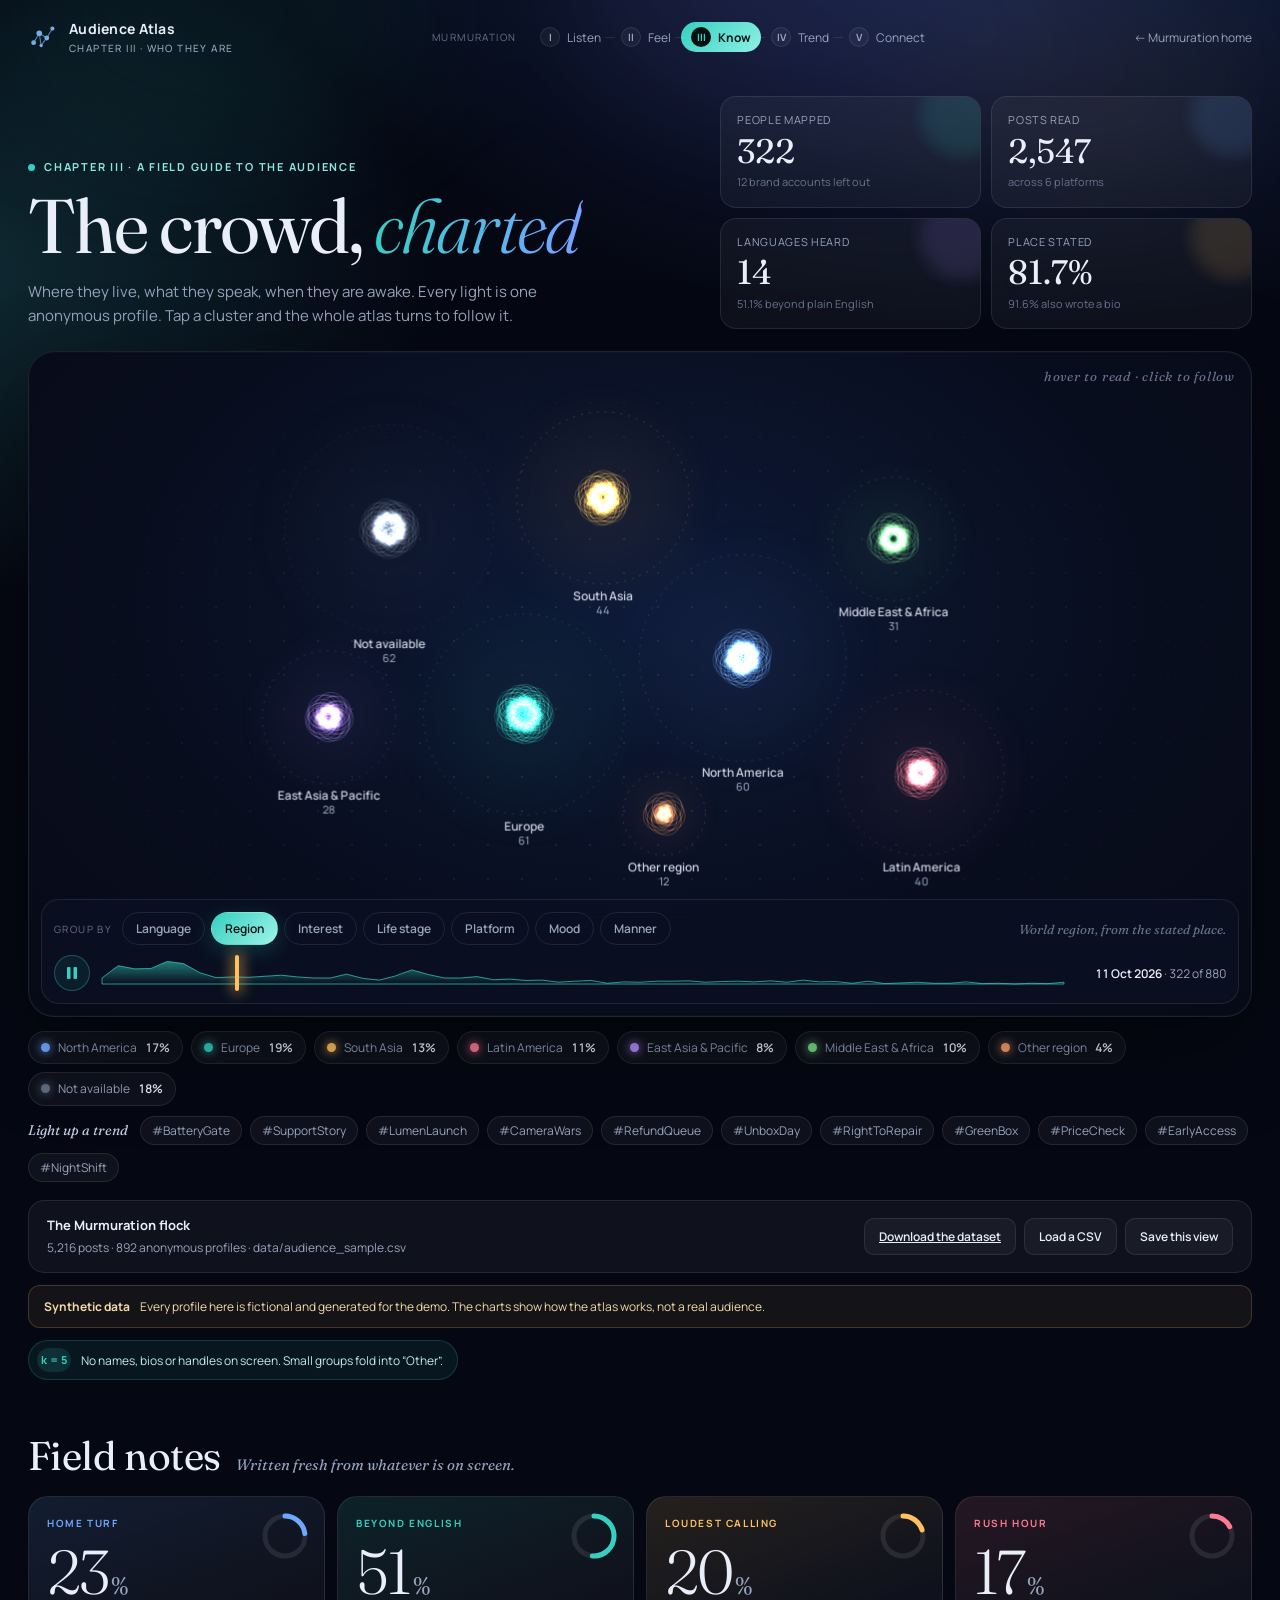
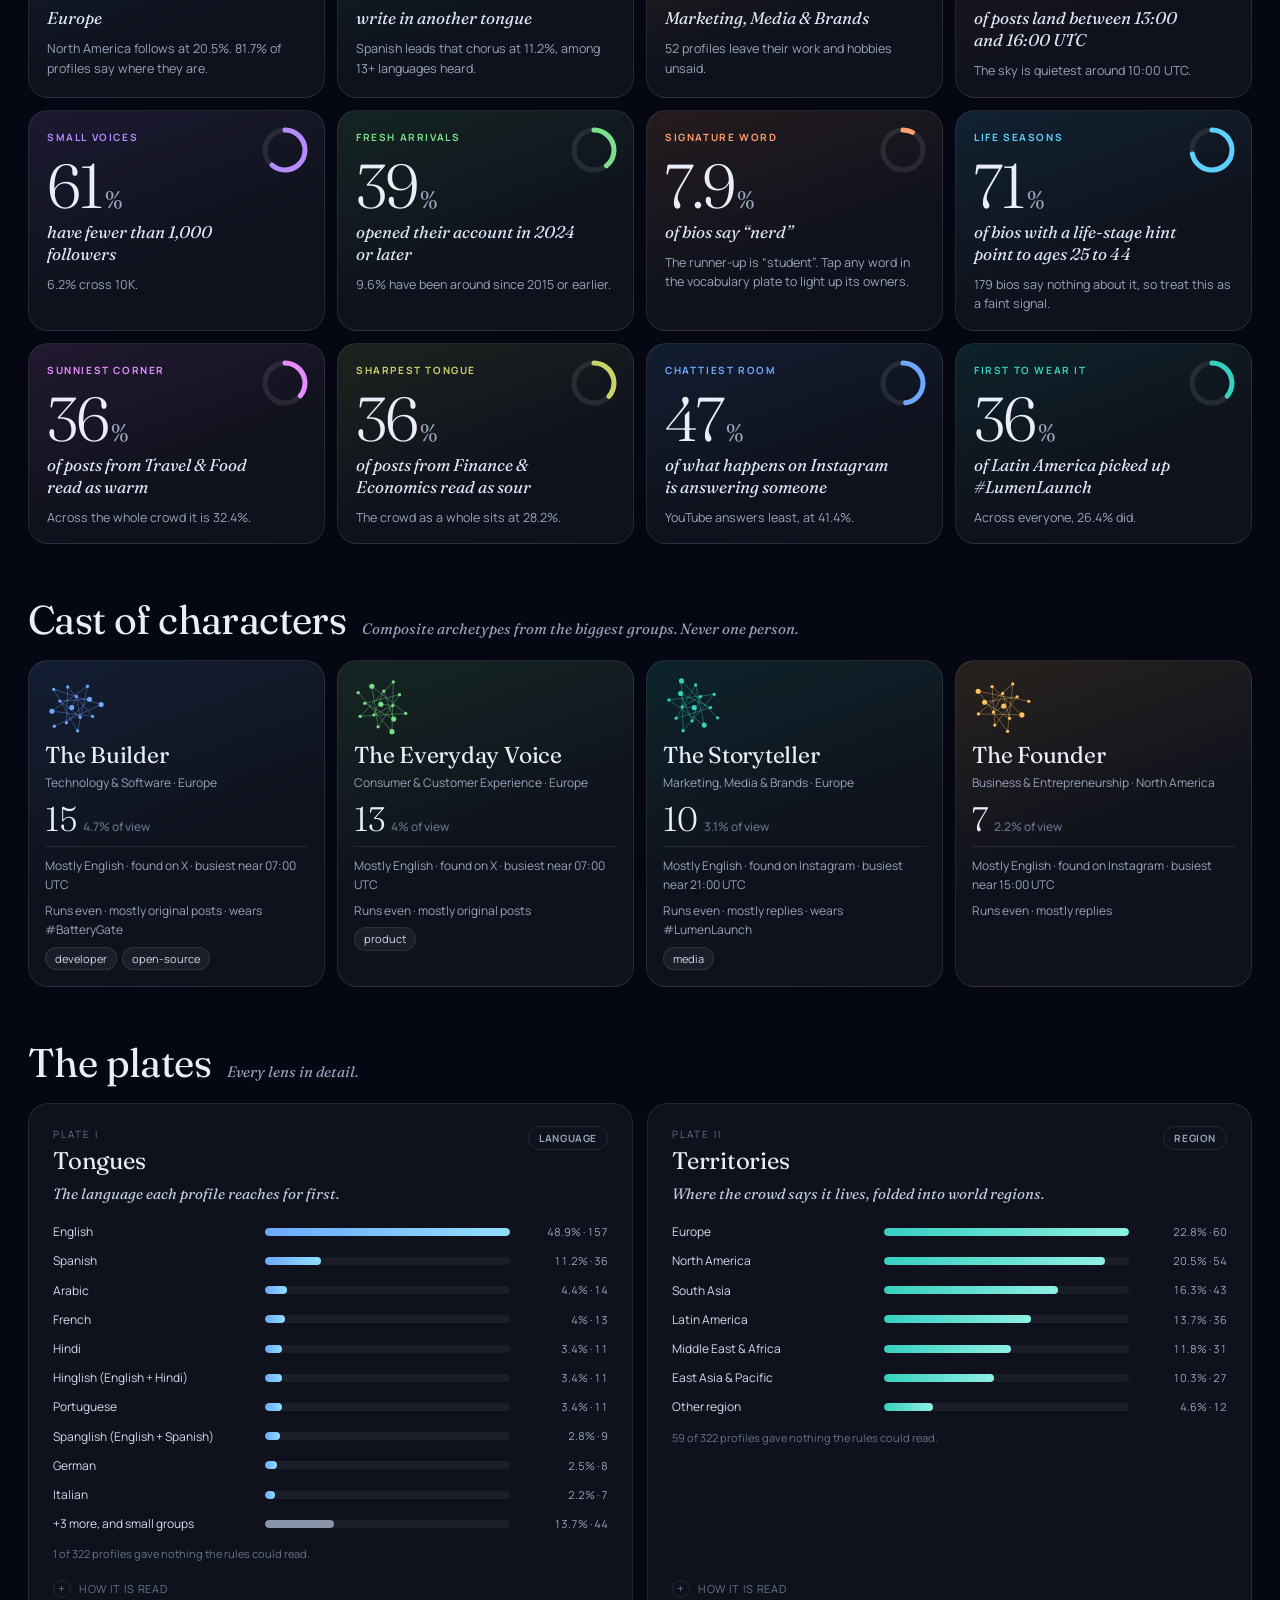
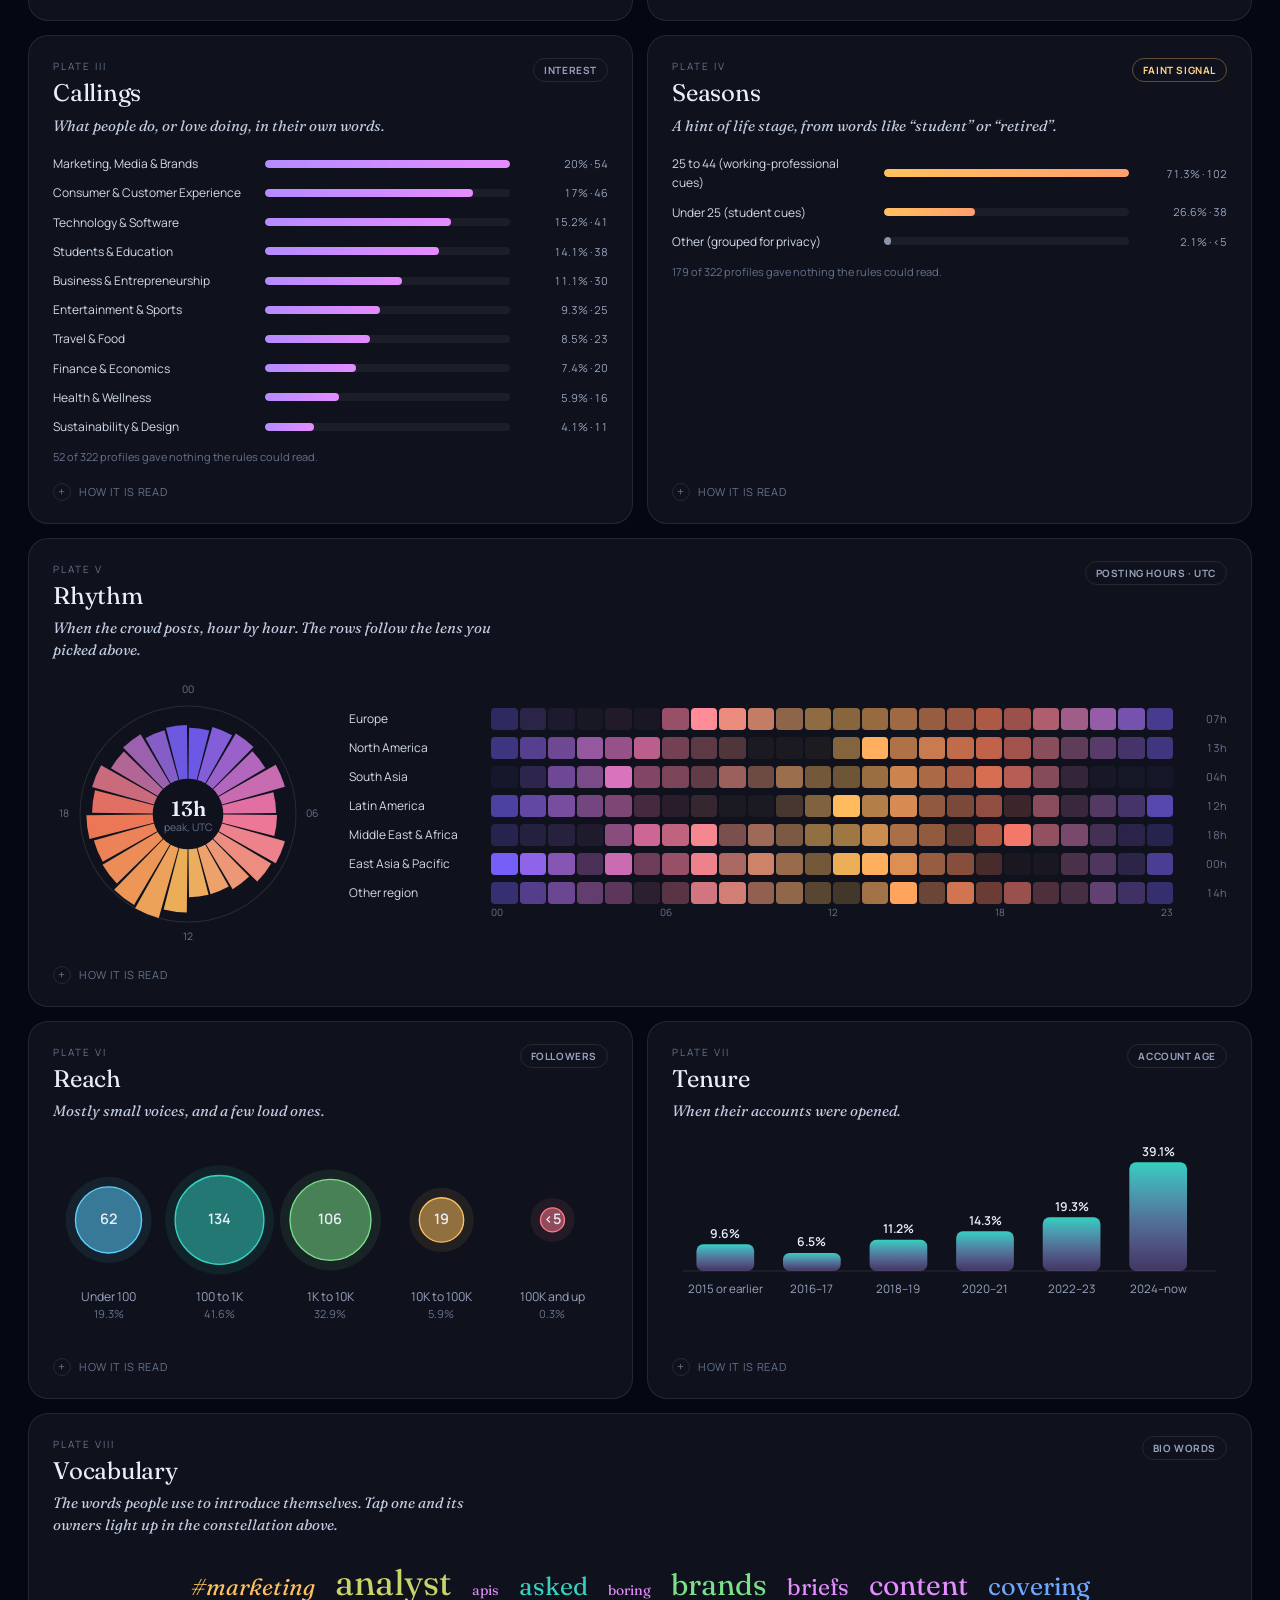
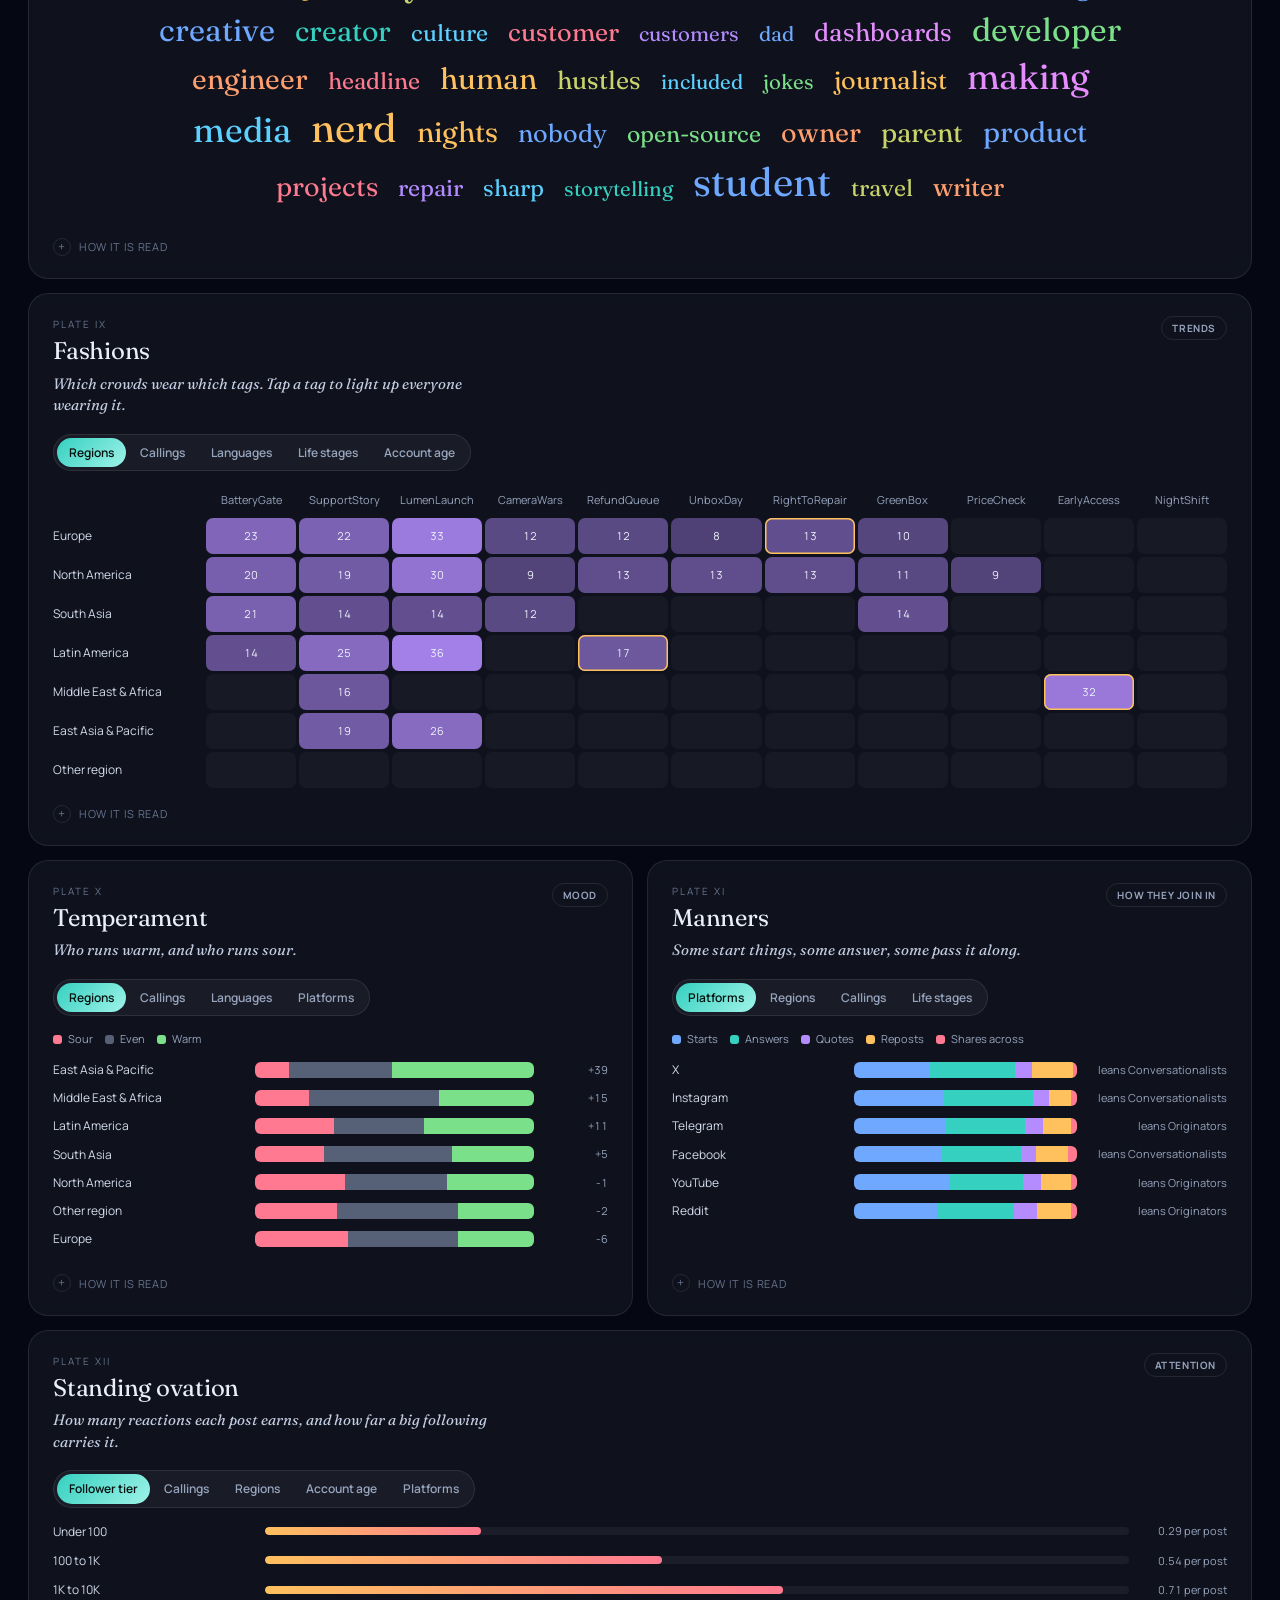
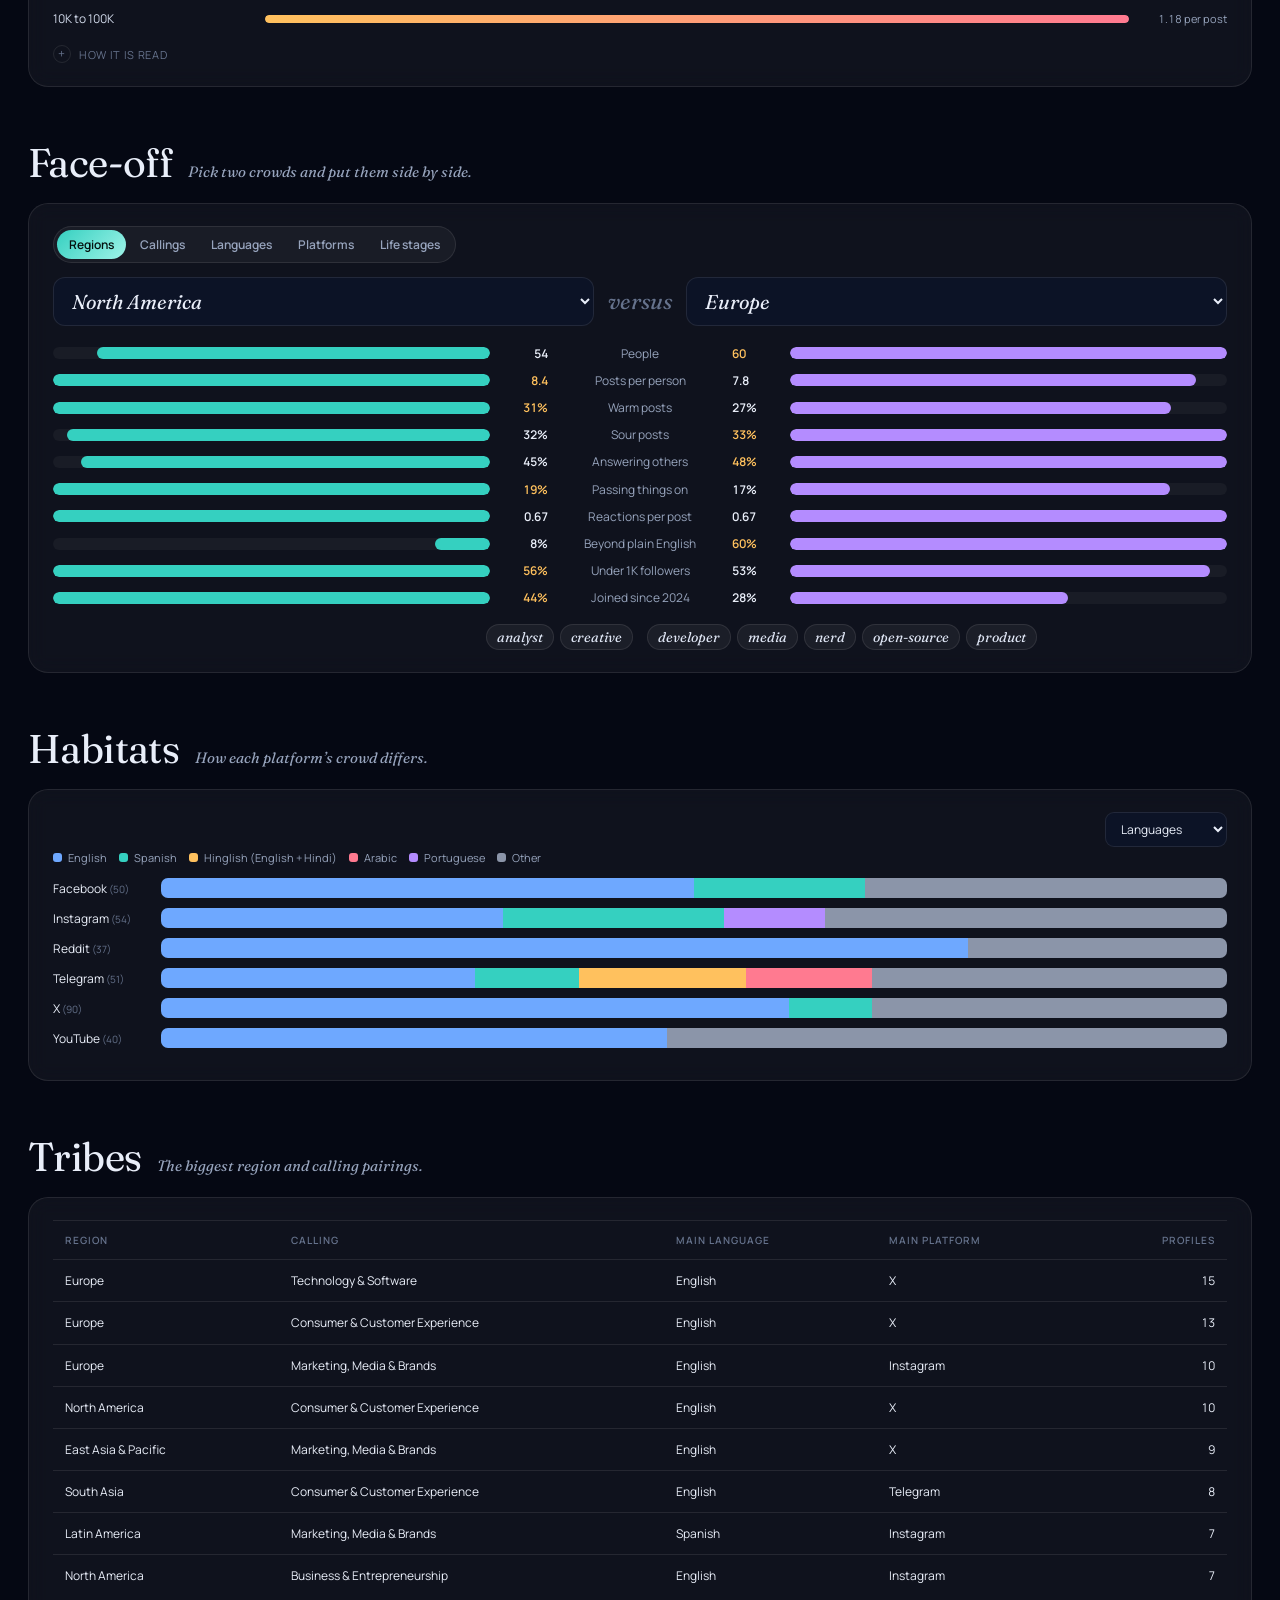
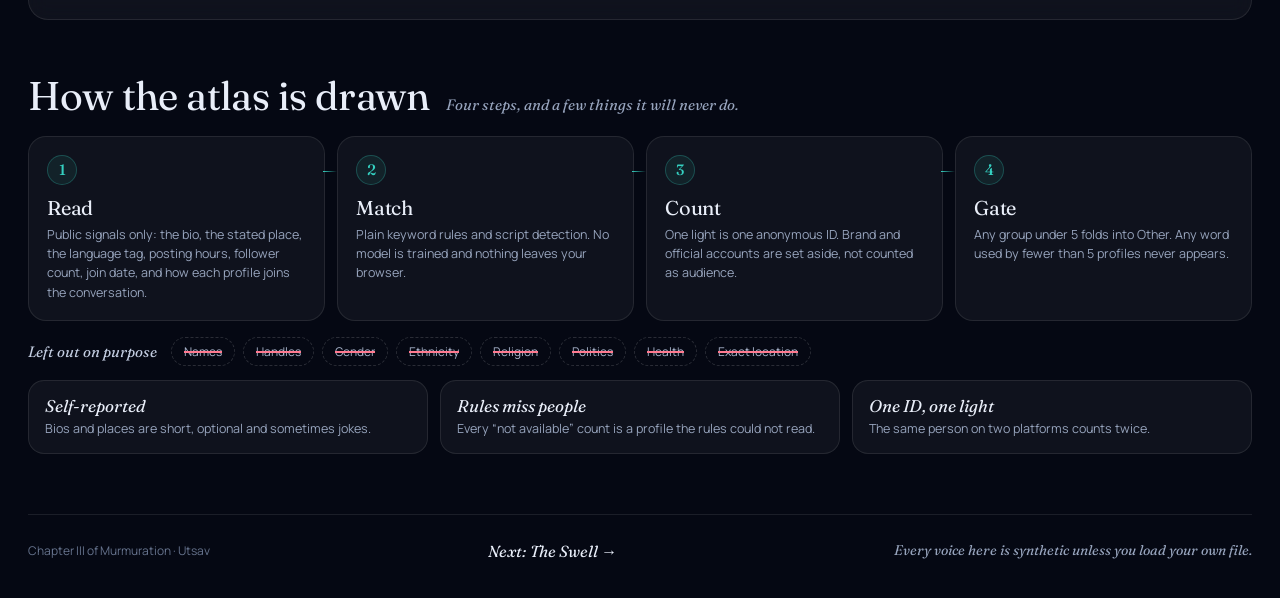
==== atlas/index.html @ 06d68813 "Murmuration: how a crowd makes up its mind Five interactive rooms on one synthetic dataset: The List" ====
<!doctype html>
<html lang="en">
<head>
  <meta charset="utf-8">
  <meta name="viewport" content="width=device-width, initial-scale=1">
  <meta name="description" content="Audience Atlas: a field guide to the people behind the posts. An interactive constellation of anonymous profiles, with language, region, calling, rhythm, reach and vocabulary plates.">
  <meta name="color-scheme" content="dark">
  <title>The Audience Atlas | Murmuration</title>
  <link rel="icon" href="../favicon.svg">
  <link rel="preconnect" href="https://fonts.googleapis.com">
  <link rel="preconnect" href="https://fonts.gstatic.com" crossorigin>
  <link href="https://fonts.googleapis.com/css2?family=Fraunces:ital,opsz,wght@0,9..144,300..700;1,9..144,300..700&family=Manrope:wght@400;500;600;700&display=swap" rel="stylesheet">
  <style>
    :root{color-scheme:dark;--bg:#050813;--ink:#e9eef9;--muted:#97a4bd;--faint:#66738d;--line:rgba(255,255,255,.09);--glass:rgba(255,255,255,.045);--glass2:rgba(255,255,255,.075);--teal:#35d0c0;--violet:#b48cff;--gold:#ffc15e;--rose:#ff7a90;--blue:#6ea8ff;--display:"Fraunces","Iowan Old Style","Palatino Linotype",Palatino,Georgia,serif;--sans:"Manrope",Inter,ui-sans-serif,system-ui,-apple-system,"Segoe UI",Roboto,sans-serif}
    *{box-sizing:border-box}[hidden]{display:none!important}
    html{scroll-behavior:smooth}
    body{margin:0;background:var(--bg);color:var(--ink);font:14px/1.6 var(--sans);-webkit-font-smoothing:antialiased;overflow-x:hidden}
    body:before{content:"";position:fixed;inset:0;z-index:-2;background:radial-gradient(1200px 700px at 78% -10%,#14234a 0,transparent 60%),radial-gradient(900px 600px at -5% 30%,#0f2b33 0,transparent 55%),radial-gradient(900px 700px at 50% 120%,#1d1540 0,transparent 60%),var(--bg)}
    .aurora{position:fixed;inset:-20% -10% auto -10%;height:70vh;z-index:-1;pointer-events:none;filter:blur(70px);opacity:.55}
    .aurora i{position:absolute;border-radius:50%;animation:drift 26s ease-in-out infinite alternate}
    .aurora i:nth-child(1){left:8%;top:10%;width:34vw;height:30vh;background:#35d0c022;animation-duration:30s}
    .aurora i:nth-child(2){left:45%;top:0;width:38vw;height:34vh;background:#b48cff22;animation-duration:24s;animation-delay:-8s}
    .aurora i:nth-child(3){left:68%;top:22%;width:28vw;height:26vh;background:#ffc15e18;animation-duration:34s;animation-delay:-14s}
    @keyframes drift{to{transform:translate3d(6vw,5vh,0) scale(1.15)}}
    a{color:inherit}
    .shell{max-width:1280px;margin:auto;padding:0 28px}
    button,select,input{font:inherit;color:inherit}button{cursor:pointer}
    :focus-visible{outline:2px solid var(--teal);outline-offset:2px;border-radius:8px}

    /* top bar + framework rail */
    .nav{display:flex;align-items:center;justify-content:space-between;gap:16px;padding:18px 0 6px;flex-wrap:wrap}
    .brand{display:flex;align-items:center;gap:11px;font-weight:700;letter-spacing:.02em}
    .brand svg{width:30px;height:30px}
    .brand small{display:block;font-weight:500;color:var(--muted);letter-spacing:.14em;font-size:10px;text-transform:uppercase}
    .rail{display:flex;align-items:center;gap:0;font-size:12px}
    .rail-label{color:var(--faint);letter-spacing:.14em;text-transform:uppercase;font-size:10px;margin-right:14px}
    .step{display:flex;align-items:center;gap:7px;color:var(--muted);text-decoration:none;padding:5px 10px;border-radius:99px;position:relative}
    .step b{display:grid;place-items:center;width:20px;height:20px;border-radius:50%;border:1px solid var(--line);font-size:10px;background:var(--glass)}
    .step+.step:before{content:"";position:absolute;left:-6px;top:50%;width:10px;height:1px;background:var(--line)}
    a.step:hover{color:var(--ink);background:var(--glass)}
    .step.on{color:#04110f;background:linear-gradient(135deg,var(--teal),#8ff0e4);font-weight:700}
    .step.on b{background:#04110f;color:var(--teal);border-color:transparent}
    .back{color:var(--muted);text-decoration:none;font-size:12px}.back:hover{color:var(--ink)}

    /* hero */
    .hero{display:grid;grid-template-columns:1.25fr 1fr;gap:28px;align-items:end;padding:34px 0 22px}
    .eyebrow{display:inline-flex;align-items:center;gap:9px;text-transform:uppercase;letter-spacing:.16em;font-size:11px;color:#8fe6dc;font-weight:700}
    .live{width:7px;height:7px;border-radius:50%;background:var(--teal);box-shadow:0 0 0 0 #35d0c077;animation:pulse 2.2s infinite}
    @keyframes pulse{70%{box-shadow:0 0 0 9px #35d0c000}100%{box-shadow:0 0 0 0 #35d0c000}}
    h1{font:400 clamp(40px,6vw,76px)/.98 var(--display);letter-spacing:-.025em;margin:12px 0 16px}
    h1 em{font-style:italic;font-weight:300;background:linear-gradient(100deg,var(--teal),var(--blue) 45%,var(--violet) 75%,var(--gold));-webkit-background-clip:text;background-clip:text;color:transparent;background-size:200% 100%;animation:shine 9s linear infinite;padding-right:.06em}
    @keyframes shine{to{background-position:-200% 0}}
    .lede{color:var(--muted);max-width:560px;margin:0;font-size:15px;line-height:1.65}
    .kpis{display:grid;grid-template-columns:repeat(2,1fr);gap:10px}
    .kpi{padding:14px 16px;border-radius:16px;background:var(--glass);border:1px solid var(--line);backdrop-filter:blur(10px);position:relative;overflow:hidden}
    .kpi:before{content:"";position:absolute;right:-24px;top:-24px;width:84px;height:84px;border-radius:50%;background:var(--c,#35d0c0);opacity:.13;filter:blur(8px)}
    .kpi span{display:block;color:var(--muted);font-size:11px;letter-spacing:.06em;text-transform:uppercase}
    .kpi strong{display:block;font:400 34px/1.1 var(--display);margin:4px 0 0;font-variant-numeric:tabular-nums}
    .kpi small{color:var(--faint);font-size:11px}

    /* stage */
    .stage{position:relative;height:clamp(500px,74vh,720px);border-radius:26px;border:1px solid var(--line);background:radial-gradient(ellipse at 50% 38%,#0e1a38 0,#080d1d 62%,#060a16 100%);box-shadow:0 30px 90px #00000066,inset 0 0 0 1px #ffffff05;overflow:hidden;touch-action:pan-y}
    .stage:before{content:"";position:absolute;inset:0;background-image:radial-gradient(#ffffff14 1px,transparent 1.2px);background-size:34px 34px;mask-image:radial-gradient(ellipse at center,#000 30%,transparent 78%);-webkit-mask-image:radial-gradient(ellipse at center,#000 30%,transparent 78%);pointer-events:none}
    #sky{position:absolute;inset:0;width:100%;height:100%;display:block}
    .tip{position:absolute;pointer-events:none;z-index:4;padding:10px 13px;border-radius:12px;background:#0b1226ee;border:1px solid var(--line);backdrop-filter:blur(10px);box-shadow:0 12px 34px #0008;font-size:12px;max-width:240px;transform:translate(-50%,-125%)}
    .tip b{display:block;font-size:13px}.tip span{color:var(--muted)}.tip i{display:block;color:var(--faint);font-style:normal;font-size:11px;margin-top:3px}
    .fchips{position:absolute;left:16px;top:14px;right:16px;z-index:5;display:flex;gap:8px;flex-wrap:wrap}
    .fchip{display:flex;align-items:center;gap:8px;padding:6px 7px 6px 13px;border-radius:99px;background:#0b1226dd;border:1px solid #35d0c066;font-size:12px;backdrop-filter:blur(8px)}
    .fchip.w{border-color:#ffc15e77}
    .fchip button{border:0;width:22px;height:22px;border-radius:50%;background:var(--glass2);line-height:1}
    .fchip button:hover{background:#ffffff26}
    .hint{position:absolute;right:16px;top:14px;z-index:3;color:var(--faint);font-size:11px;letter-spacing:.06em;pointer-events:none;font-family:var(--display);font-style:italic;font-size:13px}
    .controls{position:absolute;left:12px;right:12px;bottom:12px;z-index:5;display:grid;gap:10px;padding:12px;border-radius:18px;background:#0a1122cc;border:1px solid var(--line);backdrop-filter:blur(14px)}
    .lens{display:flex;gap:6px;flex-wrap:wrap;align-items:center}
    .lens-label{color:var(--faint);font-size:10px;letter-spacing:.14em;text-transform:uppercase;margin-right:4px}
    .lens button{border:1px solid var(--line);background:transparent;color:var(--muted);padding:6px 13px;border-radius:99px;font-size:12px;font-weight:600;transition:.18s}
    .lens button:hover{color:var(--ink);background:var(--glass)}
    .lens button[aria-pressed=true]{color:#05110f;background:linear-gradient(135deg,var(--teal),#9ff3e8);border-color:transparent;box-shadow:0 6px 20px #35d0c033}
    .lens-note{margin-left:auto;color:var(--faint);font:italic 13px var(--display)}
    .timebar{display:grid;grid-template-columns:auto 1fr auto;gap:12px;align-items:center}
    .play{width:36px;height:36px;border-radius:50%;border:1px solid #35d0c055;background:#35d0c014;display:grid;place-items:center;transition:.18s}
    .play:hover{background:#35d0c033}.play svg{width:14px;height:14px;fill:var(--teal)}
    .scrub{position:relative;height:36px}
    .scrub svg{position:absolute;inset:3px 0 7px;width:100%;height:calc(100% - 10px);overflow:visible}
    input[type=range]{-webkit-appearance:none;appearance:none;position:absolute;inset:0;width:100%;height:100%;margin:0;background:transparent}
    input[type=range]::-webkit-slider-runnable-track{height:36px;background:transparent}
    input[type=range]::-moz-range-track{height:36px;background:transparent}
    input[type=range]::-webkit-slider-thumb{-webkit-appearance:none;width:4px;height:36px;border-radius:2px;background:var(--gold);box-shadow:0 0 14px 3px #ffc15e88}
    input[type=range]::-moz-range-thumb{width:4px;height:36px;border:0;border-radius:2px;background:var(--gold);box-shadow:0 0 14px 3px #ffc15e88}
    .date{font-variant-numeric:tabular-nums;font-size:12px;color:var(--muted);text-align:right;min-width:150px}
    .date b{color:var(--ink);font-weight:600}
    .legend{display:flex;flex-wrap:wrap;gap:8px;margin:14px 0 4px}
    .chip{display:inline-flex;align-items:center;gap:8px;padding:6px 12px;border-radius:99px;border:1px solid var(--line);background:var(--glass);font-size:12px;color:var(--muted);transition:.18s}
    .chip:hover{color:var(--ink);background:var(--glass2)}
    .chip i{width:9px;height:9px;border-radius:50%;background:var(--c);box-shadow:0 0 10px var(--c)}
    .chip b{color:var(--ink);font-weight:600;font-variant-numeric:tabular-nums}
    .chip[aria-pressed=true]{border-color:var(--c);color:var(--ink);background:#ffffff10}

    /* content */
    main{padding:14px 0 60px}
    .strip{display:flex;align-items:center;justify-content:space-between;gap:14px;flex-wrap:wrap;margin:18px 0 12px;padding:14px 18px;border-radius:16px;background:var(--glass);border:1px solid var(--line)}
    .strip strong{display:block;font-size:13px}.strip small{color:var(--muted);font-size:12px}
    .actions{display:flex;gap:8px;flex-wrap:wrap}
    .btn{border:1px solid var(--line);background:var(--glass);color:var(--ink);border-radius:10px;padding:8px 14px;font-weight:600;font-size:12px;transition:.18s}
    .btn:hover{background:var(--glass2)}.btn:disabled{opacity:.4;cursor:not-allowed}
    .file-input{position:absolute;width:1px;height:1px;overflow:hidden;clip:rect(0,0,0,0)}
    .file-input:focus-visible+.btn{outline:2px solid var(--teal);outline-offset:2px}
    .banner{margin:10px 0;padding:11px 15px;border-radius:12px;font-size:12px;display:flex;gap:10px;align-items:flex-start;border:1px solid var(--line)}
    .banner b{white-space:nowrap}
    .banner.demo{background:#ffc15e10;border-color:#ffc15e33;color:#f3dba9}
    .banner.error{background:#ff7a9012;border-color:#ff7a9040;color:#ffc4cd}
    .gate{display:inline-flex;align-items:center;gap:10px;margin:2px 0 0;padding:7px 14px 7px 8px;border-radius:99px;background:#35d0c012;border:1px solid #35d0c033;color:#bfeee9;font-size:12px}
    .gate b{display:grid;place-items:center;min-width:34px;height:24px;border-radius:99px;background:#35d0c022;color:var(--teal);font-size:11px;letter-spacing:.04em}
    h2{font:400 clamp(28px,3.4vw,40px)/1.1 var(--display);margin:0;letter-spacing:-.015em}
    h2 em{font-weight:300}
    h3{font:400 24px/1.1 var(--display);margin:0;letter-spacing:-.01em}
    .section-head{margin:54px 0 18px;display:flex;align-items:baseline;gap:16px;flex-wrap:wrap}
    .section-head p{margin:0;color:var(--muted);font:italic 15px var(--display)}
    .glass{background:var(--glass);border:1px solid var(--line);border-radius:20px;backdrop-filter:blur(10px)}

    /* field notes */
    .notes{display:grid;grid-template-columns:repeat(auto-fit,minmax(255px,1fr));gap:12px}
    .note{position:relative;padding:18px 18px 16px;border-radius:20px;border:1px solid var(--line);background:linear-gradient(160deg,color-mix(in srgb,var(--c) 13%,transparent),var(--glass) 62%);overflow:hidden}
    .note svg.ring{position:absolute;right:14px;top:14px;width:50px;height:50px;transform:rotate(-90deg)}
    .note .kick{font-size:10px;letter-spacing:.16em;text-transform:uppercase;color:var(--c);font-weight:700}
    .note .fig{font:300 62px/1 var(--display);margin:10px 0 4px;letter-spacing:-.03em;font-variant-numeric:tabular-nums}
    .note .fig small{font:400 24px var(--display);color:var(--muted);margin-left:3px}
    .note .head{font:italic 400 17px/1.3 var(--display);color:#dfe6f5;max-width:21ch}
    .note p{margin:10px 0 0;color:var(--muted);font-size:12.5px;line-height:1.55}

    /* personas */
    .personas{display:grid;grid-template-columns:repeat(4,minmax(0,1fr));gap:12px}
    .persona{padding:16px;border-radius:20px;border:1px solid var(--line);background:linear-gradient(160deg,color-mix(in srgb,var(--c) 14%,transparent),var(--glass) 55%);position:relative;overflow:hidden;transition:transform .25s,border-color .25s}
    .persona:hover{transform:translateY(-4px);border-color:var(--c)}
    .persona svg.av{display:block;margin-bottom:8px;overflow:visible}
    .persona h3{font-size:23px}
    .persona .meta{color:var(--muted);font-size:12px;margin:4px 0 10px}
    .persona .big{font:300 34px/1 var(--display);font-variant-numeric:tabular-nums}
    .persona .big small{font:500 12px var(--sans);color:var(--faint);margin-left:6px}
    .persona .row2{margin-top:10px;color:var(--muted);font-size:12px;border-top:1px solid var(--line);padding-top:9px;display:grid;gap:7px}
    .sig{display:flex;flex-wrap:wrap;gap:5px}
    .sig span{padding:2px 9px;border-radius:99px;background:#ffffff0d;border:1px solid var(--line);font-size:11px;color:#cfd8ea}

    /* plates */
    .plates{display:grid;grid-template-columns:1fr 1fr;gap:14px}
    .plate{padding:22px 24px;min-width:0;display:flex;flex-direction:column}
    .plate.wide{grid-column:1/-1}
    .plate-head{display:flex;justify-content:space-between;align-items:flex-start;gap:10px}
    .plate-no{display:block;font-size:10px;letter-spacing:.2em;text-transform:uppercase;color:var(--faint);margin-bottom:6px}
    .tag{border:1px solid var(--line);color:var(--muted);padding:3px 10px;border-radius:99px;font-size:10px;font-weight:700;white-space:nowrap;letter-spacing:.06em;text-transform:uppercase}
    .tag.warn{border-color:#ffc15e55;color:#ffd488}
    .cap{font:italic 400 15px/1.45 var(--display);color:#c3cde1;margin:8px 0 18px;max-width:46ch}
    .how{margin-top:auto;padding-top:16px;font-size:12px;color:var(--muted)}
    .how summary{cursor:pointer;color:var(--faint);letter-spacing:.06em;font-size:11px;text-transform:uppercase;list-style:none;display:inline-flex;gap:8px;align-items:center}
    .how summary::-webkit-details-marker{display:none}
    .how summary:before{content:"+";display:grid;place-items:center;width:16px;height:16px;border-radius:50%;border:1px solid var(--line);font-size:12px;line-height:1}
    .how[open] summary:before{content:"\2212"}
    .how p{margin:8px 0 0;max-width:60ch}
    .bars{display:grid;gap:10px}
    .row{display:grid;grid-template-columns:minmax(110px,200px) 1fr 86px;align-items:center;gap:12px;font-size:12px}
    .row .name{color:#d3dbec}
    .track{height:8px;background:#ffffff0d;border-radius:99px;overflow:hidden}
    .fill{display:block;height:100%;border-radius:99px;width:0;transition:width .7s cubic-bezier(.2,.8,.2,1)}
    .val{text-align:right;color:var(--muted);font-variant-numeric:tabular-nums;font-size:11px}
    .na{margin-top:12px;font-size:11px;color:var(--faint)}
    .empty{padding:30px 8px;text-align:center;color:var(--faint);font-size:12px}
    svg text{font-family:var(--sans)}
    .svgt{fill:var(--muted);font-size:11px}.svgt.b{fill:var(--ink);font-weight:600}.svgt.f{fill:var(--faint);font-size:10px}

    /* rhythm */
    .rhythm{display:grid;grid-template-columns:270px 1fr;gap:26px;align-items:center}
    .clock{width:100%;max-width:270px;height:auto;display:block;margin:auto}
    .clock .wedge{transition:d .5s,fill .5s}
    .heat{display:grid;gap:7px;min-width:0}
    .hrow{display:grid;grid-template-columns:132px 1fr 44px;gap:10px;align-items:center;font-size:12px}
    .hl{color:#d3dbec;white-space:nowrap;overflow:hidden;text-overflow:ellipsis}
    .hcells{display:grid;grid-template-columns:repeat(24,1fr);gap:2px}
    .hcells i{display:block;height:22px;border-radius:4px;background:#ffffff08}
    .hp{color:var(--faint);font-size:11px;text-align:right;font-variant-numeric:tabular-nums}
    .haxis{display:grid;grid-template-columns:132px 1fr 44px;gap:10px;color:var(--faint);font-size:10px}
    .haxis div{display:flex;justify-content:space-between}

    /* reach + tenure */
    .viz{width:100%;height:auto;display:block;overflow:visible}

    /* vocabulary */
    .vocab{display:flex;flex-wrap:wrap;gap:4px 14px;align-items:baseline;justify-content:center;padding:6px 0 2px;max-width:1000px;margin:0 auto}
    .word{border:0;background:none;padding:2px 3px;color:var(--c);font-family:var(--display);line-height:1.15;border-radius:8px;transition:transform .2s,background .2s,text-shadow .2s;text-shadow:0 0 0 transparent}
    .word:hover{transform:translateY(-2px) scale(1.06);text-shadow:0 0 18px var(--c)}
    .word[aria-pressed=true]{background:#ffffff14;box-shadow:inset 0 -2px 0 var(--c);text-shadow:0 0 18px var(--c)}
    .word.tagw{font-style:italic}
    .word sup{font:500 9px var(--sans);color:var(--faint);margin-left:2px}

    /* compare + table */
    .legend2{display:flex;gap:12px;flex-wrap:wrap;font-size:11px;color:var(--muted);margin:2px 0 12px}
    .legend2 span{display:inline-flex;align-items:center;gap:6px}.key{height:9px;width:9px;border-radius:3px;display:inline-block}
    .stack-row{display:grid;grid-template-columns:96px 1fr;gap:12px;align-items:center;margin-bottom:10px;font-size:12px}
    .stack{display:flex;height:20px;border-radius:7px;overflow:hidden;background:#ffffff0d}.stack i{display:block;height:100%;transition:width .5s}
    select{border:1px solid var(--line);background:#0c1326;border-radius:9px;padding:7px 28px 7px 11px;font-size:12px}
    .table-scroll{overflow:auto}
    table{border-collapse:collapse;width:100%;font-size:12px;min-width:620px}
    th,td{padding:11px 12px;border-top:1px solid var(--line);text-align:left}
    th{font-size:10px;text-transform:uppercase;letter-spacing:.1em;color:var(--faint);font-weight:600}
    td.num,th.num{text-align:right;font-variant-numeric:tabular-nums}

    /* method */
    .pipeline{display:grid;grid-template-columns:repeat(4,minmax(0,1fr));gap:12px;counter-reset:s;position:relative}
    .stepc{padding:18px;border-radius:18px;border:1px solid var(--line);background:var(--glass);position:relative}
    .stepc:not(:last-child):after{content:"";position:absolute;top:34px;right:-13px;width:14px;height:1px;background:linear-gradient(90deg,var(--teal),transparent)}
    .stepc .n{display:grid;place-items:center;width:30px;height:30px;border-radius:50%;background:#35d0c014;border:1px solid #35d0c044;color:var(--teal);font:500 15px var(--display);margin-bottom:12px}
    .stepc h3{font-size:20px;margin-bottom:6px}
    .stepc p{margin:0;color:var(--muted);font-size:12.5px;line-height:1.55}
    .never{display:flex;flex-wrap:wrap;gap:8px;align-items:center;margin-top:16px;font-size:12px;color:var(--muted)}
    .never .lab{font:italic 15px var(--display);color:#c3cde1;margin-right:6px}
    .never span.x{padding:4px 12px;border-radius:99px;border:1px dashed #ffffff26;text-decoration:line-through;text-decoration-color:var(--rose);text-decoration-thickness:1.5px;color:#aab6cd}
    .caveats{display:grid;grid-template-columns:repeat(3,minmax(0,1fr));gap:12px;margin-top:14px}
    .caveat{padding:14px 16px;border-radius:16px;border:1px solid var(--line);background:var(--glass);font-size:12.5px;color:var(--muted)}
    .caveat b{display:block;font:italic 400 17px var(--display);color:var(--ink);margin-bottom:3px}
    footer{margin-top:60px;padding:26px 0 40px;color:var(--faint);font-size:12px;border-top:1px solid var(--line);display:flex;justify-content:space-between;gap:12px;flex-wrap:wrap}
    footer em{font:italic 14px var(--display);color:var(--muted)}
    .sr{position:absolute;width:1px;height:1px;overflow:hidden;clip:rect(0,0,0,0)}

    .tabs{display:inline-flex;gap:2px;padding:3px;border-radius:99px;background:var(--glass);border:1px solid var(--line);flex-wrap:wrap}
    .tabs button{border:0;background:transparent;color:var(--muted);padding:5px 12px;border-radius:99px;font-size:12px;font-weight:600}
    .tabs button:hover{color:var(--ink)}
    .tabs button[aria-pressed=true]{background:linear-gradient(135deg,var(--teal),#9ff3e8);color:#05110f}
    .opts{display:flex;gap:10px;flex-wrap:wrap;align-items:center;margin-bottom:14px}
    .trendbar{display:flex;gap:8px;flex-wrap:wrap;align-items:center;margin:10px 0 4px}
    .trendbar .lab{font:italic 14px var(--display);color:#c3cde1;margin-right:4px}
    .tagc{border:1px solid var(--line);background:var(--glass);border-radius:99px;padding:4px 11px;font-size:12px;color:var(--muted)}
    .tagc:hover{color:var(--ink);background:var(--glass2)}
    .tagc[aria-pressed=true]{color:#2a1d04;background:var(--gold);border-color:transparent;font-weight:700}
    .fchip.t{border-color:#ffc15e77}
    .trow{display:grid;grid-template-columns:minmax(110px,190px) 1fr 62px;gap:12px;align-items:center;font-size:12px;margin-bottom:9px}
    .trow .name{color:#d3dbec}.trow .v{text-align:right;color:var(--muted);font-variant-numeric:tabular-nums;font-size:11px}
    .trow.wv{grid-template-columns:minmax(110px,170px) 1fr 138px}
    .sbar{display:flex;height:16px;border-radius:6px;overflow:hidden;background:#ffffff0d}.sbar i{display:block;height:100%;transition:width .6s cubic-bezier(.2,.8,.2,1)}
    .lgd{display:flex;gap:12px;flex-wrap:wrap;font-size:11px;color:var(--muted);margin:0 0 12px}.lgd span{display:inline-flex;gap:6px;align-items:center}.lgd i{width:9px;height:9px;border-radius:3px;display:inline-block}
    .scrollx{overflow-x:auto}
    .fgrid{display:grid;gap:3px;min-width:760px;font-size:11px}
    .fgrid button.h{border:0;background:none;color:var(--muted);font-size:11px;padding:6px 1px;border-radius:7px;font-family:var(--sans)}
    .fgrid button.h:hover{color:var(--ink)}.fgrid button.h[aria-pressed=true]{background:var(--gold);color:#2a1d04;font-weight:700}
    .fgrid .l{color:#d3dbec;font-size:12px;align-self:center;padding-right:8px}
    .fgrid .c{height:36px;border-radius:7px;display:grid;place-items:center;color:#eef3fb;font-variant-numeric:tabular-nums;background:#ffffff08;position:relative}
    .fgrid .c.hot{box-shadow:inset 0 0 0 1.5px var(--gold)}
    .faceoff{padding:22px 24px}
    .fo-pick{display:grid;grid-template-columns:1fr auto 1fr;gap:14px;align-items:center;margin-bottom:18px}
    .fo-pick select{width:100%;font:italic 20px var(--display);padding:10px 34px 10px 14px;border-radius:12px}
    .fo-pick b{font:italic 400 22px var(--display);color:var(--faint)}
    .fo-row{display:grid;grid-template-columns:1fr 160px 1fr;gap:12px;align-items:center;font-size:12px;margin-bottom:8px}
    .fo-row .m{text-align:center;color:var(--muted)}
    .fo-s{display:flex;align-items:center;gap:8px}.fo-s.a{flex-direction:row-reverse}
    .fo-s .bar{flex:1;height:12px;background:#ffffff0a;border-radius:99px;overflow:hidden;display:flex}.fo-s.a .bar{justify-content:flex-end}
    .fo-s .bar i{display:block;height:100%;border-radius:99px;transition:width .6s cubic-bezier(.2,.8,.2,1)}
    .fo-s b{min-width:50px;font-weight:600;font-variant-numeric:tabular-nums}.fo-s.a b{text-align:right}
    .fo-s.lead b{color:var(--gold)}
    .fo-words{display:grid;grid-template-columns:1fr 1fr;gap:14px;margin-top:16px}
    .fo-words>div{display:flex;flex-wrap:wrap;gap:6px;align-items:center}.fo-words>div:first-child{justify-content:flex-end}
    .fo-words span{padding:3px 10px;border-radius:99px;background:#ffffff0d;border:1px solid var(--line);font:italic 14px var(--display);color:#dfe6f5}
    @media(max-width:560px){.fo-pick{grid-template-columns:1fr}.fo-pick b{text-align:center}.fo-row{grid-template-columns:1fr 92px 1fr;gap:6px;font-size:11px}.fo-s b{min-width:34px}.trow{grid-template-columns:1fr 54px}.trow .name{grid-column:1/-1}.trow.wv{grid-template-columns:1fr 124px}.faceoff{padding:18px 16px}}
    @media(max-width:1000px){.hero{grid-template-columns:1fr}.personas{grid-template-columns:repeat(2,minmax(0,1fr))}.rail-label{display:none}.rhythm{grid-template-columns:1fr}.pipeline{grid-template-columns:repeat(2,minmax(0,1fr))}.stepc:after{display:none}}
    @media(max-width:860px){.plates{grid-template-columns:1fr}.shell{padding:0 16px}.lens-note{display:none}.hint{display:none}.date{min-width:0}.caveats{grid-template-columns:1fr}}
    @media(max-width:560px){.personas{grid-template-columns:1fr}.row{grid-template-columns:1fr 78px;grid-template-areas:"n v" "t t"}.row .name{grid-area:n}.row .val{grid-area:v}.row .track{grid-area:t}.stack-row{grid-template-columns:1fr}.stage{height:680px}.step span{display:none}.timebar{grid-template-columns:auto 1fr}.date{grid-column:1/-1;text-align:left}.lens button{padding:6px 10px}.pipeline{grid-template-columns:1fr}.hrow,.haxis{grid-template-columns:84px 1fr 34px}.note .fig{font-size:54px}}
    @media(prefers-reduced-motion:reduce){*{animation:none!important;transition:none!important}}
  </style>
</head>
<body>
  <div class="aurora" aria-hidden="true"><i></i><i></i><i></i></div>

  <div class="shell">
    <header class="nav">
      <div class="brand">
        <svg viewBox="0 0 32 32" aria-hidden="true"><defs><linearGradient id="lg" x1="0" y1="0" x2="1" y2="1"><stop offset="0" stop-color="#35d0c0"/><stop offset="1" stop-color="#b48cff"/></linearGradient></defs><g stroke="url(#lg)" stroke-width="1.2" fill="none" opacity=".7"><path d="M6 22 12 12 20 17 26 7M12 12 14 25 20 17"/></g><g fill="url(#lg)"><circle cx="6" cy="22" r="2.6"/><circle cx="12" cy="12" r="3"/><circle cx="20" cy="17" r="2.6"/><circle cx="26" cy="7" r="2.2"/><circle cx="14" cy="25" r="1.8"/></g></svg>
        <div>Audience Atlas<small>Chapter III &middot; Who they are</small></div>
      </div>
      <nav class="rail" aria-label="Chapters"><a class="rail-label" href="../index.html" style="text-decoration:none">Murmuration</a><a class="step" href="../listen/index.html"><b>I</b><span>Listen</span></a><a class="step" href="../weather/index.html"><b>II</b><span>Feel</span></a><span class="step on" aria-current="page"><b>III</b><span>Know</span></span><a class="step" href="../swell/index.html"><b>IV</b><span>Trend</span></a><a class="step" href="../grapevine/index.html"><b>V</b><span>Connect</span></a></nav>
      <a class="back" href="../index.html">&larr; Murmuration home</a>
    </header>

    <section class="hero" aria-labelledby="title">
      <div>
        <div class="eyebrow"><i class="live"></i> Chapter III &middot; A field guide to the audience</div>
        <h1 id="title">The crowd, <em>charted</em></h1>
        <p class="lede">Where they live, what they speak, when they are awake. Every light is one anonymous profile. Tap a cluster and the whole atlas turns to follow it.</p>
      </div>
      <div class="kpis" aria-label="Summary">
        <div class="kpi" style="--c:#35d0c0"><span>People mapped</span><strong id="k-users">&ndash;</strong><small id="k-users-sub">anonymous IDs</small></div>
        <div class="kpi" style="--c:#6ea8ff"><span>Posts read</span><strong id="k-posts">&ndash;</strong><small id="k-posts-sub">in view</small></div>
        <div class="kpi" style="--c:#b48cff"><span>Languages heard</span><strong id="k-langs">&ndash;</strong><small id="k-multi">&nbsp;</small></div>
        <div class="kpi" style="--c:#ffc15e"><span>Place stated</span><strong id="k-cov">&ndash;</strong><small id="k-cov-sub">&nbsp;</small></div>
      </div>
    </section>

    <section class="stage" id="stage" aria-label="Audience constellation">
      <canvas id="sky" role="img" aria-label="Constellation of anonymous audience profiles grouped by the selected lens. Group totals are listed below the chart."></canvas>
      <div class="fchips" id="fchips" hidden></div>
      <div class="hint" id="hint">hover to read &middot; click to follow</div>
      <div class="tip" id="tip" hidden></div>
      <div class="controls" id="controls">
        <div class="lens" role="group" aria-label="Group dots by">
          <span class="lens-label">Group by</span>
          <button type="button" data-lens="language" aria-pressed="false">Language</button>
          <button type="button" data-lens="region" aria-pressed="true">Region</button>
          <button type="button" data-lens="interest" aria-pressed="false">Interest</button>
          <button type="button" data-lens="age" aria-pressed="false">Life stage</button>
          <button type="button" data-lens="platform" aria-pressed="false">Platform</button>
          <button type="button" data-lens="mood" aria-pressed="false" data-net>Mood</button>
          <button type="button" data-lens="manner" aria-pressed="false" data-net>Manner</button>
          <span class="lens-note" id="lens-note"></span>
        </div>
        <div class="timebar">
          <button type="button" class="play" id="play" aria-label="Play timeline"></button>
          <div class="scrub">
            <svg id="spark" viewBox="0 0 100 30" preserveAspectRatio="none" aria-hidden="true"></svg>
            <input type="range" id="time" min="0" max="1000" value="1000" aria-label="Timeline: when profiles first appeared">
          </div>
          <div class="date" id="date" aria-live="off"></div>
        </div>
      </div>
    </section>
    <div class="legend" id="legend" role="group" aria-label="Groups in the constellation"></div>
    <div class="trendbar" id="trendbar" role="group" aria-label="Light up by trend" hidden><span class="lab">Light up a trend</span><span id="trendchips" style="display:contents"></span></div>
  </div>

  <main class="shell">
    <section class="strip" aria-label="Dataset">
      <div><strong id="dataset-title">Loading dataset&hellip;</strong><small id="dataset-meta">Looking for data</small></div>
      <div class="actions">
        <a class="btn" href="../data/audience_sample.csv" download="audience_sample.csv">Download the dataset</a>
        <input class="file-input" id="csv-file" type="file" accept=".csv,text/csv">
        <label class="btn" for="csv-file" role="button">Load a CSV</label>
        <button class="btn" id="download" type="button" disabled>Save this view</button>
      </div>
    </section>
    <div id="notice" role="status"></div>
    <div class="gate" title="Groups under 5 profiles fold into Other. Words used by under 5 profiles never appear."><b>k = 5</b><span>No names, bios or handles on screen. Small groups fold into &ldquo;Other&rdquo;.</span></div>

    <div class="section-head"><h2>Field notes</h2><p>Written fresh from whatever is on screen.</p></div>
    <section class="notes" id="notes" aria-label="Field notes"></section>

    <div class="section-head"><h2>Cast of characters</h2><p>Composite archetypes from the biggest groups. Never one person.</p></div>
    <section class="personas" id="personas" aria-label="Audience personas"></section>

    <div class="section-head"><h2>The plates</h2><p>Every lens in detail.</p></div>
    <div class="plates">
      <section class="glass plate" aria-labelledby="h-lang">
        <div class="plate-head"><div><span class="plate-no">Plate I</span><h3 id="h-lang">Tongues</h3></div><span class="tag">Language</span></div>
        <p class="cap">The language each profile reaches for first.</p>
        <div class="bars" id="bars-language"></div><div class="na" id="na-language"></div>
        <details class="how"><summary>How it is read</summary><p>The language tag on each post decides it. When a post has no tag, the writing script (Devanagari, Arabic, Cyrillic and so on) gives it away. Mixed speech such as Hinglish keeps its own line.</p></details>
      </section>
      <section class="glass plate" aria-labelledby="h-reg">
        <div class="plate-head"><div><span class="plate-no">Plate II</span><h3 id="h-reg">Territories</h3></div><span class="tag">Region</span></div>
        <p class="cap">Where the crowd says it lives, folded into world regions.</p>
        <div class="bars" id="bars-region"></div><div class="na" id="na-region"></div>
        <details class="how"><summary>How it is read</summary><p>City and country names in the location field are matched to a world region. Exact places are never shown, and a blank or joke location counts as not stated.</p></details>
      </section>
      <section class="glass plate" aria-labelledby="h-int">
        <div class="plate-head"><div><span class="plate-no">Plate III</span><h3 id="h-int">Callings</h3></div><span class="tag">Interest</span></div>
        <p class="cap">What people do, or love doing, in their own words.</p>
        <div class="bars" id="bars-interest"></div><div class="na" id="na-interest"></div>
        <details class="how"><summary>How it is read</summary><p>Keyword rules read each bio for work and hobby themes. A bio can carry several, so these shares add up past 100%. In the constellation each dot sits in its first match.</p></details>
      </section>
      <section class="glass plate" aria-labelledby="h-age">
        <div class="plate-head"><div><span class="plate-no">Plate IV</span><h3 id="h-age">Seasons</h3></div><span class="tag warn">Faint signal</span></div>
        <p class="cap">A hint of life stage, from words like &ldquo;student&rdquo; or &ldquo;retired&rdquo;.</p>
        <div class="bars" id="bars-age"></div><div class="na" id="na-age"></div>
        <details class="how"><summary>How it is read</summary><p>Most bios give no hint at all. This is a group-level estimate from self-described words and says nothing about any one person.</p></details>
      </section>

      <section class="glass plate wide" aria-labelledby="h-rh">
        <div class="plate-head"><div><span class="plate-no">Plate V</span><h3 id="h-rh">Rhythm</h3></div><span class="tag">Posting hours &middot; UTC</span></div>
        <p class="cap">When the crowd posts, hour by hour. The rows follow the lens you picked above.</p>
        <div class="rhythm">
          <div><svg class="clock" id="clock" viewBox="-130 -130 260 260" role="img" aria-label="24-hour clock of posting activity in UTC"></svg></div>
          <div><div class="heat" id="heat"></div><div class="haxis" id="haxis" hidden><span></span><div><span>00</span><span>06</span><span>12</span><span>18</span><span>23</span></div><span></span></div></div>
        </div>
        <details class="how"><summary>How it is read</summary><p>Each wedge adds up posts in that UTC hour; longer means busier. A region that posts late at night in UTC is usually awake in the evening where it lives. Hours are counted for every post by the profiles in view.</p></details>
      </section>

      <section class="glass plate" aria-labelledby="h-rc">
        <div class="plate-head"><div><span class="plate-no">Plate VI</span><h3 id="h-rc">Reach</h3></div><span class="tag">Followers</span></div>
        <p class="cap">Mostly small voices, and a few loud ones.</p>
        <svg class="viz" id="reach" viewBox="0 0 500 170" role="img" aria-label="Follower tiers as bubbles"></svg><div class="na" id="na-reach"></div>
        <details class="how"><summary>How it is read</summary><p>Public follower counts, grouped into five tiers. Bubble area follows the number of profiles in each tier.</p></details>
      </section>
      <section class="glass plate" aria-labelledby="h-tn">
        <div class="plate-head"><div><span class="plate-no">Plate VII</span><h3 id="h-tn">Tenure</h3></div><span class="tag">Account age</span></div>
        <p class="cap">When their accounts were opened.</p>
        <svg class="viz" id="tenure" viewBox="0 0 500 170" role="img" aria-label="Account age cohorts as columns"></svg><div class="na" id="na-tenure"></div>
        <details class="how"><summary>How it is read</summary><p>Public join dates, grouped into two-year cohorts. A tall right-hand column means a young audience on that platform.</p></details>
      </section>

      <section class="glass plate wide" aria-labelledby="h-vo">
        <div class="plate-head"><div><span class="plate-no">Plate VIII</span><h3 id="h-vo">Vocabulary</h3></div><span class="tag">Bio words</span></div>
        <p class="cap">The words people use to introduce themselves. Tap one and its owners light up in the constellation above.</p>
        <div class="vocab" id="vocab"></div><div class="na" id="na-vocab" style="text-align:center"></div>
        <details class="how"><summary>How it is read</summary><p>Only words used by at least 5 profiles appear, and common filler words are dropped. Larger means more profiles. Italic words are hashtags. The bios themselves are never shown.</p></details>
      </section>

      <section class="glass plate wide" data-net aria-labelledby="h-fa">
        <div class="plate-head"><div><span class="plate-no">Plate IX</span><h3 id="h-fa">Fashions</h3></div><span class="tag">Trends</span></div>
        <p class="cap">Which crowds wear which tags. Tap a tag to light up everyone wearing it.</p>
        <div class="opts"><div class="tabs" id="fash-dim"><button type="button" data-d="region" aria-pressed="true">Regions</button><button type="button" data-d="interest" aria-pressed="false">Callings</button><button type="button" data-d="language" aria-pressed="false">Languages</button><button type="button" data-d="age" aria-pressed="false">Life stages</button><button type="button" data-d="cohort" aria-pressed="false">Account age</button></div></div>
        <div class="scrollx"><div class="fgrid" id="fgrid"></div></div>
        <details class="how"><summary>How it is read</summary><p>Each number is the share of a group who used that hashtag. A gold outline means the group took it up at least one and a half times as often as everyone else. Cells with fewer than 5 people stay blank.</p></details>
      </section>

      <section class="glass plate" data-net aria-labelledby="h-te">
        <div class="plate-head"><div><span class="plate-no">Plate X</span><h3 id="h-te">Temperament</h3></div><span class="tag">Mood</span></div>
        <p class="cap">Who runs warm, and who runs sour.</p>
        <div class="opts"><div class="tabs" id="temp-dim"><button type="button" data-d="region" aria-pressed="true">Regions</button><button type="button" data-d="interest" aria-pressed="false">Callings</button><button type="button" data-d="language" aria-pressed="false">Languages</button><button type="button" data-d="platform" aria-pressed="false">Platforms</button></div></div>
        <div class="lgd"><span><i style="background:#ff7a90"></i>Sour</span><span><i style="background:#566178"></i>Even</span><span><i style="background:#7be08a"></i>Warm</span></div>
        <div id="temper"></div>
        <details class="how"><summary>How it is read</summary><p>Groups are sorted from warmest to sourest by the share of positive minus negative posts. The number on the right is that balance, from &minus;100 to +100.</p></details>
      </section>

      <section class="glass plate" data-net aria-labelledby="h-ma">
        <div class="plate-head"><div><span class="plate-no">Plate XI</span><h3 id="h-ma">Manners</h3></div><span class="tag">How they join in</span></div>
        <p class="cap">Some start things, some answer, some pass it along.</p>
        <div class="opts"><div class="tabs" id="man-dim"><button type="button" data-d="platform" aria-pressed="true">Platforms</button><button type="button" data-d="region" aria-pressed="false">Regions</button><button type="button" data-d="interest" aria-pressed="false">Callings</button><button type="button" data-d="age" aria-pressed="false">Life stages</button></div></div>
        <div class="lgd" id="man-lgd"></div>
        <div id="manners"></div>
        <details class="how"><summary>How it is read</summary><p>Every post, reply, quote, repost and share by the group, as shares of what it does. The label on the right is the style this group has more of than the other groups do.</p></details>
      </section>

      <section class="glass plate wide" data-net aria-labelledby="h-ov">
        <div class="plate-head"><div><span class="plate-no">Plate XII</span><h3 id="h-ov">Standing ovation</h3></div><span class="tag">Attention</span></div>
        <p class="cap">How many reactions each post earns, and how far a big following carries it.</p>
        <div class="opts"><div class="tabs" id="att-dim"><button type="button" data-d="reach" aria-pressed="true">Follower tier</button><button type="button" data-d="interest" aria-pressed="false">Callings</button><button type="button" data-d="region" aria-pressed="false">Regions</button><button type="button" data-d="cohort" aria-pressed="false">Account age</button><button type="button" data-d="platform" aria-pressed="false">Platforms</button></div></div>
        <div id="ovation"></div>
        <details class="how"><summary>How it is read</summary><p>Replies, quotes, reposts and shares received from other people, divided by the group&rsquo;s own original posts. Reposts by the group itself are left out.</p></details>
      </section>
    </div>

    <div data-net>
      <div class="section-head"><h2>Face-off</h2><p>Pick two crowds and put them side by side.</p></div>
      <section class="glass faceoff" aria-label="Compare two groups">
        <div class="opts"><div class="tabs" id="fo-dim"><button type="button" data-d="region" aria-pressed="true">Regions</button><button type="button" data-d="interest" aria-pressed="false">Callings</button><button type="button" data-d="language" aria-pressed="false">Languages</button><button type="button" data-d="platform" aria-pressed="false">Platforms</button><button type="button" data-d="age" aria-pressed="false">Life stages</button></div></div>
        <div class="fo-pick"><label class="sr" for="fo-a">First crowd</label><select id="fo-a"></select><b>versus</b><label class="sr" for="fo-b">Second crowd</label><select id="fo-b"></select></div>
        <div id="fo-rows"></div>
        <div class="fo-words" id="fo-words"></div>
      </section>
    </div>

    <div class="section-head"><h2>Habitats</h2><p>How each platform&rsquo;s crowd differs.</p></div>
    <section class="glass plate" aria-labelledby="h-plat">
      <div class="plate-head"><h3 id="h-plat" class="sr">Compare platforms</h3>
        <div style="margin-left:auto"><label for="dim" class="sr">Dimension</label><select id="dim" aria-label="Choose what to compare"><option value="language">Languages</option><option value="region">Regions</option><option value="interest">Callings</option></select></div></div>
      <div class="legend2" id="stack-legend"></div><div id="stack"></div>
    </section>

    <div class="section-head"><h2>Tribes</h2><p>The biggest region and calling pairings.</p></div>
    <section class="glass plate" aria-labelledby="h-seg">
      <h3 id="h-seg" class="sr">Largest audience segments</h3>
      <div class="table-scroll"><table><thead><tr><th>Region</th><th>Calling</th><th>Main language</th><th>Main platform</th><th class="num">Profiles</th></tr></thead><tbody id="seg-body"></tbody></table></div>
    </section>

    <div class="section-head"><h2>How the atlas is drawn</h2><p>Four steps, and a few things it will never do.</p></div>
    <section class="pipeline" aria-label="How the atlas is drawn">
      <div class="stepc"><div class="n">1</div><h3>Read</h3><p>Public signals only: the bio, the stated place, the language tag, posting hours, follower count, join date, and how each profile joins the conversation.</p></div>
      <div class="stepc"><div class="n">2</div><h3>Match</h3><p>Plain keyword rules and script detection. No model is trained and nothing leaves your browser.</p></div>
      <div class="stepc"><div class="n">3</div><h3>Count</h3><p>One light is one anonymous ID. Brand and official accounts are set aside, not counted as audience.</p></div>
      <div class="stepc"><div class="n">4</div><h3>Gate</h3><p>Any group under 5 folds into Other. Any word used by fewer than 5 profiles never appears.</p></div>
    </section>
    <div class="never"><span class="lab">Left out on purpose</span><span class="x">Names</span><span class="x">Handles</span><span class="x">Gender</span><span class="x">Ethnicity</span><span class="x">Religion</span><span class="x">Politics</span><span class="x">Health</span><span class="x">Exact location</span></div>
    <div class="caveats">
      <div class="caveat"><b>Self-reported</b>Bios and places are short, optional and sometimes jokes.</div>
      <div class="caveat"><b>Rules miss people</b>Every &ldquo;not available&rdquo; count is a profile the rules could not read.</div>
      <div class="caveat"><b>One ID, one light</b>The same person on two platforms counts twice.</div>
    </div>

    <footer><span>Chapter III of Murmuration &middot; Utsav</span><a href="../swell/index.html" style="font:italic 16px var(--display);color:var(--ink);text-decoration:none">Next: The Swell &rarr;</a><em>Every voice here is synthetic unless you load your own file.</em></footer>
  </main>

  <script src="../core/profiler.js"></script>
  <script>
  (function () {
    'use strict';
    var P = window.Profiler, K = P.K_MIN;
    var $ = function (id) { return document.getElementById(id); };
    var reduce = !!(window.matchMedia && window.matchMedia('(prefers-reduced-motion: reduce)').matches);

    var SHARED = '../../data/posts.csv';
    var SAMPLE_CSV = '../data/audience_sample.csv';
    var SAMPLE_JS = '../data/audience_sample.js';
    var A = '../a-data-collection/output/';
    var SIDECARS = [A + 'live_post_metadata.csv', A + 'demo_post_metadata.csv'];

    var PALETTE = ['#6ea8ff', '#35d0c0', '#ffc15e', '#ff7a90', '#b48cff', '#7be08a', '#ff9f6e', '#5cd1ff', '#e58cff', '#c8d46a'];
    var C_OTHER = '#8b95a9', C_NA = '#5f6b82';
    var LENS_NAMES = { language: 'Language', region: 'Region', interest: 'Interest', age: 'Life stage', platform: 'Platform', mood: 'Mood', manner: 'Manner' };
    var LENS_NOTES = {
      language: 'The tongue each profile uses most.',
      region: 'World region, from the stated place.',
      interest: 'Each profile’s first calling.',
      age: 'Life-stage words in the bio. A faint signal.',
      platform: 'Where each profile posts.',
      mood: 'How each profile usually sounds.',
      manner: 'Starts things, answers, or passes it on.'
    };
    var ARCH = {
      'Technology & Software': 'The Builder', 'Marketing, Media & Brands': 'The Storyteller',
      'Business & Entrepreneurship': 'The Founder', 'Students & Education': 'The Learner',
      'Sustainability & Design': 'The Steward', 'Consumer & Customer Experience': 'The Everyday Voice',
      'Finance & Economics': 'The Analyst', 'Health & Wellness': 'The Caretaker',
      'Entertainment & Sports': 'The Fan', 'Travel & Food': 'The Explorer'
    };
    var INTEREST_ORDER = Object.keys(ARCH);
    var PLAY_MS = 14000;
    var FONT = getComputedStyle(document.body).fontFamily;

    var S = {
      aud: [], orgCount: 0, lens: 'region', selIdx: -1, word: null, tag: null, hasNet: false, t: 1, tMin: 0, tMax: 1, playing: false,
      grouping: null, colors: {}, parts: [], layout: null, hover: -1, mouse: null,
      W: 0, H: 0, dpr: 1, ctx: null, onscreen: true, vc: [], agg: null, manual: false, last: 0, rq: 0, gi: [], platCount: 0
    };

    function esc(s) { return String(s).replace(/[&<>"']/g, function (c) { return { '&': '&amp;', '<': '&lt;', '>': '&gt;', '"': '&quot;', "'": '&#39;' }[c]; }); }
    function fmt(n) { return Number(n).toLocaleString('en-US'); }
    function nText(it) { return it.hidden ? '<' + K : fmt(it.n); }
    function pad2(n) { return (n < 10 ? '0' : '') + n; }
    function notice(kind, html) { $('notice').innerHTML = html ? '<div class="banner ' + kind + '">' + html + '</div>' : ''; }
    function hexA(hex, a) { var n = parseInt(hex.slice(1), 16); return 'rgba(' + (n >> 16) + ',' + ((n >> 8) & 255) + ',' + (n & 255) + ',' + a + ')'; }
    function hash(s) { var h = 2166136261; for (var i = 0; i < s.length; i++) { h ^= s.charCodeAt(i); h = Math.imul(h, 16777619); } return h >>> 0; }
    function easeOutBack(x) { var c1 = 1.70158, c3 = c1 + 1; return 1 + c3 * Math.pow(x - 1, 3) + c1 * Math.pow(x - 1, 2); }

    // night violet -> dawn rose -> noon gold -> dusk coral -> night violet
    var HOUR_KEYS = [[0, [106, 92, 255]], [6, [255, 122, 168]], [12, [255, 193, 94]], [18, [255, 122, 92]], [24, [106, 92, 255]]];
    function hourRGB(h) {
      for (var i = 0; i < HOUR_KEYS.length - 1; i++) {
        var a = HOUR_KEYS[i], b = HOUR_KEYS[i + 1];
        if (h >= a[0] && h <= b[0]) { var t = (h - a[0]) / (b[0] - a[0]); return [0, 1, 2].map(function (c) { return Math.round(a[1][c] + (b[1][c] - a[1][c]) * t); }); }
      }
      return HOUR_KEYS[0][1];
    }
    function hourColor(h, alpha) { var c = hourRGB(h + 0.5); return 'rgba(' + c[0] + ',' + c[1] + ',' + c[2] + ',' + alpha + ')'; }

    /* ============================== data loading ============================== */
    function fetchText(url) {
      return fetch(url, { cache: 'no-store' }).then(function (r) {
        if (!r.ok) throw new Error(url + ' returned ' + r.status);
        return r.text();
      });
    }
    function tryText(url) { return fetchText(url).catch(function () { return null; }); }

    function loadSampleText() {
      if (window.SAMPLE_AUDIENCE_CSV) return Promise.resolve(window.SAMPLE_AUDIENCE_CSV);
      return fetchText(SAMPLE_CSV).catch(function () {
        // Opened straight from disk (file://), where fetch is blocked: load the same data as a script.
        return new Promise(function (resolve, reject) {
          var s = document.createElement('script');
          s.src = SAMPLE_JS;
          s.onload = function () { window.SAMPLE_AUDIENCE_CSV ? resolve(window.SAMPLE_AUDIENCE_CSV) : reject(new Error('empty')); };
          s.onerror = function () { reject(new Error('sample missing')); };
          document.head.appendChild(s);
        });
      });
    }

    function enrich(posts) {
      return Promise.all(SIDECARS.map(tryText)).then(function (texts) {
        var total = 0;
        texts.forEach(function (t) { if (t) total += P.mergeProfileFields(posts, P.parseCSV(t)); });
        return total;
      });
    }

    function loadDefault() {
      return Promise.resolve(null).then(function (shared) {
        var parsed = shared ? P.parseCSV(shared) : [];
        if (!parsed.length) return null;
        if (P.hasProfileColumns(parsed)) return { rows: parsed, title: 'Shared project dataset', meta: 'data/posts.csv', demo: false };
        return enrich(parsed).then(function (n) {
          return n ? { rows: parsed, title: 'Shared project dataset', meta: 'data/posts.csv &middot; profile fields joined from metadata files', demo: false } : null;
        });
      }).then(function (found) {
        if (found) return found;
        return loadSampleText().then(function (t) {
          return { rows: P.parseCSV(t), title: 'The Murmuration flock', meta: 'data/audience_sample.csv', demo: true };
        });
      }).then(function (d) {
        if (S.manual) return;
        setData(d.rows, d.title, d.meta, d.demo);
      }).catch(function () {
        if (S.manual) return;
        $('dataset-title').textContent = 'No dataset found';
        $('dataset-meta').textContent = 'Use Load a CSV to open a file with user_id and the optional language, user_bio, user_location, followers and joined columns.';
        notice('error', '<b>No data</b><span>The Murmuration flock could not be loaded. Load a CSV to begin.</span>');
      });
    }

    function setData(rows, title, meta, demo) {
      var profiles = P.buildProfiles(rows);
      S.aud = profiles.filter(function (p) { return !p.org; });
      S.orgCount = profiles.length - S.aud.length;
      var plats = {}; S.aud.forEach(function (p) { plats[p.platform] = 1; }); S.platCount = Object.keys(plats).length;
      var ts = S.aud.map(function (p) { return p.first; }).filter(isFinite);
      S.tMin = ts.length ? Math.min.apply(null, ts) : 0;
      S.tMax = ts.length ? Math.max.apply(null, ts) : 1;
      if (S.tMax <= S.tMin) S.tMax = S.tMin + 1;
      S.aud.forEach(function (p) { if (!isFinite(p.first)) p.first = S.tMin; });
      var intro = !reduce && S.aud.length && !/[?&]intro=0/.test(location.search);   // ?intro=0 skips the arrival replay
      S.parts = []; S.selIdx = -1; S.word = null; S.tag = null; S.t = intro ? 0 : 1; S.playing = false;
      S.hasNet = rows.some(function (r) { return r.interaction || r.sentiment; });
      Array.prototype.forEach.call(document.querySelectorAll('[data-net]'), function (el) { el.hidden = !S.hasNet; });
      if (!S.hasNet && (S.lens === 'mood' || S.lens === 'manner')) S.lens = 'region';
      X.foA = X.foB = '';
      renderTrendbar();
      $('time').value = intro ? 0 : 1000;
      $('dataset-title').textContent = title;
      $('dataset-meta').innerHTML = fmt(rows.length) + ' posts &middot; ' + fmt(profiles.length) + ' anonymous profiles &middot; ' + meta;
      notice(demo ? 'demo' : '', demo ? '<b>Synthetic data</b><span>Every profile here is fictional and generated for the demo. The charts show how the atlas works, not a real audience.</span>' : '');
      drawSpark();
      regroup();
      var hm = /tag=([^&]+)/.exec(location.hash);          // arriving from another chapter with a trend in hand
      if (hm && S.tagList && S.tagList.indexOf(decodeURIComponent(hm[1])) >= 0) { S.tag = decodeURIComponent(hm[1]); updateChips(); }
      refresh();
      if (intro) setTimeout(play, 500);   // intro: replay the audience arriving
    }

    /* ============================== grouping + layout ============================== */
    function groupColor(label, idx) {
      if (label === 'Warm') return '#7be08a'; if (label === 'Even') return '#ffc15e'; if (label === 'Sour') return '#ff7a90';
      if (label === P.OTHER_LABEL) return C_OTHER;
      if (label === P.NA_LABEL) return C_NA;
      return PALETTE[idx % PALETTE.length];
    }

    function regroup() {
      S.grouping = P.mapGroups(S.aud, S.lens, K);
      S.colors = {};
      var ci = 0;
      S.grouping.groups.forEach(function (g) {
        S.colors[g.label] = groupColor(g.label, ci);
        if (g.label !== P.OTHER_LABEL && g.label !== P.NA_LABEL) ci++;
      });
      var index = {};
      S.grouping.groups.forEach(function (g, i) { index[g.label] = i; });
      S.gi = S.aud.map(function (p, i) { return index[S.grouping.labels[i]]; });
      if (S.selIdx >= S.grouping.groups.length) S.selIdx = -1;
      if (!S.parts.length || S.parts.length !== S.aud.length) {
        S.parts = S.aud.map(function () { return { x: S.W / 2 + (Math.random() - .5) * 60, y: S.H / 2 + (Math.random() - .5) * 60, tx: 0, ty: 0, ph: Math.random() * 6.28, vis: false, born: 0 }; });
      }
      layout();
      $('lens-note').textContent = LENS_NOTES[S.lens];
      var btns = document.querySelectorAll('.lens button');
      for (var i = 0; i < btns.length; i++) btns[i].setAttribute('aria-pressed', btns[i].getAttribute('data-lens') === S.lens ? 'true' : 'false');
    }

    function layout() {
      var W = S.W, H = S.H, groups = S.grouping && S.grouping.groups;
      if (!W || !groups || !groups.length) { S.layout = null; return; }
      var ctrlH = $('controls').offsetHeight || 110;
      var rect = { x0: W * 0.04, x1: W * 0.96, y0: H * 0.09 + ($('fchips').hidden ? 0 : 26), y1: H - ctrlH - 22 };
      var rw = rect.x1 - rect.x0, rh = rect.y1 - rect.y0, total = 0;
      groups.forEach(function (g) { total += g.n; });
      var kk = Math.sqrt(rw * rh * 0.27 / (Math.PI * Math.max(1, total)));
      var cx = (rect.x0 + rect.x1) / 2, cy = (rect.y0 + rect.y1) / 2;
      var nodes = groups.map(function (g, i) {
        var a = i * 2.4, f = Math.sqrt((i + 0.5) / groups.length);
        return { x: cx + Math.cos(a) * rw * 0.34 * f, y: cy + Math.sin(a) * rh * 0.34 * f, r: Math.max(15, kk * Math.sqrt(g.n)) };
      });
      var pad = 30, it, i, j;
      for (it = 0; it < 220; it++) {
        for (i = 0; i < nodes.length; i++) {
          for (j = i + 1; j < nodes.length; j++) {
            var dx = nodes[j].x - nodes[i].x, dy = nodes[j].y - nodes[i].y, d = Math.sqrt(dx * dx + dy * dy) || 0.01;
            var min = nodes[i].r + nodes[j].r + pad + 14;      // +14: room for the label under each cluster
            if (d < min) { var push = (min - d) / 2 * 0.9, ux = dx / d, uy = dy / d; nodes[i].x -= ux * push; nodes[i].y -= uy * push; nodes[j].x += ux * push; nodes[j].y += uy * push; }
          }
        }
        for (i = 0; i < nodes.length; i++) {
          var n = nodes[i];
          n.x += (cx - n.x) * 0.004; n.y += (cy - n.y) * 0.004;
          n.x = Math.max(rect.x0 + n.r, Math.min(rect.x1 - n.r, n.x));
          n.y = Math.max(rect.y0 + n.r * 1.1, Math.min(rect.y1 - n.r * 1.1 - 34, n.y));   // leave room for the label under each cluster
        }
      }
      var members = groups.map(function () { return []; });
      S.gi.forEach(function (gi, pi) { members[gi].push(pi); });
      members.forEach(function (list, gi) {
        var nd = nodes[gi], n = list.length, c = nd.r * 0.94 / Math.sqrt(Math.max(1, n - 0.5));
        list.forEach(function (pi, j) {
          var ang = j * 2.39996323, rad = c * Math.sqrt(j + 0.5), p = S.parts[pi];
          p.tx = nd.x + Math.cos(ang) * rad; p.ty = nd.y + Math.sin(ang) * rad;
        });
      });
      S.layout = { nodes: nodes, members: members };
    }

    /* ============================== canvas ============================== */
    var SPRITES = {};
    function sprite(color) {
      if (SPRITES[color]) return SPRITES[color];
      var c = document.createElement('canvas'); c.width = c.height = 48;
      var g = c.getContext('2d'), gr = g.createRadialGradient(24, 24, 0, 24, 24, 24);
      gr.addColorStop(0, 'rgba(255,255,255,.95)'); gr.addColorStop(0.13, color); gr.addColorStop(0.38, hexA(color, 0.3)); gr.addColorStop(1, hexA(color, 0));
      g.fillStyle = gr; g.fillRect(0, 0, 48, 48);
      return (SPRITES[color] = c);
    }

    function resize() {
      var st = $('stage'), cv = $('sky'), r = st.getBoundingClientRect();
      S.dpr = Math.min(2, window.devicePixelRatio || 1);
      S.W = Math.round(r.width); S.H = Math.round(r.height);
      cv.width = Math.round(S.W * S.dpr); cv.height = Math.round(S.H * S.dpr);
      S.ctx = cv.getContext ? cv.getContext('2d') : null;
      if (S.ctx) S.ctx.setTransform(S.dpr, 0, 0, S.dpr, 0, 0);
      if (S.grouping) layout();
    }

    function cutTime() { return S.tMin + (S.tMax - S.tMin) * S.t; }

    function step(now) {
      var dt = Math.min(64, now - (S.last || now)); S.last = now;
      if (S.playing) {
        S.t = Math.min(1, S.t + dt / PLAY_MS);
        $('time').value = Math.round(S.t * 1000);
        if (S.t >= 1) { S.playing = false; setPlayUI(); }
        queueRefresh();
      }
      if (S.layout && S.onscreen) {
        var cut = cutTime(), i, p, ease = reduce ? 1 : 0.085, vc = S.vc;
        for (i = 0; i < S.layout.nodes.length; i++) vc[i] = 0;
        var mx = S.mouse ? S.mouse.x : -1e4, my = S.mouse ? S.mouse.y : -1e4;
        for (i = 0; i < S.parts.length; i++) {
          p = S.parts[i];
          var seen = S.aud[i].first <= cut + 0.5;
          if (seen && !p.vis) {
            p.vis = true; p.born = now;
            var nd = S.layout.nodes[S.gi[i]]; if (!reduce) { p.x = nd.x; p.y = nd.y; } else { p.x = p.tx; p.y = p.ty; }
          } else if (!seen && p.vis) { p.vis = false; }
          if (p.vis && textHit(S.aud[i])) vc[S.gi[i]]++;
          var wx = reduce ? 0 : Math.sin(now * 0.0007 + p.ph) * 1.6, wy = reduce ? 0 : Math.cos(now * 0.0006 + p.ph * 1.3) * 1.6;
          var tx = p.tx + wx, ty = p.ty + wy;
          if (!reduce) { var dx = p.x - mx, dy = p.y - my, d2 = dx * dx + dy * dy; if (d2 < 5600 && d2 > 0.01) { var d = Math.sqrt(d2), f = (75 - d) / 75 * 16; tx += dx / d * f; ty += dy / d * f; } }
          p.x += (tx - p.x) * ease; p.y += (ty - p.y) * ease;
        }
        draw(now);
      }
      requestAnimationFrame(step);
    }

    function draw(now) {
      var ctx = S.ctx; if (!ctx) return;
      var L = S.layout, groups = S.grouping.groups, sel = S.selIdx, hov = S.hover, word = S.word, i, j, p;
      ctx.clearRect(0, 0, S.W, S.H);
      // soft cluster halos and rings
      L.nodes.forEach(function (nd, gi) {
        var col = S.colors[groups[gi].label], dim = sel >= 0 && sel !== gi, hot = hov === gi || sel === gi;
        var g = ctx.createRadialGradient(nd.x, nd.y, nd.r * 0.2, nd.x, nd.y, nd.r * 1.5);
        g.addColorStop(0, hexA(col, dim ? 0.015 : hot ? 0.13 : 0.06)); g.addColorStop(1, hexA(col, 0));
        ctx.fillStyle = g; ctx.beginPath(); ctx.arc(nd.x, nd.y, nd.r * 1.5, 0, 6.2832); ctx.fill();
        ctx.beginPath(); ctx.arc(nd.x, nd.y, nd.r * 1.1, 0, 6.2832);
        ctx.setLineDash(hot ? [] : [2, 6]); ctx.lineWidth = hot ? 1.4 : 1;
        ctx.strokeStyle = hexA(col, hot ? 0.6 : dim ? 0.05 : 0.2); ctx.stroke(); ctx.setLineDash([]);
      });
      // constellation lines (a web inside each cluster)
      ctx.lineWidth = 1;
      L.members.forEach(function (list, gi) {
        var dim = (sel >= 0 && sel !== gi) || !!(word || S.tag);
        ctx.strokeStyle = hexA(S.colors[groups[gi].label], dim ? 0.02 : 0.1);
        ctx.beginPath();
        for (j = 1; j < list.length; j++) {
          var a = S.parts[list[j]];
          if (!a.vis) continue;
          var b = S.parts[list[j - 1]], c = j >= 5 ? S.parts[list[j - 5]] : null;
          if (b.vis) { ctx.moveTo(a.x, a.y); ctx.lineTo(b.x, b.y); }
          if (c && c.vis) { ctx.moveTo(a.x, a.y); ctx.lineTo(c.x, c.y); }
        }
        ctx.stroke();
      });
      // glowing dots + birth ripples
      ctx.globalCompositeOperation = 'lighter';
      for (i = 0; i < S.parts.length; i++) {
        p = S.parts[i]; if (!p.vis) continue;
        var gi = S.gi[i], col = S.colors[groups[gi].label];
        var filt = word || S.tag, hit = filt && textHit(S.aud[i]);
        var dim = (sel >= 0 && sel !== gi) || (filt && !hit);
        var age = reduce ? 1 : (now - p.born) / 700, sc = age >= 1 ? 1 : easeOutBack(Math.max(0, age));
        var s = (hit ? 22 : 15) * sc;
        ctx.globalAlpha = dim ? 0.14 : 0.9;
        ctx.drawImage(sprite(col), p.x - s / 2, p.y - s / 2, s, s);
        if (age < 1 && !dim) {
          ctx.globalAlpha = (1 - age) * 0.55; ctx.strokeStyle = col; ctx.lineWidth = 1;
          ctx.beginPath(); ctx.arc(p.x, p.y, 3 + age * 22, 0, 6.2832); ctx.stroke();
        }
      }
      ctx.globalCompositeOperation = 'source-over'; ctx.globalAlpha = 1;
      // labels
      ctx.textAlign = 'center';
      L.nodes.forEach(function (nd, gi) {
        var g = groups[gi], dim = sel >= 0 && sel !== gi, hot = hov === gi || sel === gi;
        var maxW = Math.max(120, nd.r * 2.6), label = g.label;
        ctx.font = '600 12px ' + FONT;
        while (ctx.measureText(label).width > maxW && label.length > 6) label = label.slice(0, -2);
        if (label !== g.label) label += '…';
        var y = nd.y + nd.r * 1.1 + 16, lw = ctx.measureText(label).width;
        var lx = Math.max(lw / 2 + 8, Math.min(S.W - lw / 2 - 8, nd.x));     // keep the label inside the canvas
        ctx.fillStyle = dim ? 'rgba(233,238,249,.22)' : hot ? '#ffffff' : 'rgba(233,238,249,.86)';
        ctx.fillText(label, lx, y);
        var v = S.vc[gi] || 0;
        ctx.font = '500 11px ' + FONT;
        ctx.fillStyle = dim ? 'rgba(151,164,189,.2)' : 'rgba(151,164,189,.95)';
        ctx.fillText(v === 0 ? '0' : (v < K ? '<' + K : fmt(v)), lx, y + 14);
      });
    }

    function hitTest(x, y) {
      if (!S.layout) return -1;
      var best = -1, bd = 1e9;
      S.layout.nodes.forEach(function (nd, gi) {
        var d = Math.sqrt((nd.x - x) * (nd.x - x) + (nd.y - y) * (nd.y - y));
        if (d < nd.r * 1.2 + 6 && d < bd) { bd = d; best = gi; }
      });
      return best;
    }
    function localXY(e) { var r = $('stage').getBoundingClientRect(); return { x: e.clientX - r.left, y: e.clientY - r.top }; }

    function showTip(gi, pos) {
      var tip = $('tip');
      if (gi < 0) { tip.hidden = true; return; }
      var g = S.grouping.groups[gi], v = S.vc[gi] || 0, tot = S.vc.reduce(function (a, b) { return a + (b || 0); }, 0);
      tip.innerHTML = '<b>' + esc(g.label) + '</b><span>' + (v < K && v > 0 ? '<' + K : fmt(v)) + ' profiles' + (v >= K && tot ? ' &middot; ' + (Math.round(1000 * v / tot) / 10) + '%' : '') + '</span><i>' + (S.selIdx === gi ? 'Click to let go' : 'Click to follow this group') + '</i>';
      tip.hidden = false;
      var w = S.W; tip.style.left = Math.max(110, Math.min(w - 110, pos.x)) + 'px'; tip.style.top = Math.max(60, pos.y) + 'px';
    }

    /* ============================== selection + refresh ============================== */
    function select(gi) { S.selIdx = (gi === S.selIdx) ? -1 : gi; updateChips(); queueRefresh(true); }
    function pickWord(w) { S.word = (S.word === w) ? null : w; updateChips(); queueRefresh(true); }

    function updateChips() {
      var box = $('fchips'), h = '';
      if (S.selIdx >= 0) { var g = S.grouping.groups[S.selIdx]; h += '<span class="fchip">Following <b>' + esc(LENS_NAMES[S.lens]) + ': ' + esc(g.label) + '</b><button type="button" data-clear="sel" aria-label="Stop following this group">&times;</button></span>'; }
      if (S.word) h += '<span class="fchip w">Bios saying <b>&ldquo;' + esc(S.word) + '&rdquo;</b><button type="button" data-clear="word" aria-label="Clear word filter">&times;</button></span>';
      if (S.tag) h += '<span class="fchip t">Wearing <b>' + esc(S.tag) + '</b><button type="button" data-clear="tag" aria-label="Clear trend filter">&times;</button></span>';
      var was = box.hidden;
      box.innerHTML = h; box.hidden = !h; $('hint').hidden = !!h;
      if (was !== box.hidden) layout();
    }

    function queueRefresh(now) {
      if (now) { clearTimeout(S.rq); S.rq = 0; refresh(); return; }
      if (S.rq) return;
      S.rq = setTimeout(function () { S.rq = 0; refresh(); }, S.playing ? 160 : 30);
    }

    function textHit(p) { return (!S.word || p.words.has(S.word)) && (!S.tag || p.tags.has(S.tag)); }
    function inView(p, i, cut) { return p.first <= cut && (S.selIdx < 0 || S.gi[i] === S.selIdx) && textHit(p); }
    function visible() { var cut = cutTime() + 0.5; return S.aud.filter(function (p, i) { return inView(p, i, cut); }); }

    function countVisible() {
      var cut = cutTime() + 0.5, vc = S.vc, n = S.grouping ? S.grouping.groups.length : 0, i;
      vc.length = n;       // a lens with fewer groups must not keep the old counts
      for (i = 0; i < n; i++) vc[i] = 0;
      for (i = 0; i < S.aud.length; i++) if (S.aud[i].first <= cut && textHit(S.aud[i])) vc[S.gi[i]]++;
    }

    function refresh() {
      if (!S.grouping) return;
      countVisible();
      var vis = visible(), agg = P.aggregate(vis, K);
      S.agg = agg;
      var seen = S.aud.filter(function (p) { return p.first <= cutTime() + 0.5; }).length;
      $('k-users').textContent = fmt(agg.audience);
      $('k-users-sub').textContent = S.orgCount ? fmt(S.orgCount) + ' brand accounts left out' : 'anonymous IDs';
      $('k-posts').textContent = fmt(agg.posts);
      $('k-posts-sub').textContent = S.platCount ? 'across ' + S.platCount + ' platform' + (S.platCount === 1 ? '' : 's') : 'in view';
      var nl = agg.language.items.filter(function (i) { return !i.grouped; }).length + (agg.language.items.some(function (i) { return i.grouped; }) ? 1 : 0);
      $('k-langs').textContent = agg.language.known ? fmt(nl) : '–';
      $('k-multi').textContent = agg.language.known ? agg.nonEnglishShare + '% beyond plain English' : ' ';
      $('k-cov').textContent = agg.audience ? agg.coverage.location + '%' : '–';
      $('k-cov-sub').textContent = agg.audience ? agg.coverage.bio + '% also wrote a bio' : ' ';
      $('download').disabled = !agg.audience;
      $('date').innerHTML = '<b>' + new Date(cutTime()).toUTCString().slice(5, 16) + '</b> &middot; ' + fmt(seen) + ' of ' + fmt(S.aud.length);
      setPlayUI();

      notes(agg);
      personas(agg);
      bars('bars-language', trimDist(agg.language, 10), 'linear-gradient(90deg,#6ea8ff,#8fe0ff)', 'language');
      bars('bars-region', agg.region, 'linear-gradient(90deg,#35d0c0,#8ff0e4)', 'region');
      bars('bars-interest', agg.interest, 'linear-gradient(90deg,#b48cff,#e58cff)', 'interest');
      bars('bars-age', agg.age, 'linear-gradient(90deg,#ffc15e,#ff9f6e)', 'age');
      clock(agg.hours);
      heat();
      bubbles(agg.reach);
      tenure(agg.tenure);
      vocab(agg);
      if (S.hasNet) { fashions(agg, vis); temper(vis); manners(vis); ovation(vis); faceoff(vis); syncTrend(); }
      segTable(agg);
      stacked(vis);
      legend();
    }

    /* ============================== panels ============================== */
    function bars(hostId, dist, bg, key) {
      var host = $(hostId), rows = host._rows || (host._rows = {}), na = $('na-' + key);
      var items = dist.items;
      if (!items.length) {
        Object.keys(rows).forEach(function (l) { rows[l].el.remove(); delete rows[l]; });
        if (!host._empty) { host._empty = document.createElement('div'); host._empty.className = 'empty'; }
        host._empty.textContent = 'Not enough profiles for this view.'; host.appendChild(host._empty);
        na.textContent = ''; return;
      }
      if (host._empty && host._empty.parentNode) host._empty.remove();
      var max = Math.max.apply(null, items.map(function (i) { return i.share; })) || 1, seen = {};
      items.forEach(function (it, idx) {
        seen[it.label] = 1;
        var r = rows[it.label];
        if (!r) {
          var el = document.createElement('div'); el.className = 'row';
          el.innerHTML = '<span class="name"></span><span class="track"><i class="fill"></i></span><span class="val"></span>';
          r = rows[it.label] = { el: el, name: el.children[0], fill: el.children[1].firstChild, val: el.children[2] };
          r.name.textContent = it.label; host.appendChild(el);
        }
        r.fill.style.width = Math.max(2, Math.round(100 * it.share / max)) + '%';
        r.fill.style.background = it.grouped ? C_OTHER : bg;
        r.val.textContent = it.share + '% · ' + nText(it);
        r.el.style.order = idx;
      });
      Object.keys(rows).forEach(function (l) { if (!seen[l]) { rows[l].el.remove(); delete rows[l]; } });
      na.textContent = dist.unknown ? fmt(dist.unknown) + ' of ' + fmt(S.agg.audience) + ' profiles gave nothing the rules could read.' : '';
    }

    /* Keep the longest lists readable: the top few rows, then one row for everything else. */
    function trimDist(d, limit) {
      var main = d.items.filter(function (i) { return !i.grouped; }), rest = d.items.filter(function (i) { return i.grouped; });
      if (main.length <= limit) return d;
      var tail = main.slice(limit).concat(rest), n = tail.reduce(function (t, x) { return t + x.n; }, 0), more = main.length - limit;
      var other = { label: '+' + more + ' more, and small groups', n: n, share: d.known ? Math.round(1000 * n / d.known) / 10 : 0, grouped: true, hidden: false };
      return { items: main.slice(0, limit).concat([other]), known: d.known, unknown: d.unknown };
    }

    function ring(pct, color) {
      var r = 20, c = 2 * Math.PI * r, v = Math.max(0, Math.min(100, pct)) / 100 * c;
      return '<svg class="ring" viewBox="0 0 50 50" aria-hidden="true"><circle cx="25" cy="25" r="' + r + '" fill="none" stroke="rgba(255,255,255,.09)" stroke-width="5"/><circle cx="25" cy="25" r="' + r + '" fill="none" stroke="' + color + '" stroke-width="5" stroke-linecap="round" stroke-dasharray="' + v.toFixed(1) + ' ' + c.toFixed(1) + '"/></svg>';
    }

    function notes(agg) {
      var list = P.fieldNotes(agg), host = $('notes');
      if (!list.length) { host.innerHTML = '<div class="glass empty" style="grid-column:1/-1">Too few profiles in this view to say anything fair. Try a bigger group.</div>'; return; }
      host.innerHTML = list.map(function (n, i) {
        var c = PALETTE[i % PALETTE.length], fig = n.fig >= 10 ? Math.round(n.fig) : n.fig;
        return '<article class="note" style="--c:' + c + '">' + ring(n.ring, c) + '<div class="kick">' + esc(n.kicker) + '</div><div class="fig">' + esc(fig) + '<small>' + esc(n.unit) + '</small></div><div class="head">' + esc(n.headline) + '</div><p>' + esc(n.text) + '</p></article>';
      }).join('');
    }

    function avatar(seedStr, color) {
      var h = hash(seedStr), pts = [], i, out = '<svg class="av" viewBox="-32 -32 64 64" width="58" height="58" aria-hidden="true"><g stroke="' + color + '" stroke-opacity=".4" fill="none">';
      for (i = 0; i < 14; i++) { var a = i * 2.39996 + (h % 628) / 100, r = 3 + Math.sqrt(i) * 7.8; pts.push([Math.cos(a) * r, Math.sin(a) * r]); }
      for (i = 1; i < pts.length; i++) out += '<path d="M' + pts[i - 1][0].toFixed(1) + ' ' + pts[i - 1][1].toFixed(1) + 'L' + pts[i][0].toFixed(1) + ' ' + pts[i][1].toFixed(1) + '"/>';
      out += '</g>';
      pts.forEach(function (q, k) { out += '<circle cx="' + q[0].toFixed(1) + '" cy="' + q[1].toFixed(1) + '" r="' + (k % 4 === 0 ? 2.8 : 1.8) + '" fill="' + color + '"/>'; });
      return out + '</svg>';
    }

    function personas(agg) {
      var host = $('personas');
      if (!agg.segments.length) { host.innerHTML = '<div class="glass empty" style="grid-column:1/-1">No pairing reaches 5 profiles in this view.</div>'; return; }
      // favour variety: one persona per calling first, then fill from the biggest remaining pairings
      var seenCalling = {}, picks = [];
      agg.segments.forEach(function (s) { if (!seenCalling[s.interest] && picks.length < 4) { seenCalling[s.interest] = 1; picks.push(s); } });
      agg.segments.forEach(function (s) { if (picks.length < 4 && picks.indexOf(s) < 0) picks.push(s); });
      host.innerHTML = picks.map(function (s) {
        var color = PALETTE[Math.max(0, INTEREST_ORDER.indexOf(s.interest)) % PALETTE.length];
        var share = agg.audience ? Math.round(1000 * s.n / agg.audience) / 10 : 0;
        var sig = s.words.length ? '<div class="sig">' + s.words.map(function (w) { return '<span>' + esc(w) + '</span>'; }).join('') + '</div>' : '';
        return '<article class="persona" style="--c:' + color + '">' + avatar(s.interest + s.region, color) +
          '<h3>' + esc(ARCH[s.interest] || 'The Regular') + '</h3>' +
          '<div class="meta">' + esc(s.interest) + ' &middot; ' + esc(s.region) + '</div>' +
          '<div class="big">' + fmt(s.n) + '<small>' + share + '% of view</small></div>' +
          '<div class="row2"><span>Mostly ' + esc(s.language) + ' &middot; found on ' + esc(s.platform) + ' &middot; busiest near ' + pad2(s.peak) + ':00 UTC</span>' + (s.moodLabel ? '<span>Runs ' + s.moodLabel.toLowerCase() + ' &middot; mostly ' + esc(STYLE_WORD[s.style] || s.style) + (s.tag ? ' &middot; wears ' + esc(s.tag) : '') + '</span>' : '') + sig + '</div></article>';
      }).join('');
    }

    function clock(hours) {
      var svg = $('clock'), total = hours.reduce(function (a, b) { return a + b; }, 0), max = Math.max.apply(null, hours) || 1;
      if (total < K) { svg.innerHTML = '<text class="svgt" text-anchor="middle" y="4">Not enough posts yet</text>'; return; }
      var r0 = 34, R = 104, out = '', i;
      [r0, 69, R].forEach(function (r, k) { out += '<circle r="' + r + '" fill="none" stroke="rgba(255,255,255,' + (k === 2 ? 0.1 : 0.05) + ')" stroke-dasharray="' + (k === 2 ? '' : '2 4') + '"/>'; });
      function pt(r, a) { return (Math.cos(a) * r).toFixed(2) + ' ' + (Math.sin(a) * r).toFixed(2); }
      for (i = 0; i < 24; i++) {
        var a0 = (i * 15 - 90 + 0.7) * Math.PI / 180, a1 = ((i + 1) * 15 - 90 - 0.7) * Math.PI / 180;
        var r1 = r0 + (R - r0) * Math.sqrt(hours[i] / max);
        out += '<path class="wedge" d="M' + pt(r0, a0) + ' L' + pt(r1, a0) + ' A' + r1.toFixed(2) + ' ' + r1.toFixed(2) + ' 0 0 1 ' + pt(r1, a1) + ' L' + pt(r0, a1) + ' A' + r0 + ' ' + r0 + ' 0 0 0 ' + pt(r0, a0) + ' Z" fill="' + hourColor(i, 0.92) + '"><title>' + pad2(i) + ':00 UTC, ' + fmt(hours[i]) + ' posts</title></path>';
      }
      [[0, '00'], [6, '06'], [12, '12'], [18, '18']].forEach(function (l) {
        var a = (l[0] * 15 - 90) * Math.PI / 180;
        out += '<text class="svgt f" text-anchor="middle" dominant-baseline="middle" x="' + (Math.cos(a) * 119).toFixed(1) + '" y="' + (Math.sin(a) * 119).toFixed(1) + '">' + l[1] + '</text>';
      });
      var pk = P.peakHour(hours);
      out += '<text class="svgt b" text-anchor="middle" y="2" style="font-family:var(--display);font-size:20px">' + pad2(pk) + 'h</text><text class="svgt f" text-anchor="middle" y="16">peak, UTC</text>';
      svg.innerHTML = out;
    }

    function heat() {
      var host = $('heat'), axis = $('haxis'), groups = S.grouping.groups, cut = cutTime() + 0.5, rows = {}, i;
      groups.forEach(function (g, gi) { rows[gi] = new Array(24).fill(0); });
      for (i = 0; i < S.aud.length; i++) {
        var p = S.aud[i];
        if (!inView(p, i, cut)) continue;
        var row = rows[S.gi[i]]; for (var h = 0; h < 24; h++) row[h] += p.hours[h];
      }
      var order = groups.map(function (g, gi) { return gi; }).filter(function (gi) {
        var l = groups[gi].label; return l !== P.OTHER_LABEL && l !== P.NA_LABEL && rows[gi].reduce(function (a, b) { return a + b; }, 0) >= K;
      }).sort(function (a, b) { return S.vc[b] - S.vc[a]; }).slice(0, 7);
      if (!order.length) { host.innerHTML = '<div class="empty">Not enough posts in this view.</div>'; axis.hidden = true; return; }
      axis.hidden = false;
      host.innerHTML = order.map(function (gi) {
        var row = rows[gi], max = Math.max.apply(null, row) || 1;
        var cells = row.map(function (v, h) { return '<i title="' + pad2(h) + ':00 UTC" style="background:' + hourColor(h, Math.max(0.05, Math.pow(v / max, 0.8)).toFixed(2)) + '"></i>'; }).join('');
        return '<div class="hrow"><span class="hl" title="' + esc(groups[gi].label) + '">' + esc(groups[gi].label) + '</span><span class="hcells">' + cells + '</span><span class="hp">' + pad2(P.peakHour(row)) + 'h</span></div>';
      }).join('');
    }

    function bubbles(dist) {
      var svg = $('reach'), na = $('na-reach');
      if (dist.known < K) { svg.innerHTML = '<text class="svgt" x="250" y="80" text-anchor="middle">This dataset has no follower counts.</text>'; na.textContent = ''; return; }
      var max = Math.max.apply(null, dist.items.map(function (i) { return i.n; })) || 1, cols = ['#5cd1ff', '#35d0c0', '#7be08a', '#ffc15e', '#ff7a90'], out = '';
      dist.items.forEach(function (it, i) {
        var x = 50 + i * 100, r = it.n ? 8 + 32 * Math.sqrt(it.n / max) : 3, c = cols[i];
        out += '<circle cx="' + x + '" cy="72" r="' + (r + 9).toFixed(1) + '" fill="' + hexA(c, 0.08) + '"/><circle cx="' + x + '" cy="72" r="' + r.toFixed(1) + '" fill="' + hexA(c, 0.5) + '" stroke="' + c + '" stroke-width="1.2"/>';
        out += '<text class="svgt b" x="' + x + '" y="76" text-anchor="middle" style="font-size:13px">' + (it.hidden ? '&lt;' + K : fmt(it.n)) + '</text>';
        out += '<text class="svgt" x="' + x + '" y="145" text-anchor="middle">' + esc(it.label) + '</text><text class="svgt f" x="' + x + '" y="160" text-anchor="middle">' + (it.n ? it.share + '%' : '') + '</text>';
      });
      svg.innerHTML = out;
      na.textContent = dist.unknown ? fmt(dist.unknown) + ' profiles carried no follower count.' : '';
    }

    function tenure(dist) {
      var svg = $('tenure'), na = $('na-tenure');
      if (dist.known < K) { svg.innerHTML = '<text class="svgt" x="250" y="80" text-anchor="middle">This dataset has no join dates.</text>'; na.textContent = ''; return; }
      var max = Math.max.apply(null, dist.items.map(function (i) { return i.share; })) || 1, out = '';
      var short = ['2015 or earlier', '2016–17', '2018–19', '2020–21', '2022–23', '2024–now'];
      out += '<defs><linearGradient id="tg" x1="0" y1="1" x2="0" y2="0"><stop offset="0" stop-color="#b48cff" stop-opacity=".3"/><stop offset="1" stop-color="#35d0c0"/></linearGradient></defs>';
      out += '<line x1="10" x2="490" y1="118" y2="118" stroke="rgba(255,255,255,.1)"/>';
      dist.items.forEach(function (it, i) {
        var x = 22 + i * 78, h = it.n ? Math.max(4, 98 * it.share / max) : 0;
        out += '<rect x="' + x + '" y="' + (118 - h).toFixed(1) + '" width="52" height="' + h.toFixed(1) + '" rx="6" fill="url(#tg)"><title>' + esc(it.label) + ': ' + (it.hidden ? '<' + K : fmt(it.n)) + ' profiles</title></rect>';
        out += '<text class="svgt b" x="' + (x + 26) + '" y="' + (112 - h).toFixed(1) + '" text-anchor="middle">' + (it.n ? it.share + '%' : '') + '</text>';
        out += '<text class="svgt" x="' + (x + 26) + '" y="138" text-anchor="middle" style="font-size:10.5px">' + short[i] + '</text>';
      });
      svg.innerHTML = out;
      na.textContent = dist.unknown ? fmt(dist.unknown) + ' profiles carried no join date.' : '';
    }

    function vocab(agg) {
      var host = $('vocab'), na = $('na-vocab'), list = agg.words.slice(0, 40);
      if (!list.length) { host.innerHTML = '<div class="empty">No word is shared by 5 profiles in this view.</div>'; na.textContent = ''; return; }
      var lo = list[list.length - 1].n, hi = list[0].n, span = Math.max(1, hi - lo);
      list = list.slice().sort(function (a, b) { return a.word < b.word ? -1 : 1; });      // alphabetical reads like a cloud, not a ranking
      host.innerHTML = list.map(function (w) {
        var size = 14 + 26 * Math.sqrt((w.n - lo) / span), c = PALETTE[hash(w.word) % PALETTE.length], tag = w.word.charAt(0) === '#';
        return '<button type="button" class="word' + (tag ? ' tagw' : '') + '" data-w="' + esc(w.word) + '" aria-pressed="' + (S.word === w.word) + '" style="font-size:' + size.toFixed(1) + 'px;--c:' + c + '" title="' + fmt(w.n) + ' profiles">' + esc(w.word) + '</button>';
      }).join('');
      na.textContent = '';
    }

    function segTable(agg) {
      $('seg-body').innerHTML = agg.segments.length
        ? agg.segments.map(function (s) { return '<tr><td>' + esc(s.region) + '</td><td>' + esc(s.interest) + '</td><td>' + esc(s.language) + '</td><td>' + esc(s.platform) + '</td><td class="num">' + fmt(s.n) + '</td></tr>'; }).join('')
        : '<tr><td colspan="5" class="empty">No pairing reaches 5 profiles in this view.</td></tr>';
    }

    function stacked(vis) {
      var dim = $('dim').value, host = $('stack'), leg = $('stack-legend'), plats = {};
      vis.forEach(function (p) { (plats[p.platform] = plats[p.platform] || []).push(p); });
      var names = Object.keys(plats).sort();
      if (!names.length) { host.innerHTML = '<div class="empty">No platform data in this view.</div>'; leg.innerHTML = ''; return; }
      var per = {}, totals = {};
      names.forEach(function (n) {
        per[n] = P.aggregate(plats[n], K)[dim];
        per[n].items.forEach(function (it) { if (!it.grouped) totals[it.label] = (totals[it.label] || 0) + it.n; });
      });
      var top = Object.keys(totals).sort(function (a, b) { return totals[b] - totals[a]; }).slice(0, 6);
      leg.innerHTML = top.map(function (l, i) { return '<span><i class="key" style="background:' + PALETTE[i] + '"></i>' + esc(l) + '</span>'; }).join('') + '<span><i class="key" style="background:' + C_OTHER + '"></i>Other</span>';
      host.innerHTML = names.map(function (n) {
        var d = per[n], base = (dim === 'interest' ? d.items.reduce(function (t, x) { return t + x.n; }, 0) : d.known) || 1, used = 0;
        var segs = top.map(function (l, i) {
          var it = d.items.filter(function (x) { return x.label === l; })[0], w = it ? 100 * it.n / base : 0; used += w;
          return w > 0 ? '<i style="width:' + w + '%;background:' + PALETTE[i] + '" title="' + esc(l) + '"></i>' : '';
        }).join('');
        var rest = Math.max(0, 100 - used);
        return '<div class="stack-row"><span>' + esc(n) + ' <small style="color:var(--faint)">(' + fmt(plats[n].length) + ')</small></span><span class="stack" role="img" aria-label="' + esc(n) + ' ' + esc(dim) + ' mix">' + segs + (rest > 0.5 ? '<i style="width:' + rest + '%;background:' + C_OTHER + '"></i>' : '') + '</span></div>';
      }).join('') + (dim === 'interest' ? '<div class="na">Callings are multi-label, so each bar shows that calling&rsquo;s share of all callings on the platform.</div>' : '');
    }

    function legend() {
      var host = $('legend'), groups = S.grouping.groups;
      var tot = S.vc.reduce(function (a, b) { return a + (b || 0); }, 0);
      host.innerHTML = groups.map(function (g, i) {
        var v = S.vc[i] || 0;
        return '<button type="button" class="chip" data-gi="' + i + '" aria-pressed="' + (S.selIdx === i) + '" style="--c:' + S.colors[g.label] + '"><i></i>' + esc(g.label) + ' <b>' + (v === 0 ? '0' : v < K ? '<' + K : (tot ? Math.round(100 * v / tot) + '%' : '')) + '</b></button>';
      }).join('');
    }

    /* ============================== mood, manner, trends ============================== */
    var X = { fash: 'region', temp: 'region', man: 'platform', att: 'reach', fo: 'region', foA: '', foB: '' };
    var STYLE_WORD = { post: 'original posts', reply: 'replies', quote: 'quotes', repost: 'reposts', share: 'shares' };
    var ACT = [['post', 'Starts', '#6ea8ff'], ['reply', 'Answers', '#35d0c0'], ['quote', 'Quotes', '#b48cff'], ['repost', 'Reposts', '#ffc15e'], ['share', 'Shares across', '#ff7a90']];
    var ORDERED = { reach: P.REACH_TIERS, cohort: P.COHORTS };
    function short(l) { return String(l).replace(/ \(.*\)$/, ''); }
    function sortOrdered(list, dim) { var o = ORDERED[dim]; return o ? list.slice().sort(function (a, b) { return o.indexOf(a.label) - o.indexOf(b.label); }) : list; }

    function renderTrendbar() {
      var c = {}; S.aud.forEach(function (p) { p.tags.forEach(function (t) { c[t] = (c[t] || 0) + 1; }); });
      S.tagList = Object.keys(c).filter(function (t) { return c[t] >= K; }).sort(function (a, b) { return c[b] - c[a]; }).slice(0, 12);
      $('trendbar').hidden = !S.tagList.length;
      $('trendchips').innerHTML = S.tagList.map(function (t) { return '<button type="button" class="tagc" data-t="' + esc(t) + '" aria-pressed="false">' + esc(t) + '</button>'; }).join('');
    }
    function syncTrend() { Array.prototype.forEach.call(document.querySelectorAll('#trendchips button, #fgrid button.h'), function (b) { b.setAttribute('aria-pressed', String(b.getAttribute('data-t') === S.tag)); }); }
    function pickTag(t) { S.tag = S.tag === t ? null : t; updateChips(); queueRefresh(true); }

    function fashions(agg, vis) {
      var host = $('fgrid'), tags = (S.tagList || []).slice(0, 11), list = P.compareGroups(vis, X.fash, K).slice(0, 8);
      list = sortOrdered(list, X.fash);
      if (!tags.length || !list.length) { host.innerHTML = '<div class="empty">No trend is shared by 5 profiles in this view.</div>'; host.style.gridTemplateColumns = '1fr'; return; }
      host.style.gridTemplateColumns = '150px repeat(' + tags.length + ', minmax(0, 1fr))';
      var overall = {}; agg.tags.forEach(function (t) { overall[t.tag] = t.share; });
      var mx = 1; list.forEach(function (g) { tags.forEach(function (t) { var n = g.tags.get(t) || 0; if (n >= K) mx = Math.max(mx, 100 * n / g.n); }); });
      var o = '<div></div>' + tags.map(function (t) { return '<button type="button" class="h" data-t="' + esc(t) + '" aria-pressed="false" title="' + esc(t) + '">' + esc(t.replace('#', '')) + '</button>'; }).join('');
      list.forEach(function (g) {
        o += '<div class="l">' + esc(short(g.label)) + '</div>' + tags.map(function (t) {
          var n = g.tags.get(t) || 0;
          if (n < K) return '<div class="c"></div>';
          var up = 100 * n / g.n, hot = overall[t] && up / overall[t] >= 1.5;
          return '<div class="c' + (hot ? ' hot' : '') + '" style="background:rgba(180,140,255,' + (0.1 + 0.8 * Math.pow(up / mx, 0.7)).toFixed(2) + ')" title="' + esc(short(g.label)) + ', ' + esc(t) + ': ' + Math.round(up) + '%">' + Math.round(up) + '</div>';
        }).join('');
      });
      host.innerHTML = o;
    }

    function temper(vis) {
      var list = P.compareGroups(vis, X.temp, K).filter(function (e) { return e.moodN >= K; }).sort(function (a, b) { return b.net - a.net; }).slice(0, 12), host = $('temper');
      host.innerHTML = list.length ? list.map(function (e) {
        var v = Math.round(e.net * 100);
        return '<div class="trow"><span class="name">' + esc(short(e.label)) + '</span><span class="sbar"><i style="width:' + e.neg + '%;background:#ff7a90"></i><i style="width:' + e.neu + '%;background:#566178"></i><i style="width:' + e.pos + '%;background:#7be08a"></i></span><span class="v">' + (v > 0 ? '+' : '') + v + '</span></div>';
      }).join('') : '<div class="empty">Not enough mood data in this view.</div>';
    }

    function manners(vis) {
      $('man-lgd').innerHTML = ACT.map(function (a) { return '<span><i style="background:' + a[2] + '"></i>' + a[1] + '</span>'; }).join('');
      var list = P.compareGroups(vis, X.man, K).slice(0, 10), host = $('manners'), all = {}, allN = 0;
      list.forEach(function (e) { e.manners.forEach(function (n, m) { all[m] = (all[m] || 0) + n; allN += n; }); });
      function leaning(e) {            // the style this group has more of than the others do
        var best = '', lift = 0, tot = 0;
        e.manners.forEach(function (n) { tot += n; });
        e.manners.forEach(function (n, m) { var l = (n / tot) / (all[m] / allN); if (n >= K && l > lift) { lift = l; best = m; } });
        return best;
      }
      host.innerHTML = list.length ? list.map(function (e) {
        var segs = ACT.map(function (a) { var w = e.actTotal ? 100 * (e.acts[a[0]] || 0) / e.actTotal : 0; return w ? '<i style="width:' + w.toFixed(1) + '%;background:' + a[2] + '" title="' + a[1] + ': ' + Math.round(w) + '%"></i>' : ''; }).join('');
        return '<div class="trow wv"><span class="name">' + esc(short(e.label)) + '</span><span class="sbar">' + segs + '</span><span class="v">' + (leaning(e) ? 'leans ' + esc(leaning(e)) : '') + '</span></div>';
      }).join('') : '<div class="empty">Not enough activity in this view.</div>';
    }

    function ovation(vis) {
      var list = sortOrdered(P.compareGroups(vis, X.att, K), X.att), host = $('ovation');
      if (!ORDERED[X.att]) list = list.slice().sort(function (a, b) { return b.reactions - a.reactions; });
      list = list.slice(0, 12);
      var mx = Math.max.apply(null, list.map(function (e) { return e.reactions; })) || 1;
      host.innerHTML = list.length ? '<div class="bars">' + list.map(function (e) {
        return '<div class="row"><span class="name">' + esc(short(e.label)) + '</span><span class="track"><i class="fill" style="width:' + Math.max(2, Math.round(100 * e.reactions / mx)) + '%;background:linear-gradient(90deg,#ffc15e,#ff7a90)"></i></span><span class="val">' + e.reactions.toFixed(2) + ' per post</span></div>';
      }).join('') + '</div>' : '<div class="empty">Not enough activity in this view.</div>';
    }

    function faceoff(vis) {
      var groups = P.compareGroups(S.aud, X.fo, K), a = $('fo-a'), b = $('fo-b');
      var sig = X.fo + '|' + groups.map(function (g) { return g.label; }).join('|');
      if (a.dataset.sig !== sig) {
        var opts = groups.map(function (g) { return '<option value="' + esc(g.label) + '">' + esc(short(g.label)) + '</option>'; }).join('');
        a.innerHTML = opts; b.innerHTML = opts; a.dataset.sig = sig;
        X.foA = groups[0] ? groups[0].label : ''; X.foB = groups[1] ? groups[1].label : X.foA;
      }
      a.value = X.foA; b.value = X.foB;
      function side(label) {
        var list = vis.filter(function (p) { return P.dimValue(p, X.fo) === label; });
        return list.length >= K ? { agg: P.aggregate(list, K), c: P.compareGroups(list, X.fo, 1)[0], n: list.length } : null;
      }
      var A = side(X.foA), B = side(X.foB), rows = $('fo-rows'), words = $('fo-words');
      if (!A || !B) { rows.innerHTML = '<div class="empty">One of these crowds has fewer than 5 profiles in this view.</div>'; words.innerHTML = ''; return; }
      function pctv(v) { return Math.round(v) + '%'; }
      function small(ag) { var r = ag.reach; return r.known ? 100 * (r.items[0].n + r.items[1].n) / r.known : 0; }
      function fresh(ag) { var t = ag.tenure; return t.known ? 100 * t.items[5].n / t.known : 0; }
      var M = [
        ['People', A.n, B.n, fmt], ['Posts per person', A.c.perPerson, B.c.perPerson, function (v) { return v.toFixed(1); }],
        ['Warm posts', A.c.pos, B.c.pos, pctv], ['Sour posts', A.c.neg, B.c.neg, pctv],
        ['Answering others', A.c.replyShare, B.c.replyShare, pctv], ['Passing things on', A.c.passShare, B.c.passShare, pctv],
        ['Reactions per post', A.c.reactions, B.c.reactions, function (v) { return v.toFixed(2); }],
        ['Beyond plain English', A.agg.nonEnglishShare, B.agg.nonEnglishShare, pctv],
        ['Under 1K followers', small(A.agg), small(B.agg), pctv], ['Joined since 2024', fresh(A.agg), fresh(B.agg), pctv]
      ];
      rows.innerHTML = M.map(function (m) {
        var mx = Math.max(m[1], m[2]) || 1;
        function s(v, cls, col) { return '<div class="fo-s ' + cls + ((cls === 'a' ? m[1] > m[2] : m[2] > m[1]) ? ' lead' : '') + '"><b>' + m[3](v) + '</b><span class="bar"><i style="width:' + (100 * v / mx).toFixed(1) + '%;background:' + col + '"></i></span></div>'; }
        return '<div class="fo-row">' + s(m[1], 'a', '#35d0c0') + '<div class="m">' + m[0] + '</div>' + s(m[2], 'b', '#b48cff') + '</div>';
      }).join('');
      function own(x, y) { var other = {}; y.agg.words.slice(0, 24).forEach(function (w) { other[w.word] = 1; }); return x.agg.words.filter(function (w) { return !other[w.word]; }).slice(0, 5).map(function (w) { return '<span>' + esc(w.word) + '</span>'; }).join(''); }
      words.innerHTML = '<div>' + own(A, B) + '</div><div>' + own(B, A) + '</div>';
    }

    function bindTabs(id, key) { $(id).addEventListener('click', function (e) { var b = e.target.closest('button[data-d]'); if (!b) return; X[key] = b.getAttribute('data-d'); Array.prototype.forEach.call($(id).querySelectorAll('button'), function (x) { x.setAttribute('aria-pressed', String(x === b)); }); queueRefresh(true); }); }
    bindTabs('fash-dim', 'fash'); bindTabs('temp-dim', 'temp'); bindTabs('man-dim', 'man'); bindTabs('att-dim', 'att'); bindTabs('fo-dim', 'fo');
    $('trendchips').addEventListener('click', function (e) { var b = e.target.closest('button[data-t]'); if (b) pickTag(b.getAttribute('data-t')); });
    $('fgrid').addEventListener('click', function (e) { var b = e.target.closest('button[data-t]'); if (b) { pickTag(b.getAttribute('data-t')); window.scrollTo({ top: $('stage').offsetTop - 20, behavior: reduce ? 'auto' : 'smooth' }); } });
    $('fo-a').addEventListener('change', function () { X.foA = this.value; queueRefresh(true); });
    $('fo-b').addEventListener('change', function () { X.foB = this.value; queueRefresh(true); });

    /* ============================== timeline ============================== */
    function setPlayUI() {
      var b = $('play');
      b.setAttribute('aria-label', S.playing ? 'Pause timeline' : 'Play timeline');
      b.innerHTML = S.playing
        ? '<svg viewBox="0 0 14 14"><rect x="2" y="1" width="3.5" height="12" rx="1"/><rect x="8.5" y="1" width="3.5" height="12" rx="1"/></svg>'
        : '<svg viewBox="0 0 14 14"><path d="M3 1.5v11l9-5.5z"/></svg>';
    }
    function play() { if (!S.aud.length) return; if (S.t >= 0.999) { S.t = 0; $('time').value = 0; } S.playing = true; S.last = performance.now(); setPlayUI(); }
    function pause() { S.playing = false; setPlayUI(); queueRefresh(true); }

    function drawSpark() {
      var svg = $('spark'), bins = 60, c = new Array(bins).fill(0);
      S.aud.forEach(function (p) { c[Math.min(bins - 1, Math.floor((p.first - S.tMin) / (S.tMax - S.tMin) * bins))]++; });
      var mx = Math.max.apply(null, c) || 1, d = 'M0 30', i;
      for (i = 0; i < bins; i++) d += ' L' + (i / (bins - 1) * 100).toFixed(2) + ' ' + (30 - 26 * c[i] / mx).toFixed(2);
      d += ' L100 30 Z';
      svg.innerHTML = '<defs><linearGradient id="sg" x1="0" x2="0" y1="0" y2="1"><stop offset="0" stop-color="#35d0c0" stop-opacity=".55"/><stop offset="1" stop-color="#35d0c0" stop-opacity="0"/></linearGradient></defs><path d="' + d + '" fill="url(#sg)" stroke="#35d0c0" stroke-opacity=".7" stroke-width="1" vector-effect="non-scaling-stroke"/>';
    }

    /* ============================== events ============================== */
    document.querySelector('.lens').addEventListener('click', function (e) {
      var b = e.target.closest('button[data-lens]'); if (!b) return;
      S.lens = b.getAttribute('data-lens'); S.selIdx = -1; regroup(); updateChips(); queueRefresh(true);
    });
    $('legend').addEventListener('click', function (e) { var b = e.target.closest('button[data-gi]'); if (b) select(parseInt(b.getAttribute('data-gi'), 10)); });
    $('vocab').addEventListener('click', function (e) { var b = e.target.closest('button[data-w]'); if (b) { pickWord(b.getAttribute('data-w')); window.scrollTo({ top: $('stage').offsetTop - 20, behavior: reduce ? 'auto' : 'smooth' }); } });
    $('fchips').addEventListener('click', function (e) {
      var b = e.target.closest('button[data-clear]'); if (!b) return;
      e.stopPropagation();   // the chips are rebuilt below, so this click must not also reach the stage
      var what = b.getAttribute('data-clear'); if (what === 'sel') S.selIdx = -1; else if (what === 'tag') S.tag = null; else S.word = null;
      updateChips(); queueRefresh(true);
    });
    $('play').addEventListener('click', function () { S.playing ? pause() : play(); });
    $('time').addEventListener('input', function () { S.playing = false; setPlayUI(); S.t = this.value / 1000; queueRefresh(); });
    $('dim').addEventListener('change', function () { stacked(visible()); });

    var stage = $('stage');
    stage.addEventListener('pointermove', function (e) {
      if (e.target.closest && (e.target.closest('.controls') || e.target.closest('.fchips'))) { S.mouse = null; S.hover = -1; showTip(-1); return; }
      var pos = localXY(e); S.mouse = pos; S.hover = hitTest(pos.x, pos.y);
      stage.style.cursor = S.hover >= 0 ? 'pointer' : 'default'; showTip(S.hover, pos);
    });
    stage.addEventListener('pointerleave', function () { S.mouse = null; S.hover = -1; showTip(-1); });
    stage.addEventListener('click', function (e) {
      if (e.target.closest('.controls') || e.target.closest('.fchips')) return;
      var pos = localXY(e), gi = hitTest(pos.x, pos.y);
      if (gi >= 0) select(gi); else if (S.selIdx >= 0) { S.selIdx = -1; updateChips(); queueRefresh(true); }
    });

    $('csv-file').addEventListener('change', function (e) {
      var f = e.target.files && e.target.files[0]; if (!f) return;
      var reader = new FileReader();
      reader.onload = function () {
        S.manual = true;
        var data = P.parseCSV(String(reader.result));
        if (!data.length || !('user_id' in data[0] || 'post_id' in data[0])) { notice('error', '<b>Could not read file</b><span>The CSV needs a header row with at least <code>user_id</code> (or <code>post_id</code>).</span>'); return; }
        var missing = P.hasProfileColumns(data) ? '' : ' &middot; no language, user_bio or user_location columns, so most plates will be empty';
        setData(data, 'Your file', esc(f.name).slice(0, 80) + missing, false);
      };
      reader.onerror = function () { notice('error', '<b>Could not read file</b><span>The file could not be opened.</span>'); };
      reader.readAsText(f);
    });

    $('download').addEventListener('click', function () {
      if (!S.agg) return;
      var blob = new Blob(['﻿' + P.csvText(P.toCsvRows(S.agg))], { type: 'text/csv;charset=utf-8' });
      var a = document.createElement('a'); a.href = URL.createObjectURL(blob); a.download = 'demographic_summary_view.csv';
      document.body.appendChild(a); a.click(); a.remove(); setTimeout(function () { URL.revokeObjectURL(a.href); }, 1000);
    });

    if ('IntersectionObserver' in window) new IntersectionObserver(function (en) { S.onscreen = en[0].isIntersecting; }, { threshold: 0 }).observe(stage);
    if (window.ResizeObserver) { var ro = new ResizeObserver(function () { resize(); }); ro.observe(stage); ro.observe($('controls')); }   // controls wrap on phones, so re-measure
    else window.addEventListener('resize', resize);

    resize(); setPlayUI(); $('lens-note').textContent = LENS_NOTES[S.lens];
    requestAnimationFrame(step);
    loadDefault();
  })();
  </script>
</body>
</html>
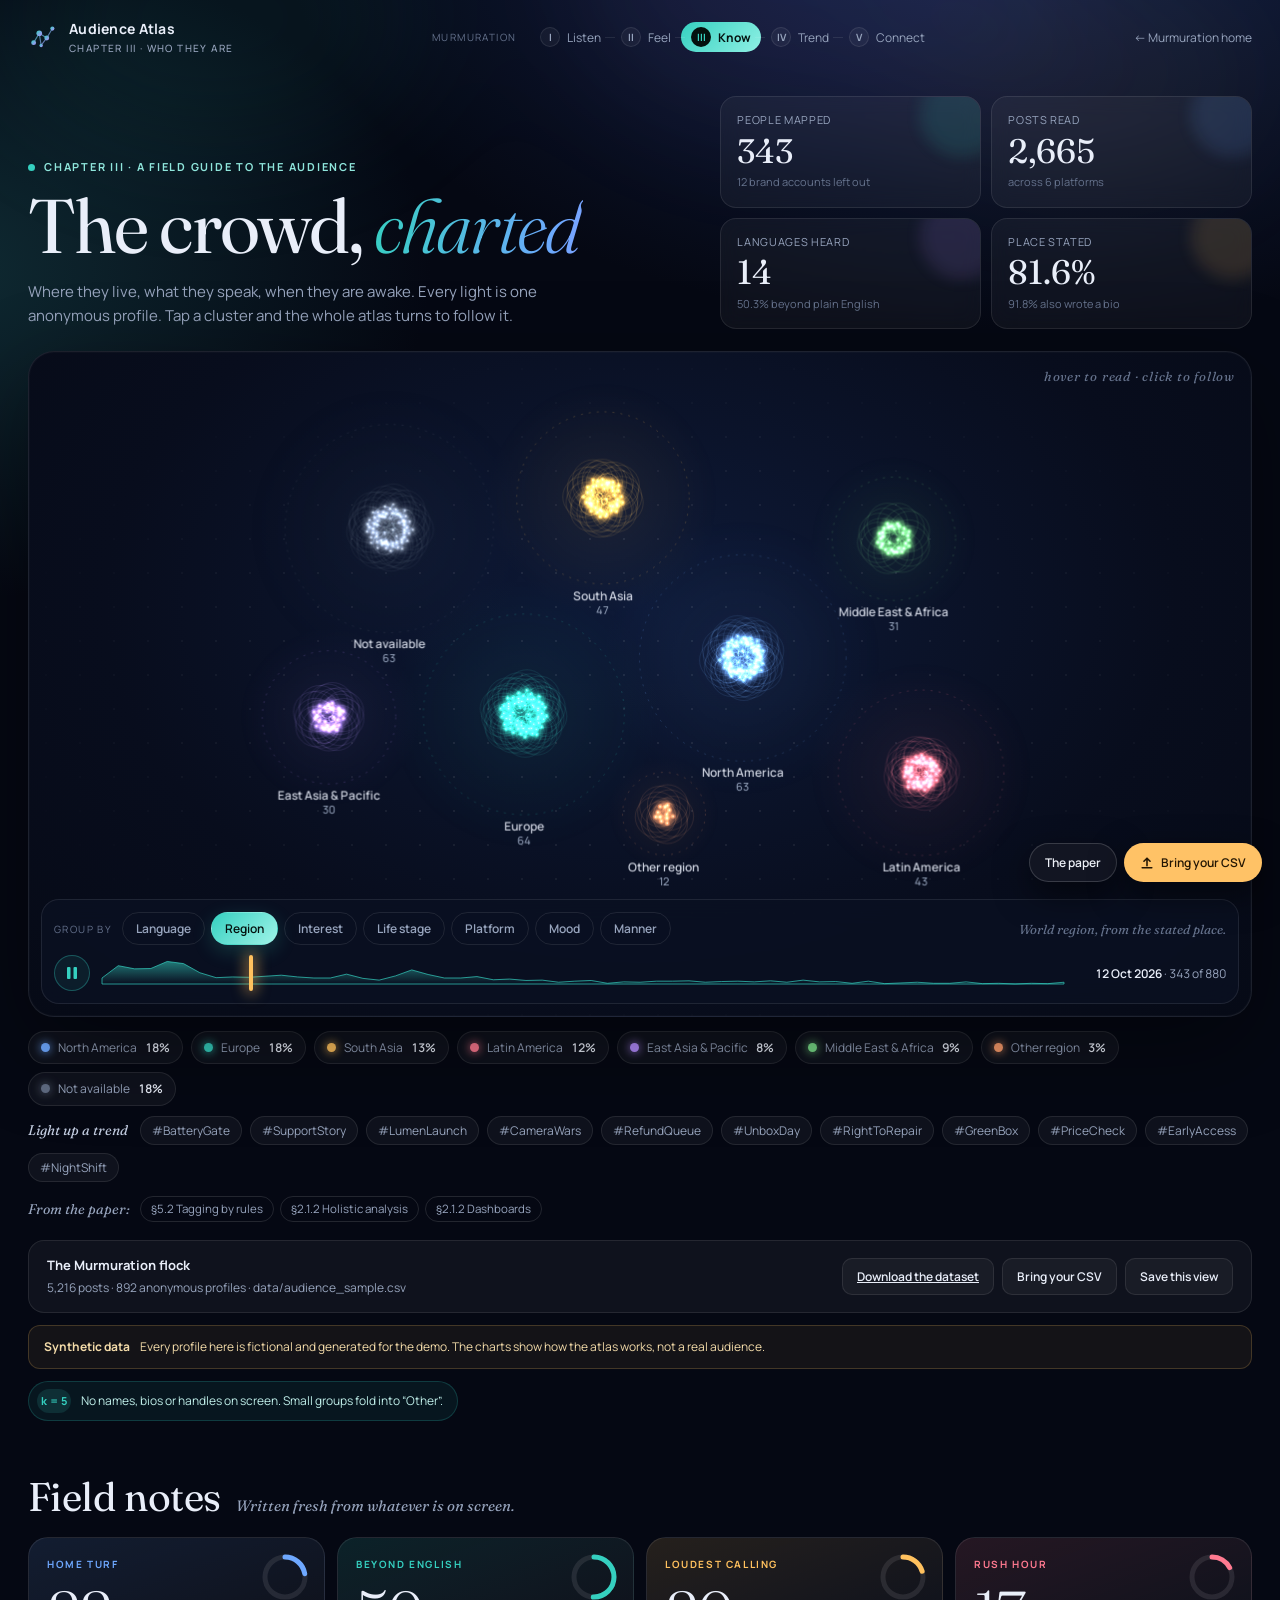
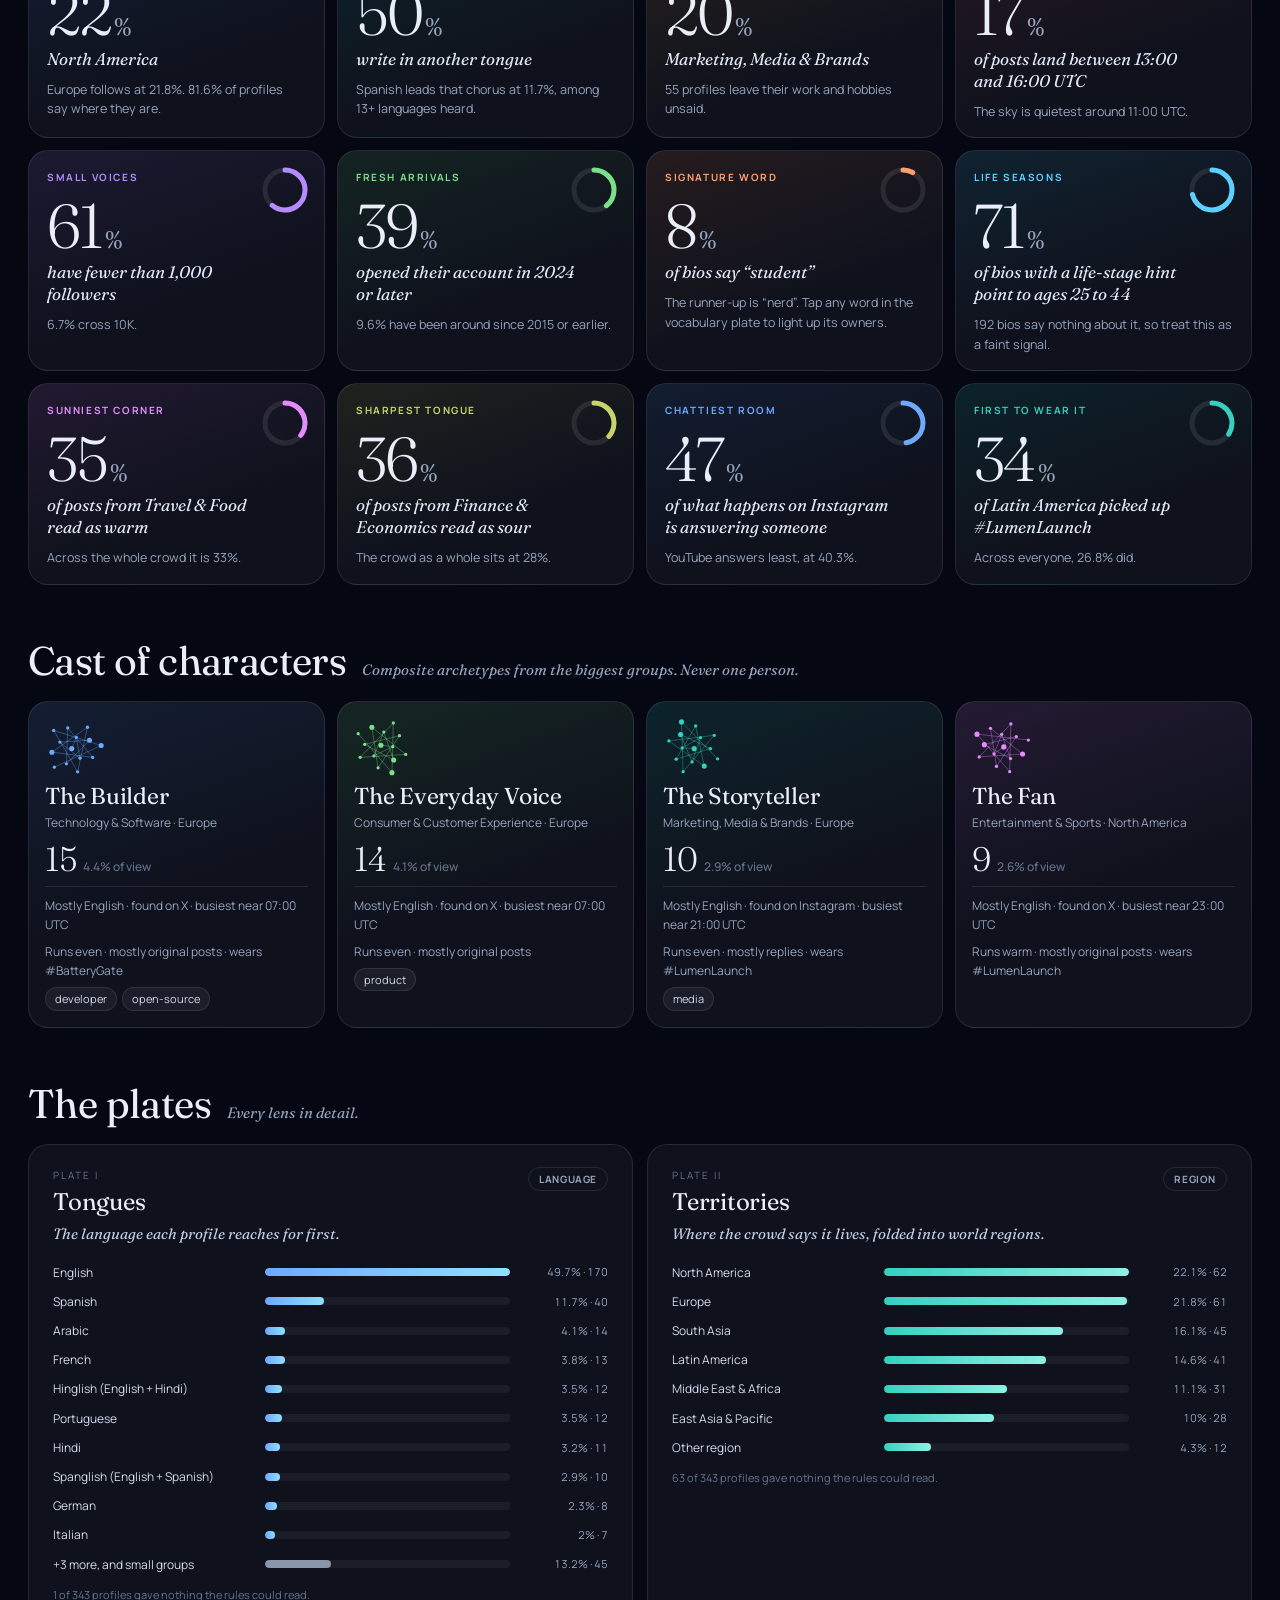
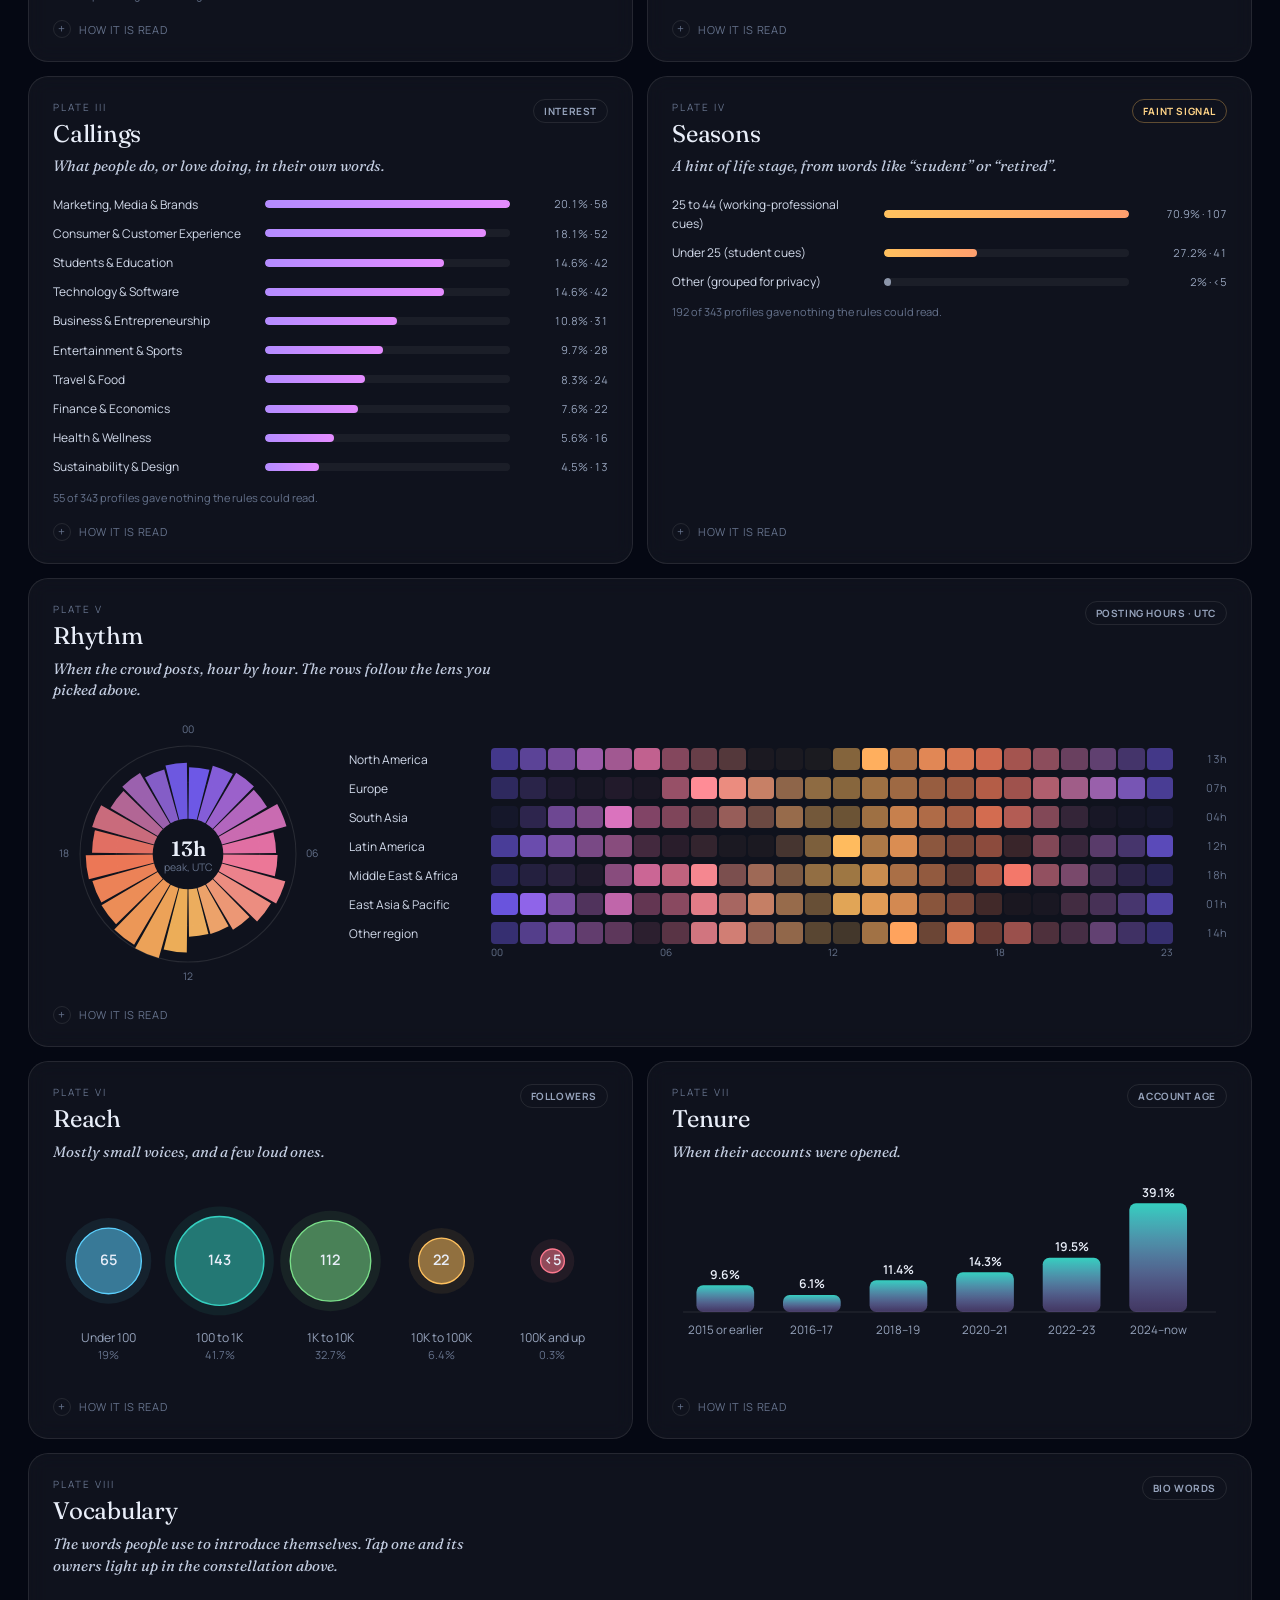
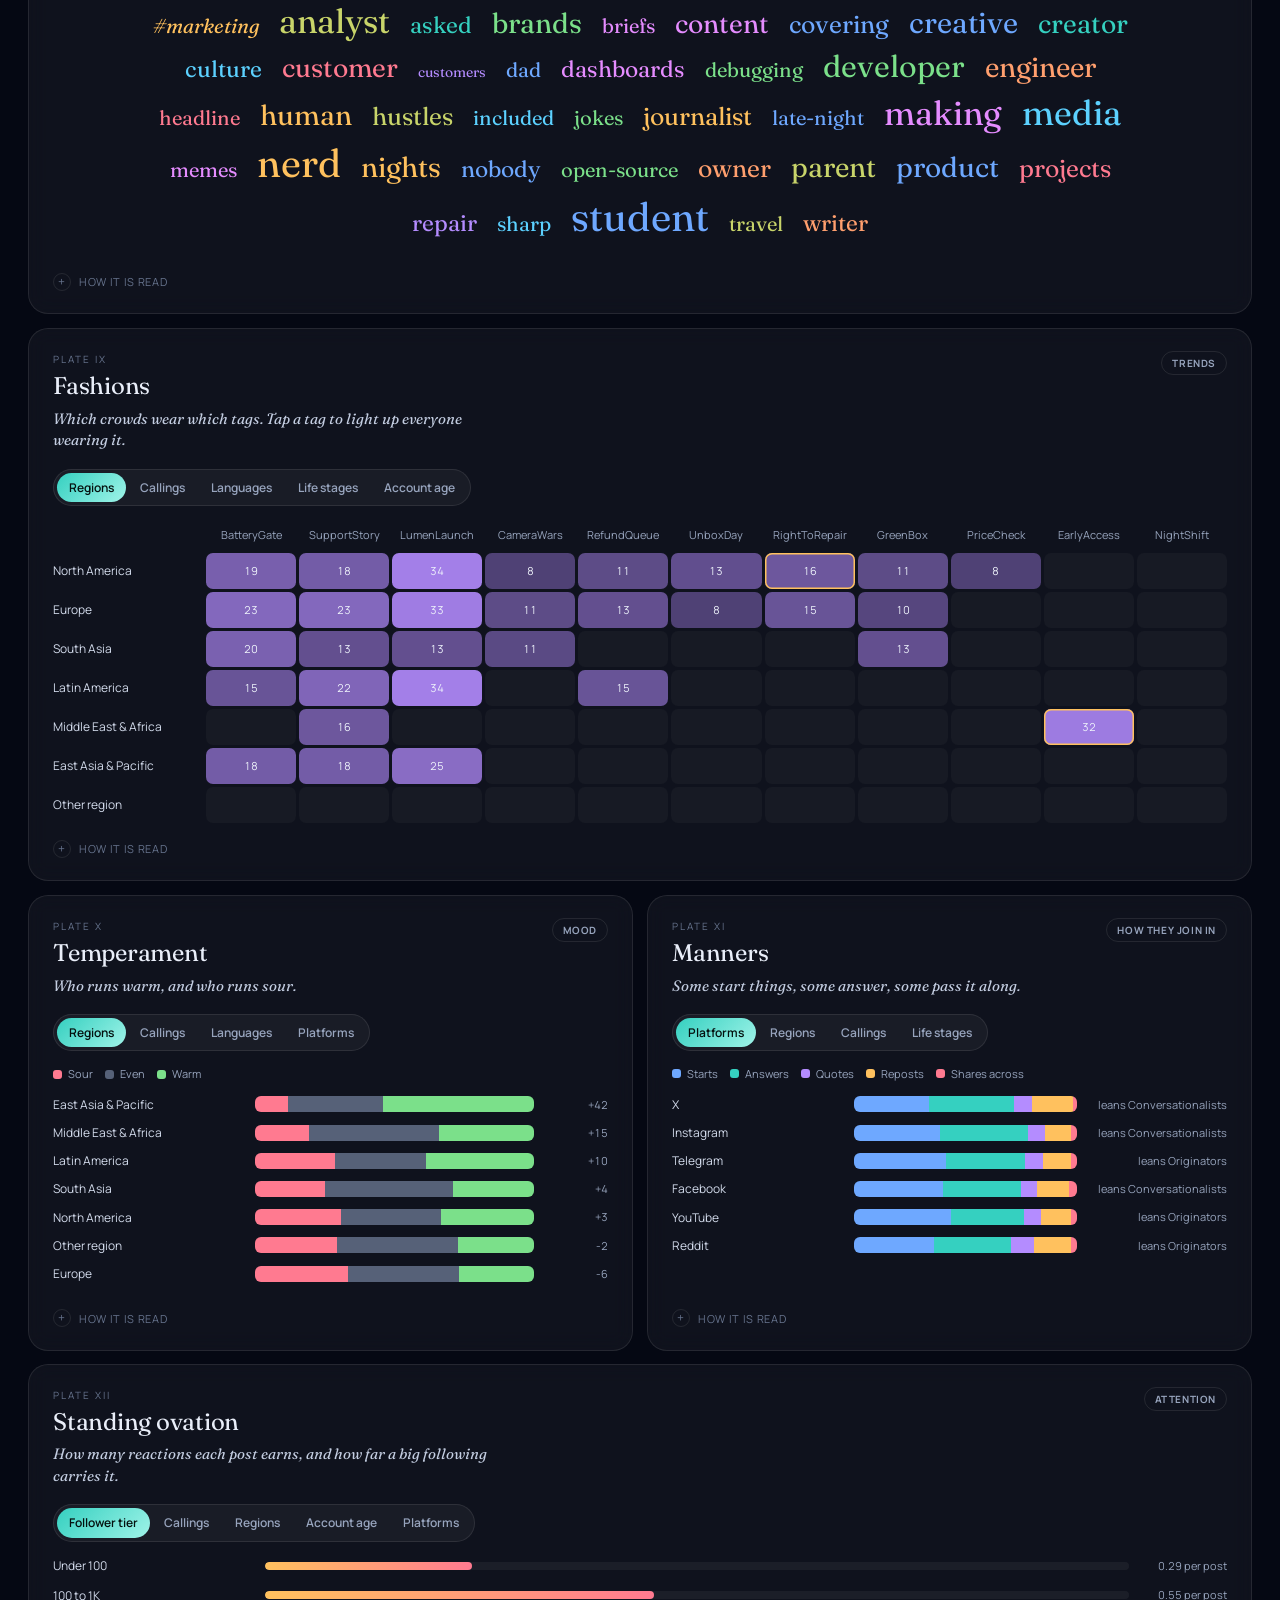
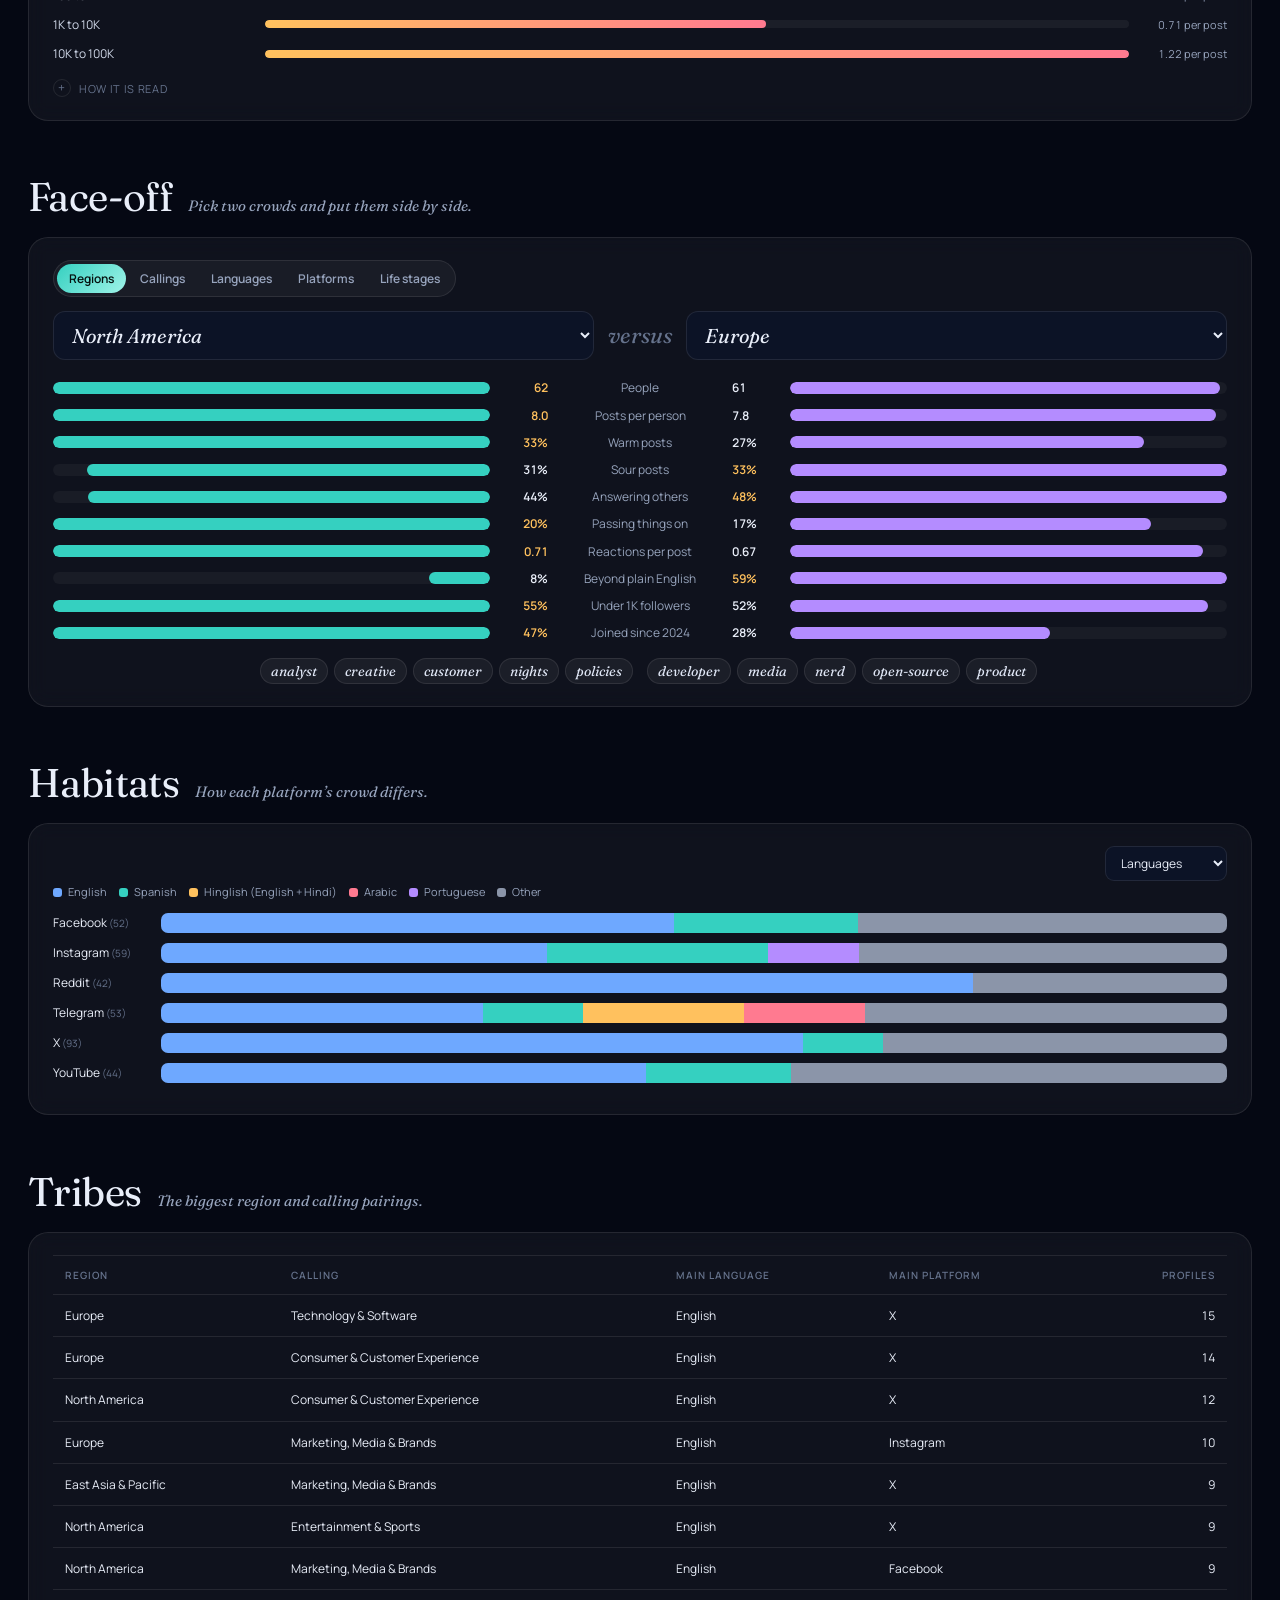
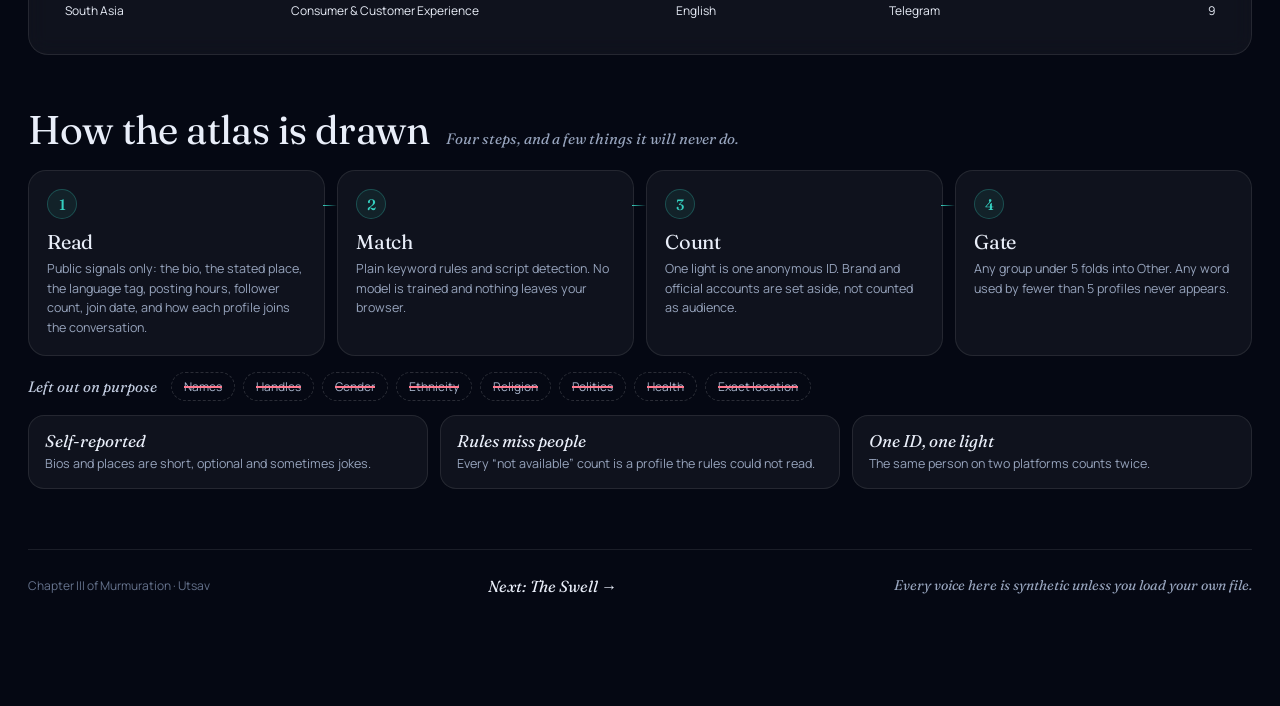
==== commit ad6e59e6: "Bring your own CSV, click-through charts and the research blueprint Every page now accepts an upload" ====
--- a/atlas/index.html
+++ b/atlas/index.html
@@ -474,6 +474,10 @@
   </main>
 
   <script src="../core/profiler.js"></script>
+  <script src="../core/kit.js"></script>
+  <script src="../data/audience_sample.js"></script>
+  <script src="../core/door.js"></script>
+  <script src="../core/loupe.js"></script>
   <script>
   (function () {
     'use strict';
@@ -578,7 +582,7 @@
       }).then(function (found) {
         if (found) return found;
         return loadSampleText().then(function (t) {
-          return { rows: P.parseCSV(t), title: 'The Murmuration flock', meta: 'data/audience_sample.csv', demo: true };
+          return { rows: P.parseCSV(t), title: window.MURMUR_UPLOAD ? window.MURMUR_UPLOAD.name : 'The Murmuration flock', meta: window.MURMUR_UPLOAD ? 'cleaned at the door' : 'data/audience_sample.csv', demo: !window.MURMUR_UPLOAD };
         });
       }).then(function (d) {
         if (S.manual) return;
@@ -913,12 +917,14 @@
         if (!r) {
           var el = document.createElement('div'); el.className = 'row';
           el.innerHTML = '<span class="name"></span><span class="track"><i class="fill"></i></span><span class="val"></span>';
+          el.setAttribute('data-lens', key); el.setAttribute('data-label', it.label); el.style.cursor = 'pointer';
           r = rows[it.label] = { el: el, name: el.children[0], fill: el.children[1].firstChild, val: el.children[2] };
           r.name.textContent = it.label; host.appendChild(el);
         }
         r.fill.style.width = Math.max(2, Math.round(100 * it.share / max)) + '%';
         r.fill.style.background = it.grouped ? C_OTHER : bg;
         r.val.textContent = it.share + '% · ' + nText(it);
+        r.el.setAttribute('data-tip', it.label + '\n' + it.share + '% of profiles, ' + nText(it) + ' people\nClick to read what they posted');
         r.el.style.order = idx;
       });
       Object.keys(rows).forEach(function (l) { if (!seen[l]) { rows[l].el.remove(); delete rows[l]; } });
@@ -985,7 +991,7 @@
       for (i = 0; i < 24; i++) {
         var a0 = (i * 15 - 90 + 0.7) * Math.PI / 180, a1 = ((i + 1) * 15 - 90 - 0.7) * Math.PI / 180;
         var r1 = r0 + (R - r0) * Math.sqrt(hours[i] / max);
-        out += '<path class="wedge" d="M' + pt(r0, a0) + ' L' + pt(r1, a0) + ' A' + r1.toFixed(2) + ' ' + r1.toFixed(2) + ' 0 0 1 ' + pt(r1, a1) + ' L' + pt(r0, a1) + ' A' + r0 + ' ' + r0 + ' 0 0 0 ' + pt(r0, a0) + ' Z" fill="' + hourColor(i, 0.92) + '"><title>' + pad2(i) + ':00 UTC, ' + fmt(hours[i]) + ' posts</title></path>';
+        out += '<path class="wedge" d="M' + pt(r0, a0) + ' L' + pt(r1, a0) + ' A' + r1.toFixed(2) + ' ' + r1.toFixed(2) + ' 0 0 1 ' + pt(r1, a1) + ' L' + pt(r0, a1) + ' A' + r0 + ' ' + r0 + ' 0 0 0 ' + pt(r0, a0) + ' Z" fill="' + hourColor(i, 0.92) + '" style="cursor:pointer" data-hour="' + i + '"><title>' + pad2(i) + ':00 UTC, ' + fmt(hours[i]) + ' posts</title></path>';
       }
       [[0, '00'], [6, '06'], [12, '12'], [18, '18']].forEach(function (l) {
         var a = (l[0] * 15 - 90) * Math.PI / 180;
@@ -1022,7 +1028,7 @@
       var max = Math.max.apply(null, dist.items.map(function (i) { return i.n; })) || 1, cols = ['#5cd1ff', '#35d0c0', '#7be08a', '#ffc15e', '#ff7a90'], out = '';
       dist.items.forEach(function (it, i) {
         var x = 50 + i * 100, r = it.n ? 8 + 32 * Math.sqrt(it.n / max) : 3, c = cols[i];
-        out += '<circle cx="' + x + '" cy="72" r="' + (r + 9).toFixed(1) + '" fill="' + hexA(c, 0.08) + '"/><circle cx="' + x + '" cy="72" r="' + r.toFixed(1) + '" fill="' + hexA(c, 0.5) + '" stroke="' + c + '" stroke-width="1.2"/>';
+        out += '<circle cx="' + x + '" cy="72" r="' + (r + 9).toFixed(1) + '" fill="' + hexA(c, 0.08) + '"/><circle cx="' + x + '" cy="72" r="' + r.toFixed(1) + '" fill="' + hexA(c, 0.5) + '" stroke="' + c + '" stroke-width="1.2" style="cursor:pointer" data-tier="' + esc(it.label) + '" data-tip="' + esc(it.label) + '\n' + (it.hidden ? 'Fewer than ' + K : fmt(it.n)) + ' profiles' + (it.n ? ', ' + it.share + '%' : '') + '\nClick to read what they posted"/>';
         out += '<text class="svgt b" x="' + x + '" y="76" text-anchor="middle" style="font-size:13px">' + (it.hidden ? '&lt;' + K : fmt(it.n)) + '</text>';
         out += '<text class="svgt" x="' + x + '" y="145" text-anchor="middle">' + esc(it.label) + '</text><text class="svgt f" x="' + x + '" y="160" text-anchor="middle">' + (it.n ? it.share + '%' : '') + '</text>';
       });
@@ -1039,7 +1045,7 @@
       out += '<line x1="10" x2="490" y1="118" y2="118" stroke="rgba(255,255,255,.1)"/>';
       dist.items.forEach(function (it, i) {
         var x = 22 + i * 78, h = it.n ? Math.max(4, 98 * it.share / max) : 0;
-        out += '<rect x="' + x + '" y="' + (118 - h).toFixed(1) + '" width="52" height="' + h.toFixed(1) + '" rx="6" fill="url(#tg)"><title>' + esc(it.label) + ': ' + (it.hidden ? '<' + K : fmt(it.n)) + ' profiles</title></rect>';
+        out += '<rect x="' + x + '" y="' + (118 - h).toFixed(1) + '" width="52" height="' + h.toFixed(1) + '" rx="6" fill="url(#tg)" style="cursor:pointer" data-cohort="' + esc(it.label) + '"><title>' + esc(it.label) + '\n' + (it.hidden ? '<' + K : fmt(it.n)) + ' profiles\nClick to read what they posted</title></rect>';
         out += '<text class="svgt b" x="' + (x + 26) + '" y="' + (112 - h).toFixed(1) + '" text-anchor="middle">' + (it.n ? it.share + '%' : '') + '</text>';
         out += '<text class="svgt" x="' + (x + 26) + '" y="138" text-anchor="middle" style="font-size:10.5px">' + short[i] + '</text>';
       });
@@ -1259,6 +1265,14 @@
       if (gi >= 0) select(gi); else if (S.selIdx >= 0) { S.selIdx = -1; updateChips(); queueRefresh(true); }
     });
 
+    function drillBy(test, label, e, hour) { var set = new Set(visible().filter(test).map(function (p) { return p.uid; })), q = { voices: set, label: label }; if (hour !== undefined) q.hour = hour; window.Loupe.open(q, { at: { x: e.clientX, y: e.clientY } }); }
+    document.addEventListener('click', function (e) {
+      var r = e.target.closest && e.target.closest('.bars .row[data-lens]'), t = e.target.getAttribute && e.target.getAttribute('data-tier'), c = e.target.getAttribute && e.target.getAttribute('data-cohort');
+      if (r) { var lens = r.getAttribute('data-lens'), label = r.getAttribute('data-label'); drillBy(function (p) { return P.groupValue(p, lens) === label; }, label, e); }
+      else if (t) drillBy(function (p) { return p.tier === t; }, t + ' followers', e);
+      else if (c) drillBy(function (p) { return p.cohort === c; }, 'Joined ' + c, e);
+      else if (e.target.getAttribute && e.target.getAttribute('data-hour') !== null) { var h = +e.target.getAttribute('data-hour'); drillBy(function () { return true; }, pad2(h) + ':00 UTC', e, h); }
+    });
     $('csv-file').addEventListener('change', function (e) {
       var f = e.target.files && e.target.files[0]; if (!f) return;
       var reader = new FileReader();
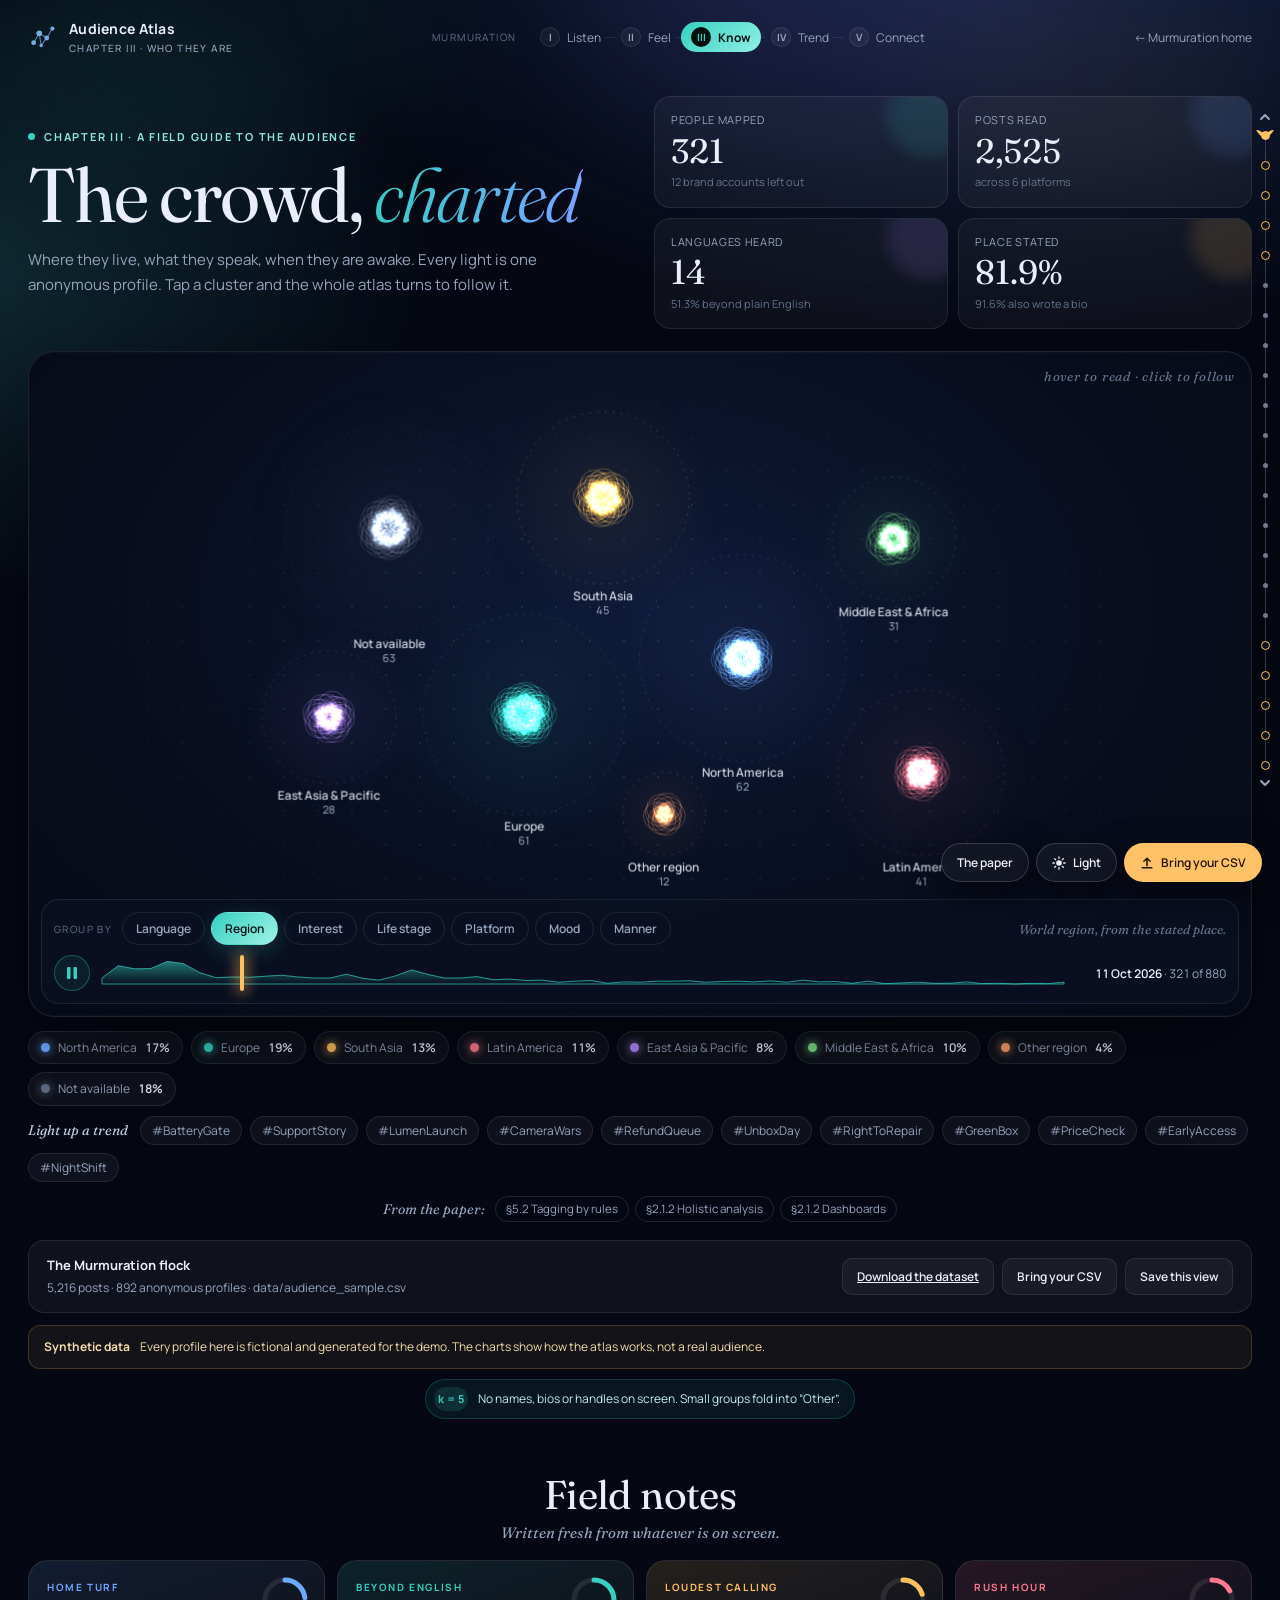
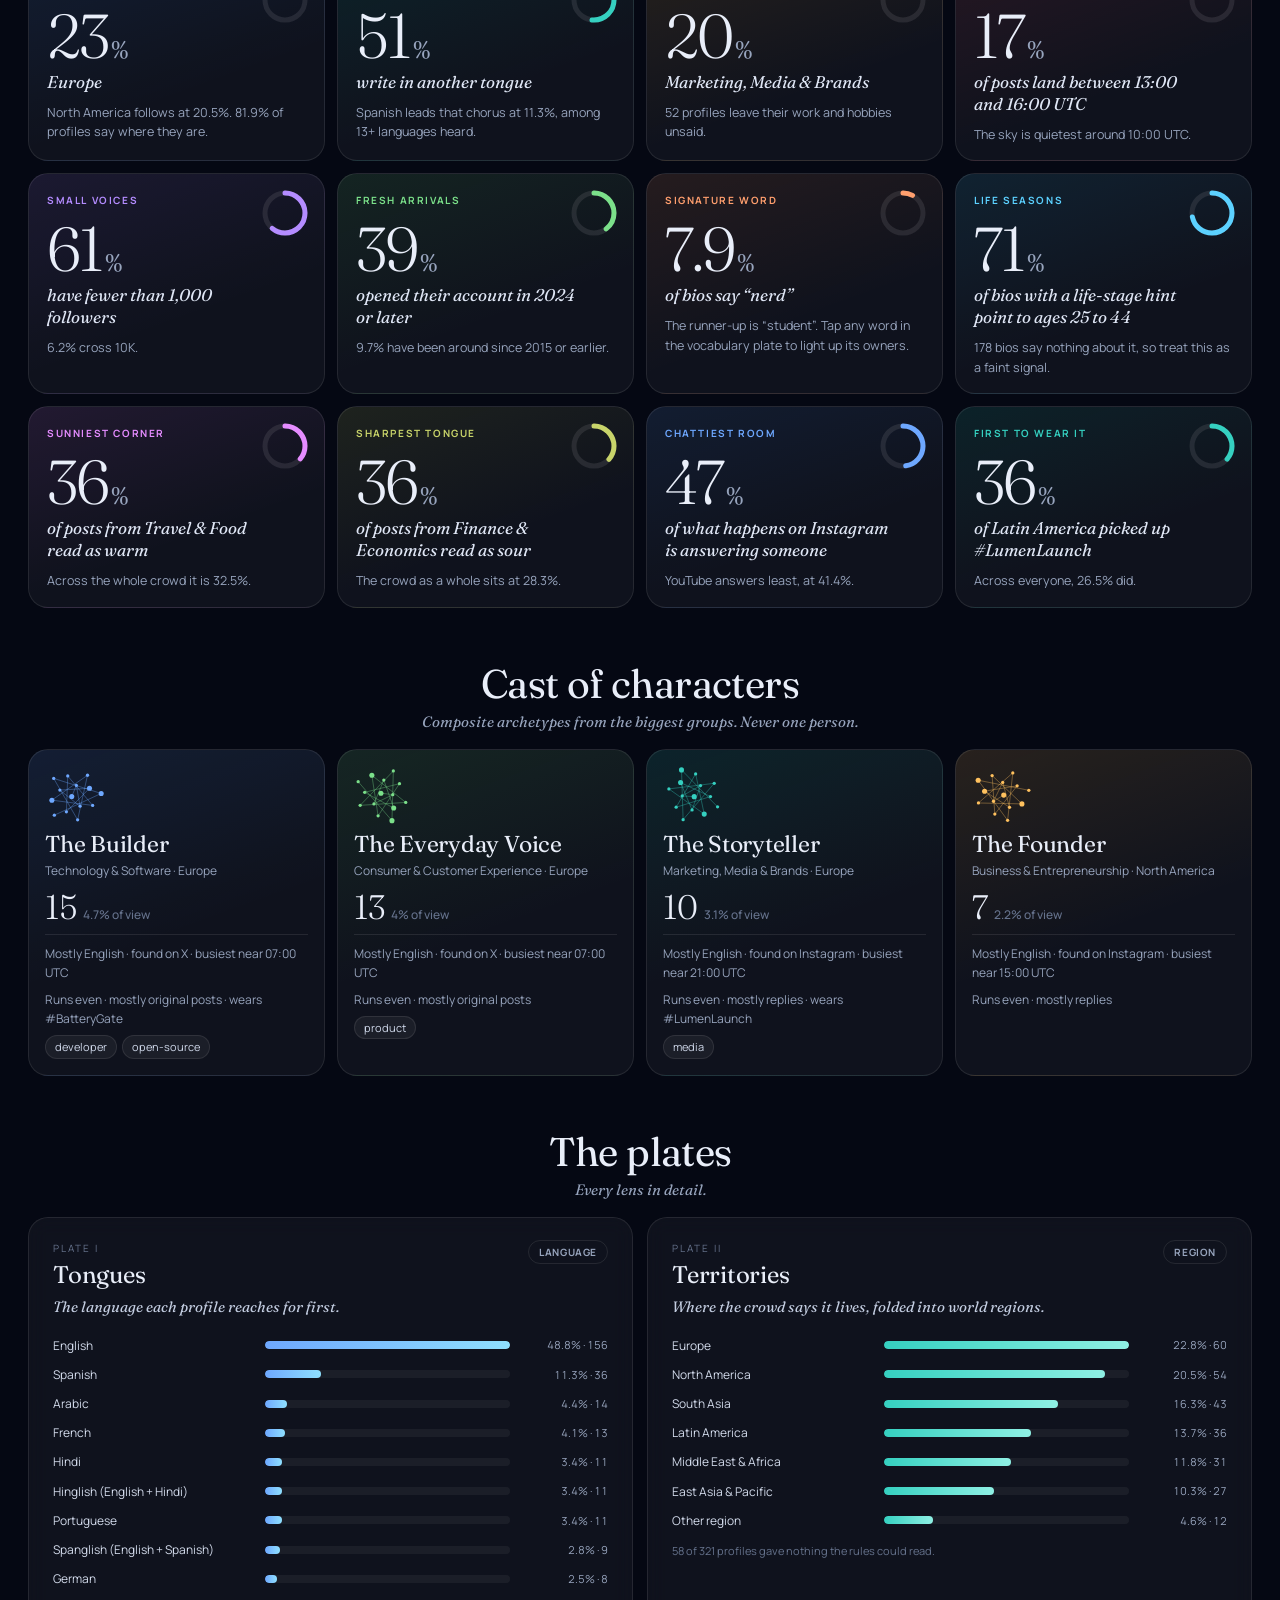
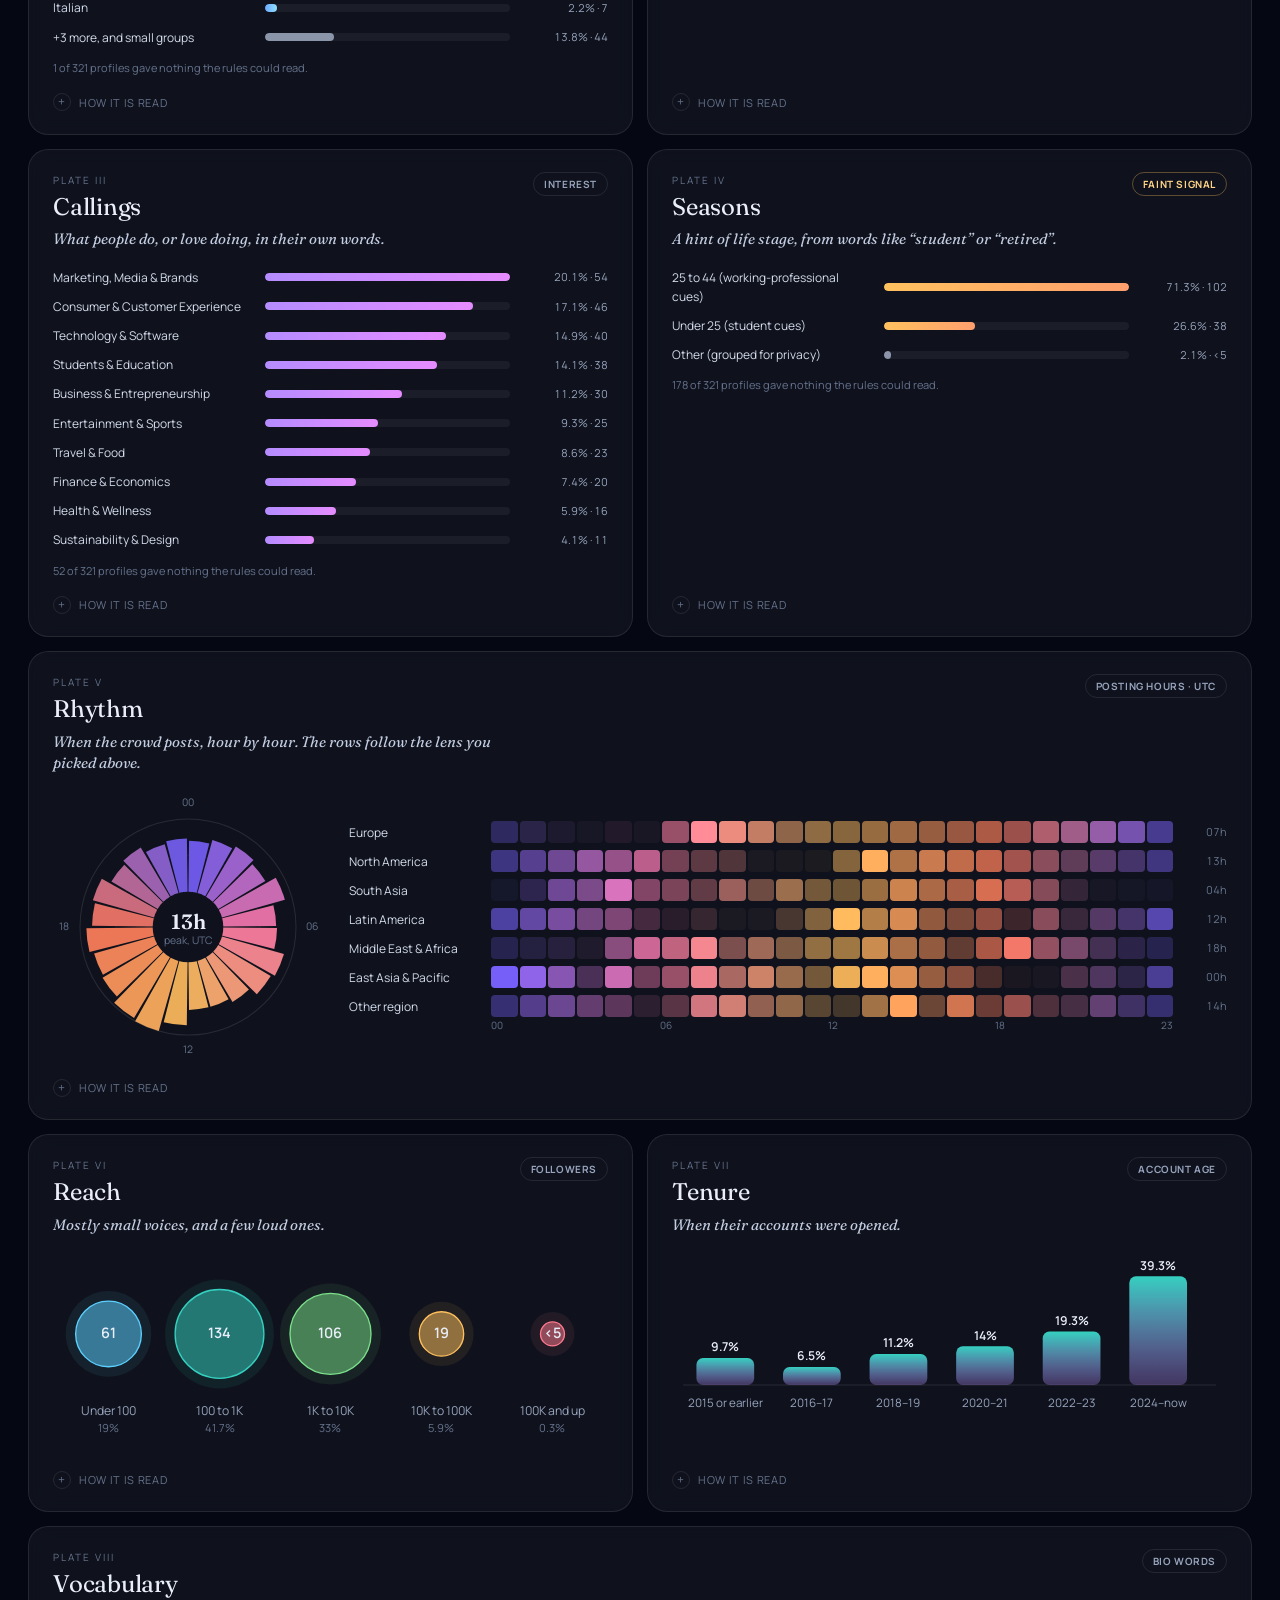
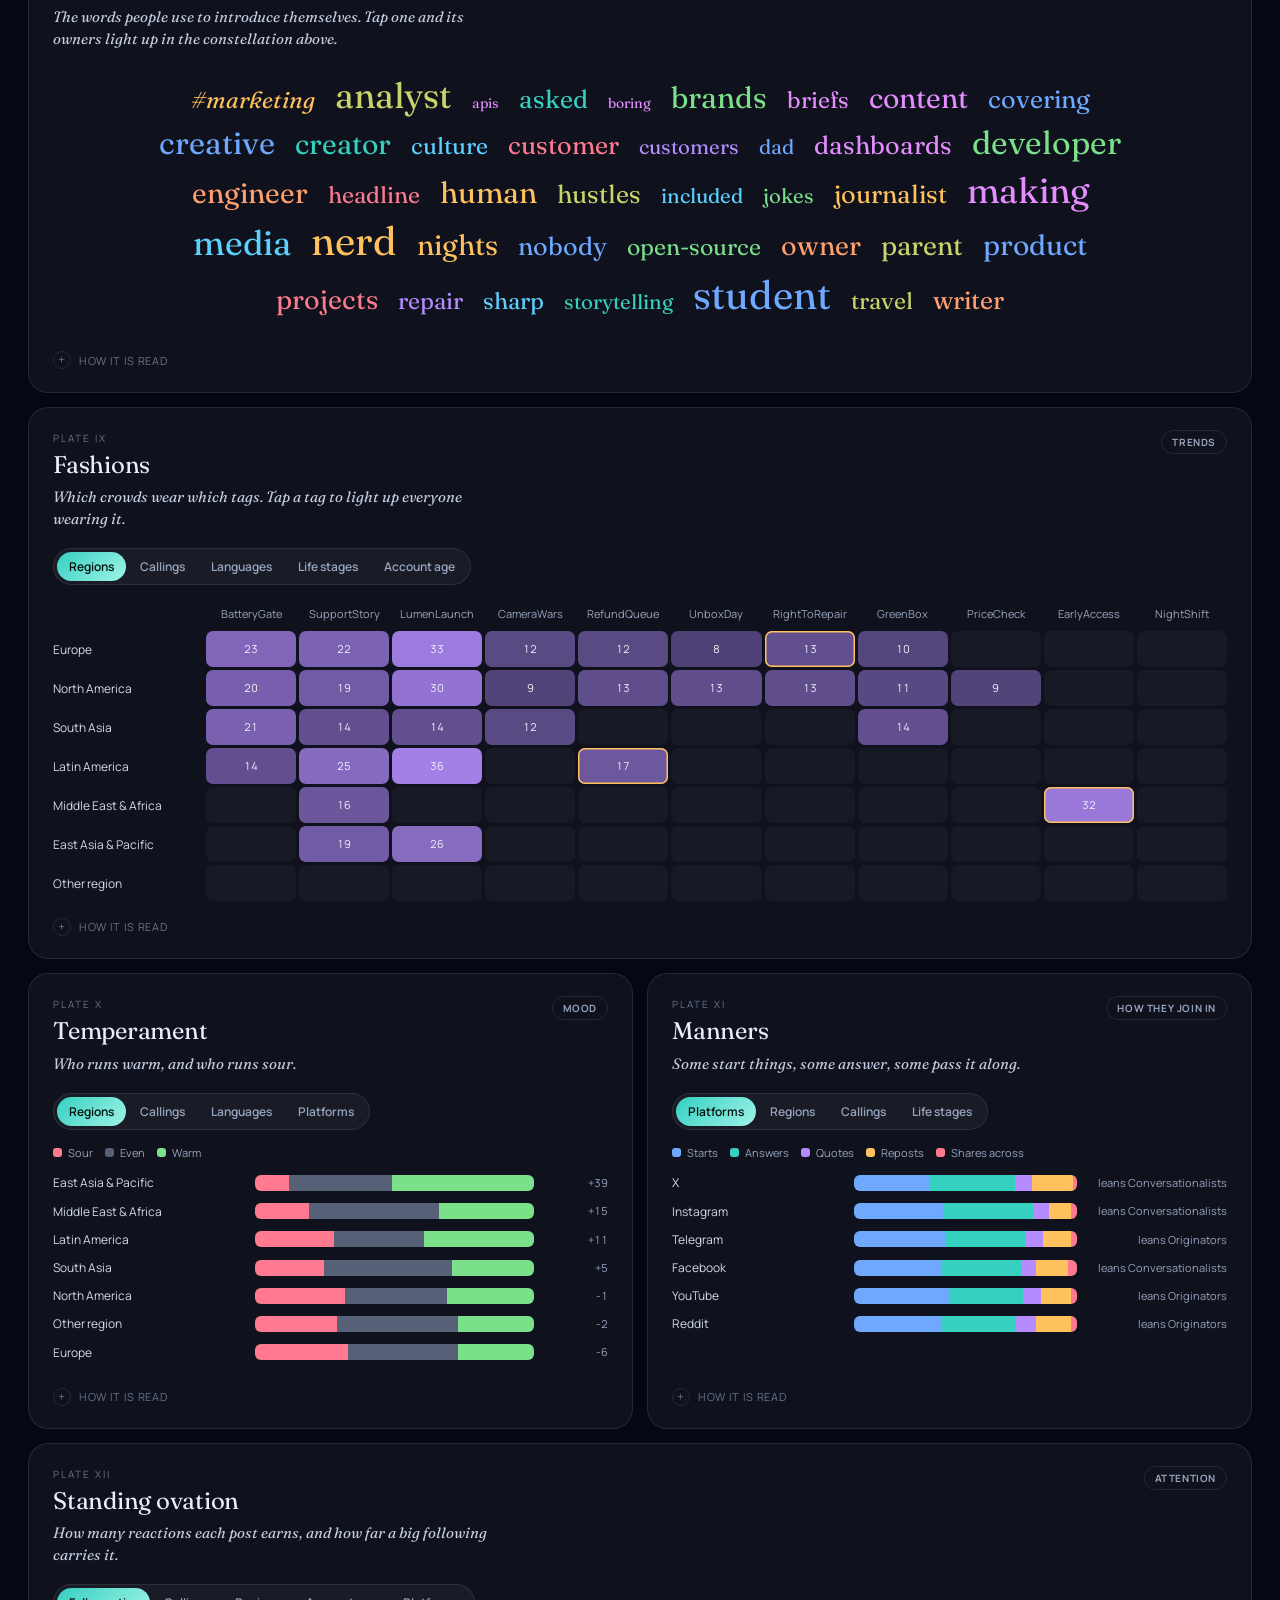
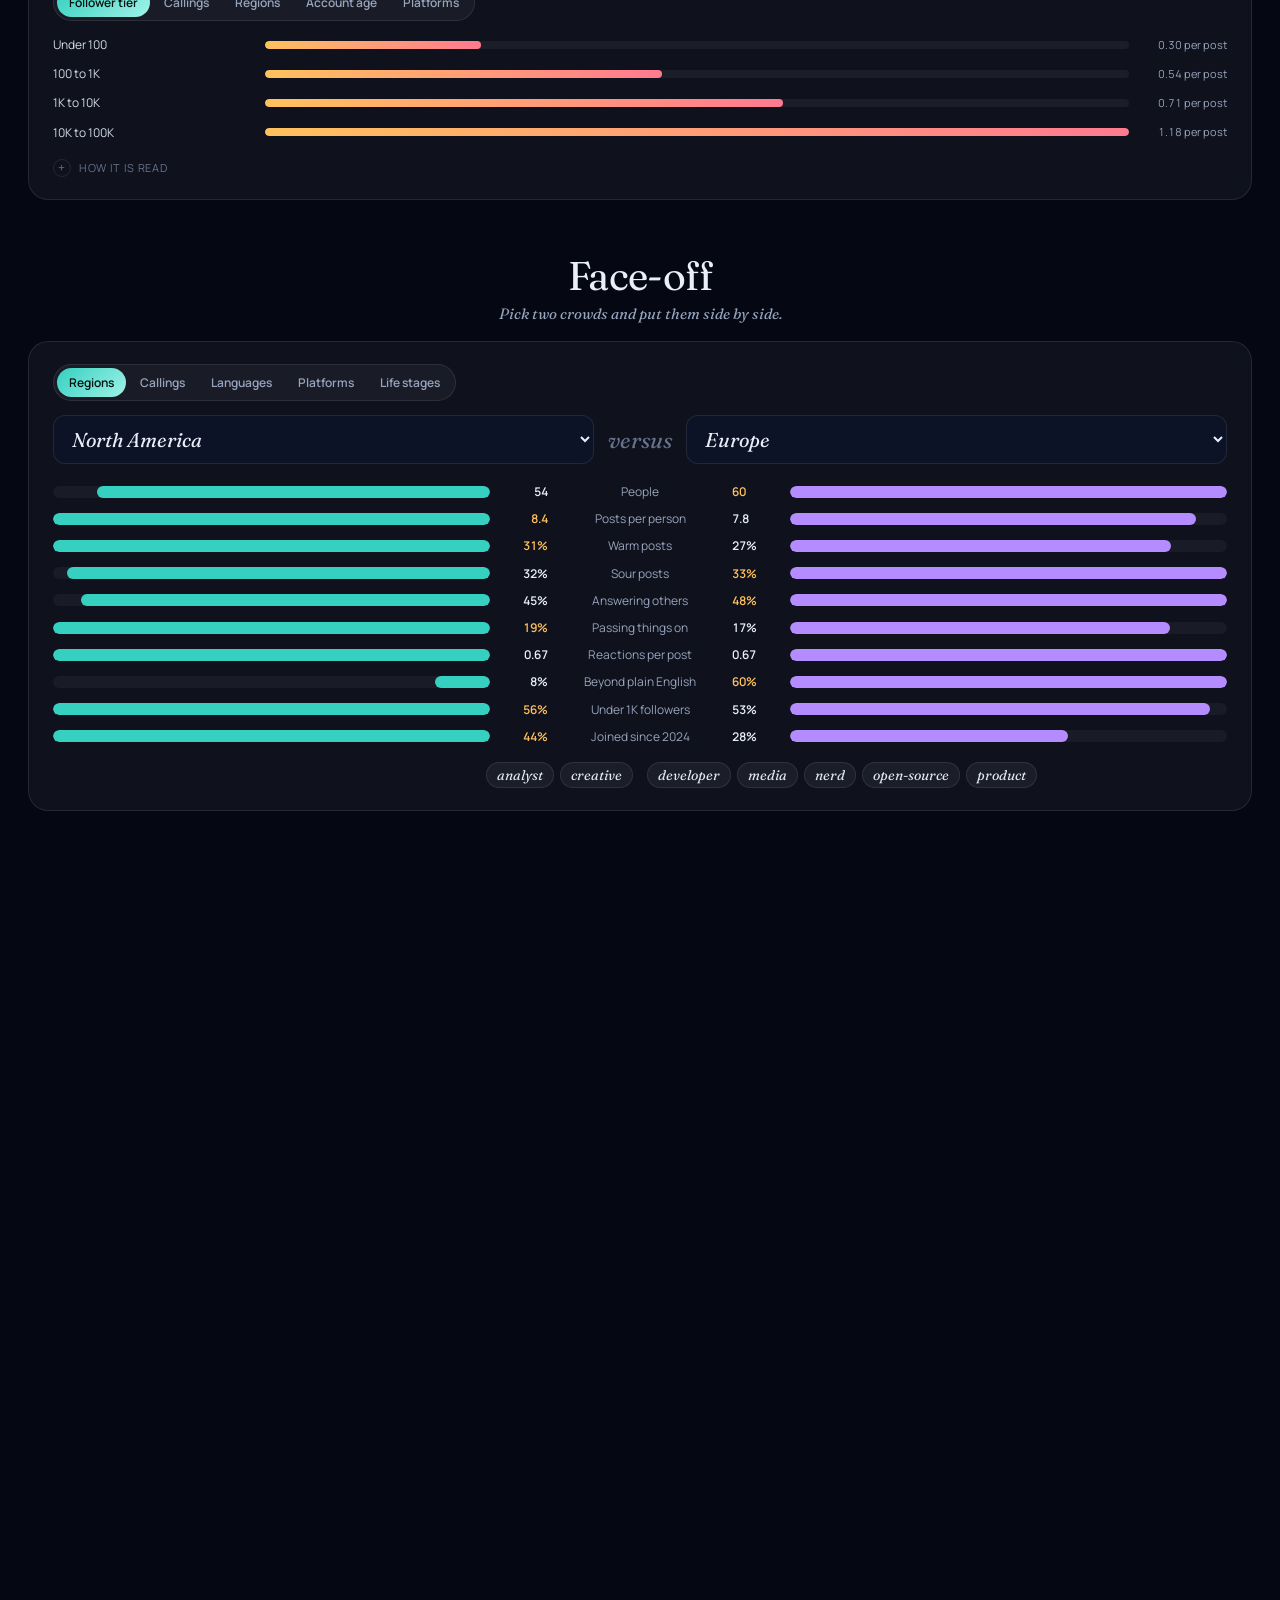
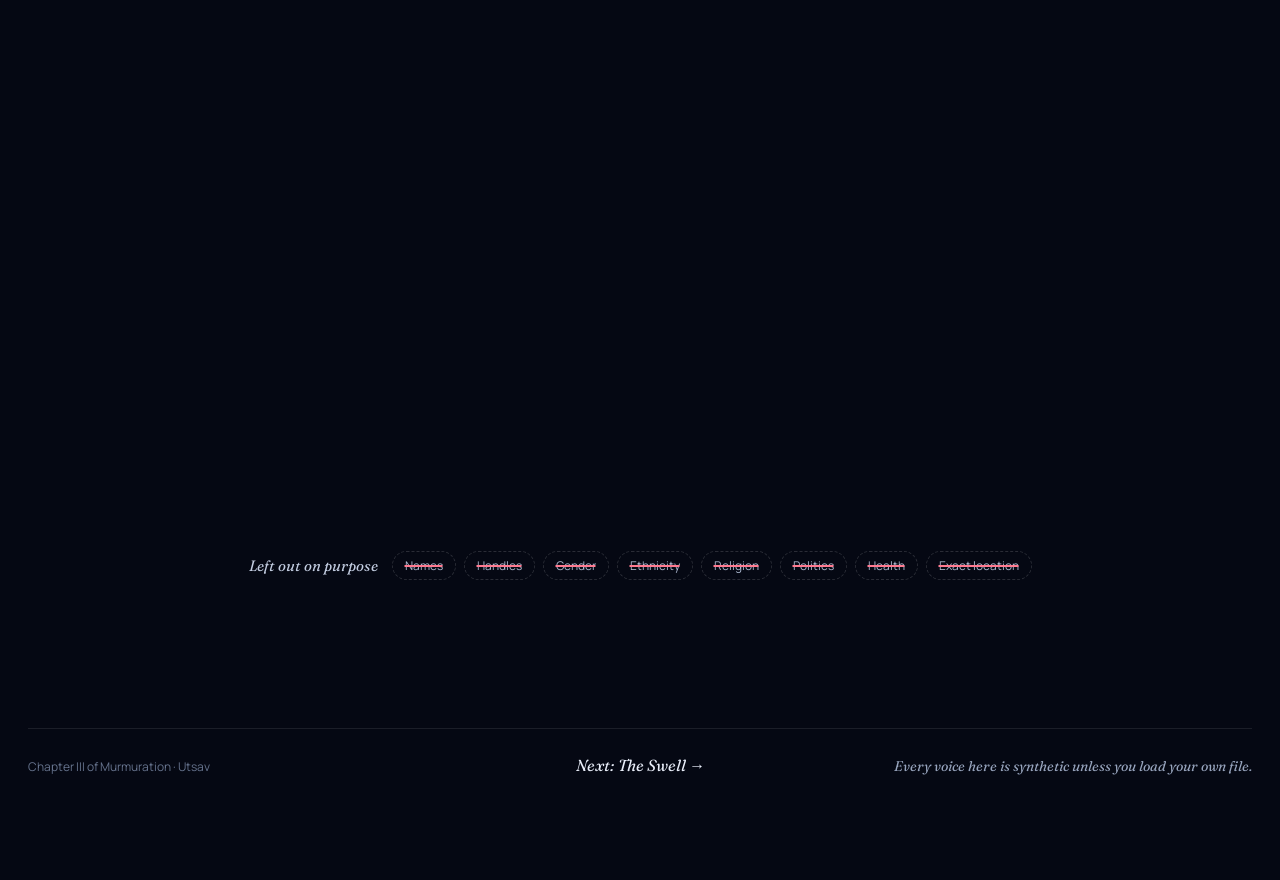
==== commit ca3f174a: "Light theme, flight path between sections, one set of proportions A solid, gradient-free light theme" ====
--- a/atlas/index.html
+++ b/atlas/index.html
@@ -2,6 +2,7 @@
 <html lang="en">
 <head>
   <meta charset="utf-8">
+  <script src="../core/theme.js"></script>
   <meta name="viewport" content="width=device-width, initial-scale=1">
   <meta name="description" content="Audience Atlas: a field guide to the people behind the posts. An interactive constellation of anonymous profiles, with language, region, calling, rhythm, reach and vocabulary plates.">
   <meta name="color-scheme" content="dark">
@@ -263,6 +264,7 @@
     @media(max-width:560px){.personas{grid-template-columns:1fr}.row{grid-template-columns:1fr 78px;grid-template-areas:"n v" "t t"}.row .name{grid-area:n}.row .val{grid-area:v}.row .track{grid-area:t}.stack-row{grid-template-columns:1fr}.stage{height:680px}.step span{display:none}.timebar{grid-template-columns:auto 1fr}.date{grid-column:1/-1;text-align:left}.lens button{padding:6px 10px}.pipeline{grid-template-columns:1fr}.hrow,.haxis{grid-template-columns:84px 1fr 34px}.note .fig{font-size:54px}}
     @media(prefers-reduced-motion:reduce){*{animation:none!important;transition:none!important}}
   </style>
+  <link rel="stylesheet" href="../core/balance.css">
 </head>
 <body>
   <div class="aurora" aria-hidden="true"><i></i><i></i><i></i></div>
@@ -697,12 +699,13 @@
     /* ============================== canvas ============================== */
     var SPRITES = {};
     function sprite(color) {
-      if (SPRITES[color]) return SPRITES[color];
+      var flat = window.Theme && Theme.light, sk = (flat ? 'L' : 'D') + color; if (SPRITES[sk]) return SPRITES[sk];
       var c = document.createElement('canvas'); c.width = c.height = 48;
+      if (flat) { var d2 = c.getContext('2d'); d2.fillStyle = color; d2.beginPath(); d2.arc(24, 24, 9, 0, 6.2832); d2.fill(); return (SPRITES[sk] = c); }
       var g = c.getContext('2d'), gr = g.createRadialGradient(24, 24, 0, 24, 24, 24);
       gr.addColorStop(0, 'rgba(255,255,255,.95)'); gr.addColorStop(0.13, color); gr.addColorStop(0.38, hexA(color, 0.3)); gr.addColorStop(1, hexA(color, 0));
       g.fillStyle = gr; g.fillRect(0, 0, 48, 48);
-      return (SPRITES[color] = c);
+      return (SPRITES[sk] = c);
     }
 
     function resize() {
@@ -1303,5 +1306,6 @@
     loadDefault();
   })();
   </script>
+  <script src="../core/flight.js"></script>
 </body>
 </html>
--- a/core/balance.css
+++ b/core/balance.css
@@ -0,0 +1,41 @@
+/* Murmuration: the balance sheet. One page width, one centre line, equal halves. Layout only, no colour.
+   Loaded after each page's own styles so every room keeps to the same proportions. */
+.shell{max-width:1320px}
+
+/* Section titles sit on the centre line, and whatever belongs to them follows. */
+.section-head{flex-direction:column;align-items:center;justify-content:center;text-align:center;gap:6px}
+.section-head+.chips,.never,.lp-paper{justify-content:center}
+.section-head+.tabs,#metric-tabs,.gate{display:flex;width:fit-content;margin-left:auto;margin-right:auto}
+
+/* The landing page and the Blueprint are single columns, so they centre. */
+.hero-t{text-align:center}
+.hero-t .lede,.hero-t p{margin-left:auto;margin-right:auto}
+.hero-t .flock-bar{justify-content:center}
+.hero[style]{text-align:center}
+.hero[style] .lede,.hero[style] .cite{margin-left:auto;margin-right:auto}
+
+/* Every room's opening is two equal halves. */
+@media(min-width:1081px){
+  .hero:not([style]){grid-template-columns:repeat(2,minmax(0,1fr));align-items:stretch}
+  .hero:not([style])>:first-child{display:flex;flex-direction:column;justify-content:center;align-items:flex-start}
+  .hero:not([style])>.kpis{grid-auto-rows:1fr}
+  .glance{grid-template-columns:repeat(2,minmax(0,1fr))}
+  .room h3{min-height:2.2em;display:flex;align-items:flex-end}
+}
+@media(min-width:861px){.byo{grid-template-columns:repeat(2,minmax(0,1fr))}}
+
+/* The footer's middle item is truly in the middle. */
+footer{display:grid;grid-template-columns:minmax(0,1fr) auto minmax(0,1fr);align-items:baseline}
+footer>:nth-child(2){text-align:center}
+footer>:last-child{text-align:right}
+@media(max-width:720px){footer{grid-template-columns:1fr;text-align:center}footer>:last-child{text-align:center}}
+
+/* Grids whose count depends on the data: a short last row is centred, never left hanging. */
+.cards,#grid{display:flex;flex-wrap:wrap;justify-content:center}
+.cards{gap:10px}#grid{gap:12px}
+.cards>*{flex:0 0 calc((100% - 30px)/4);min-width:0}
+#grid>*{flex:0 0 calc((100% - 24px)/3);min-width:0}
+@media(max-width:1080px){.cards>*{flex-basis:calc((100% - 10px)/2)}}
+@media(max-width:1000px){#grid>*{flex-basis:calc((100% - 12px)/2)}}
+@media(max-width:620px){#grid>*{flex-basis:100%}}
+@media(max-width:560px){.cards>*{flex-basis:100%}}
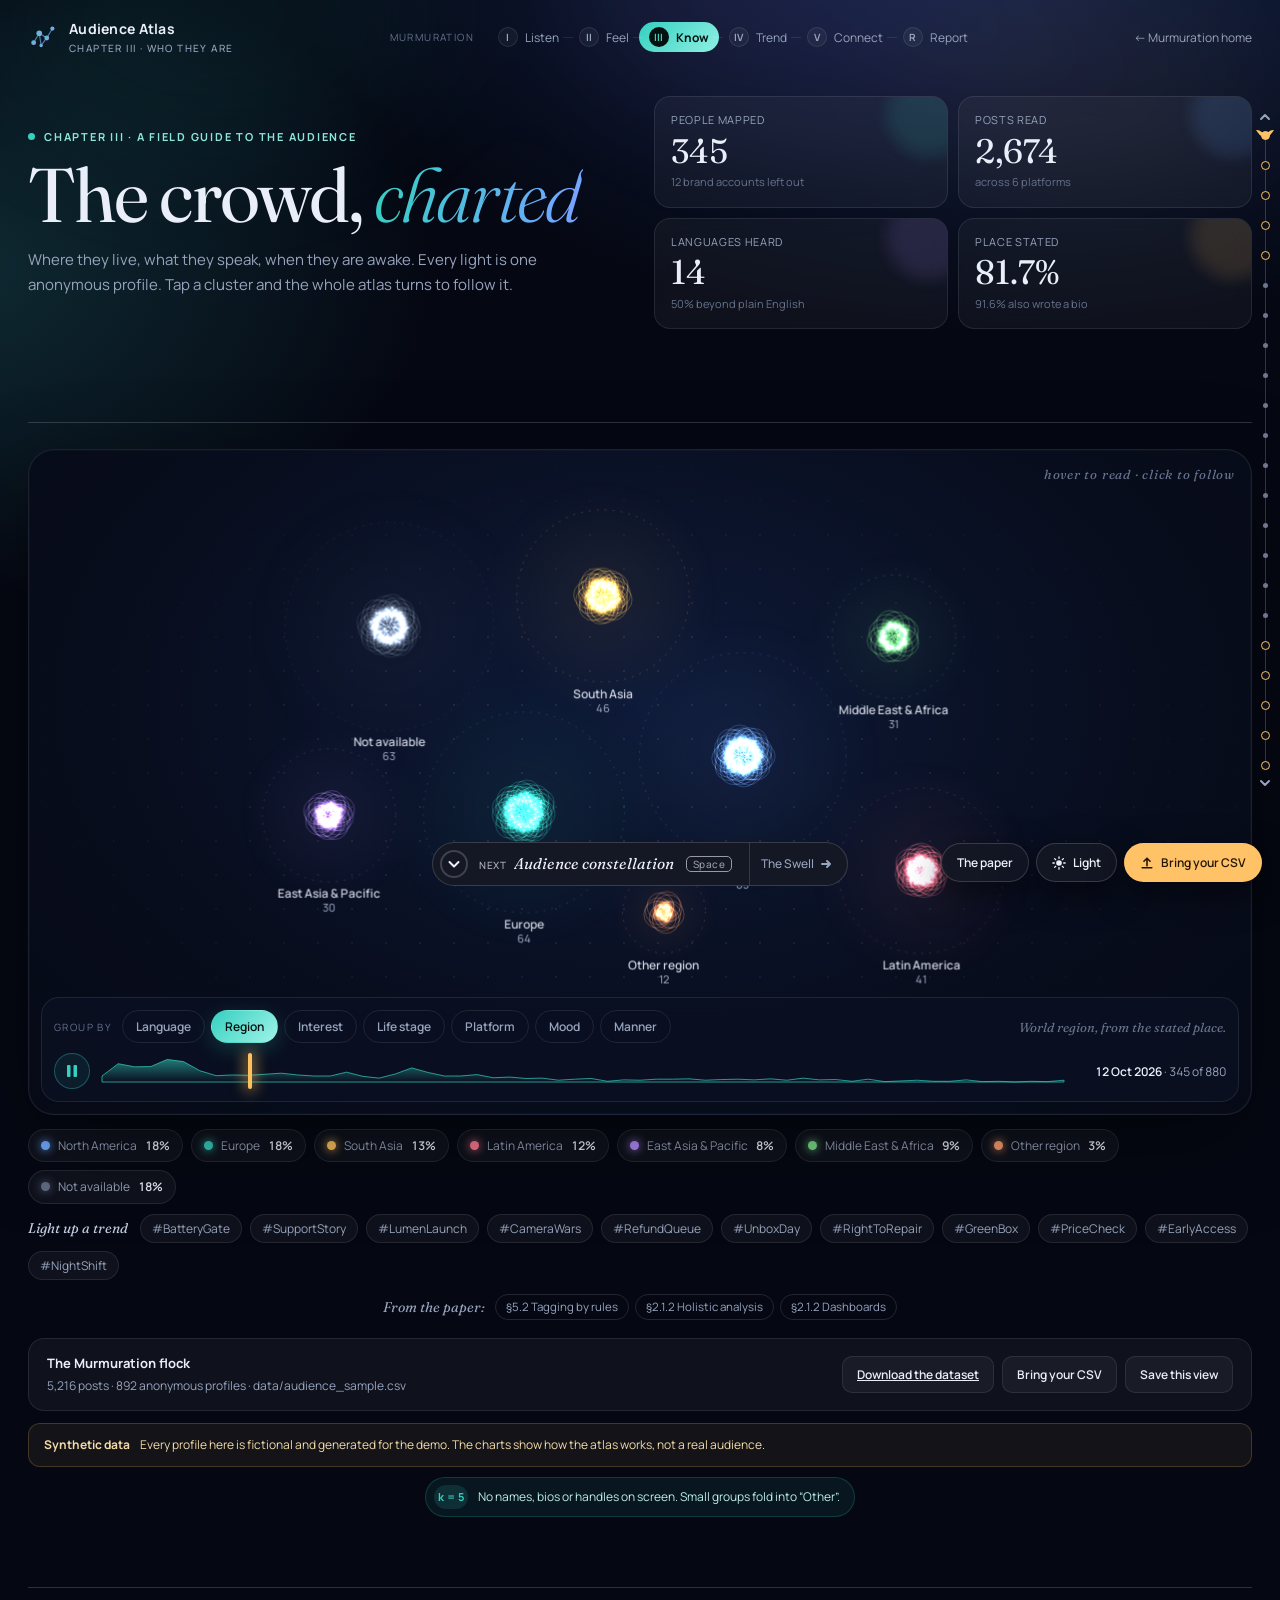
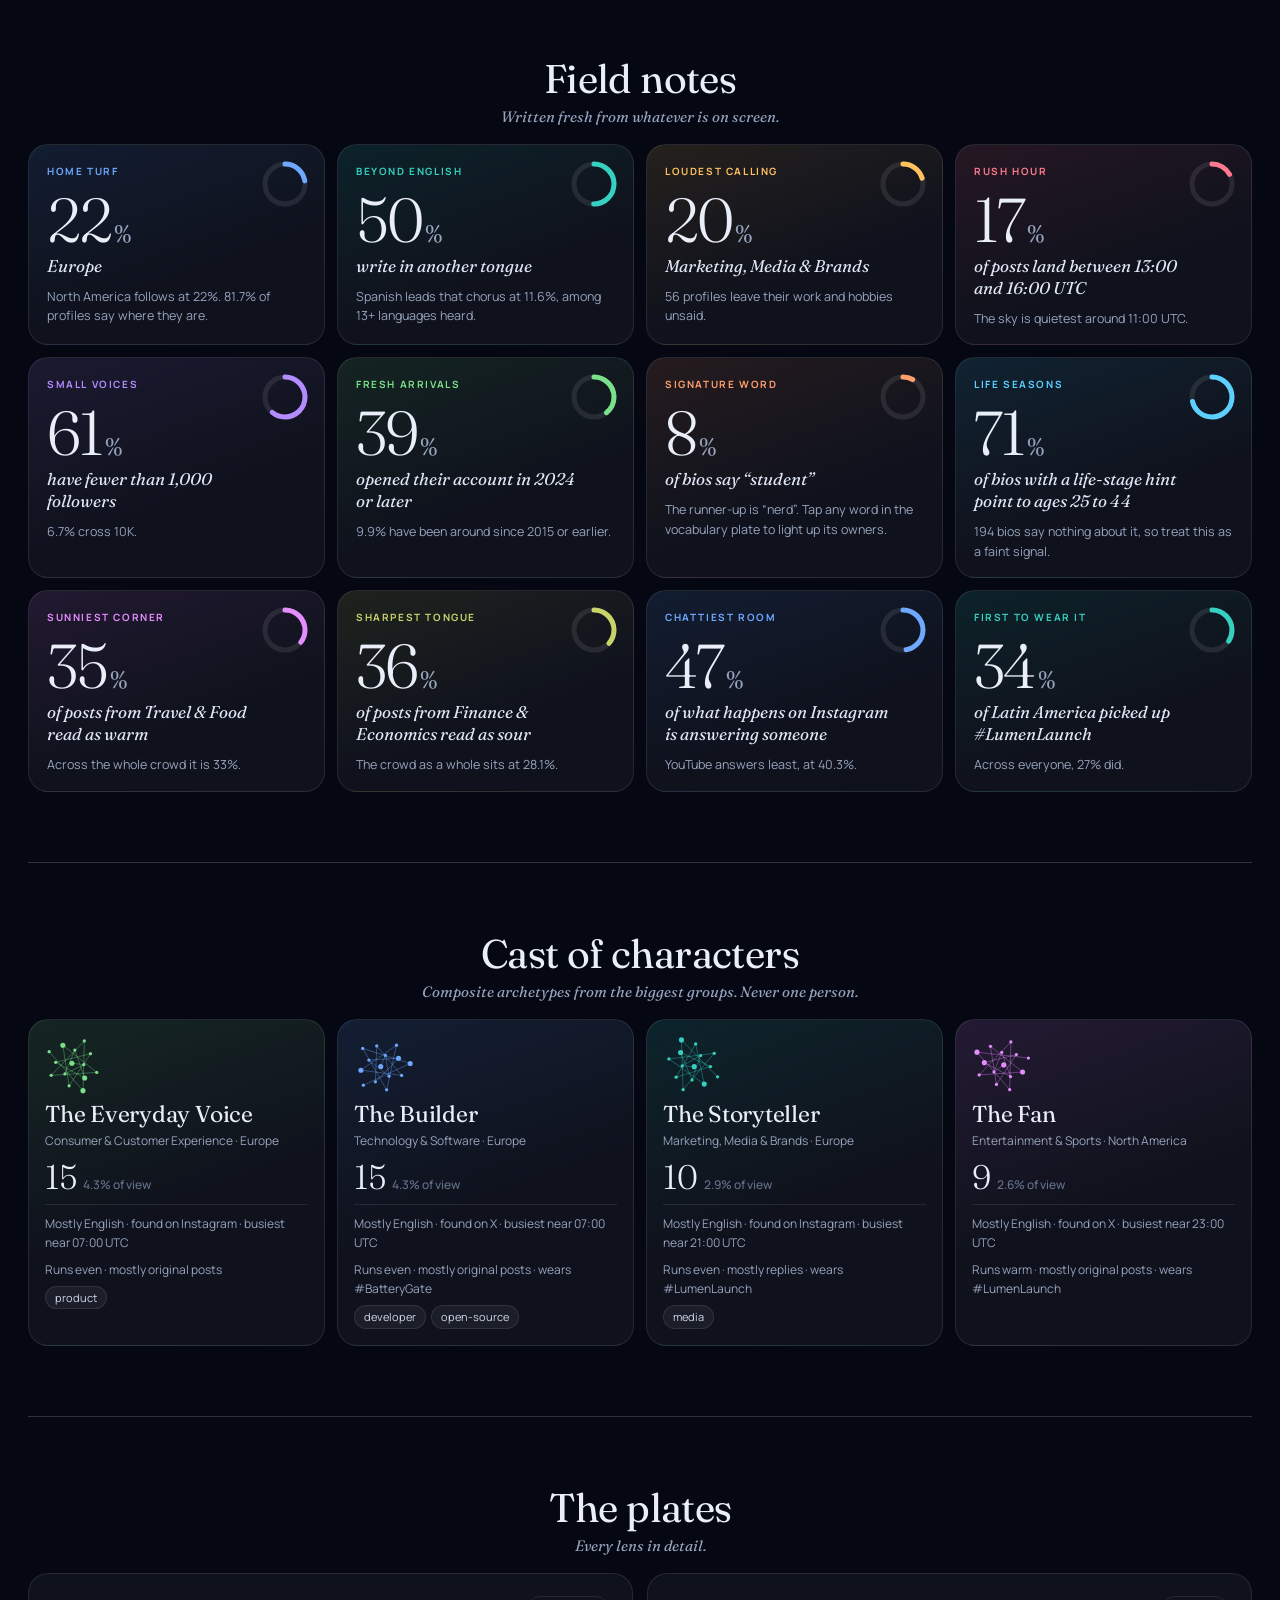
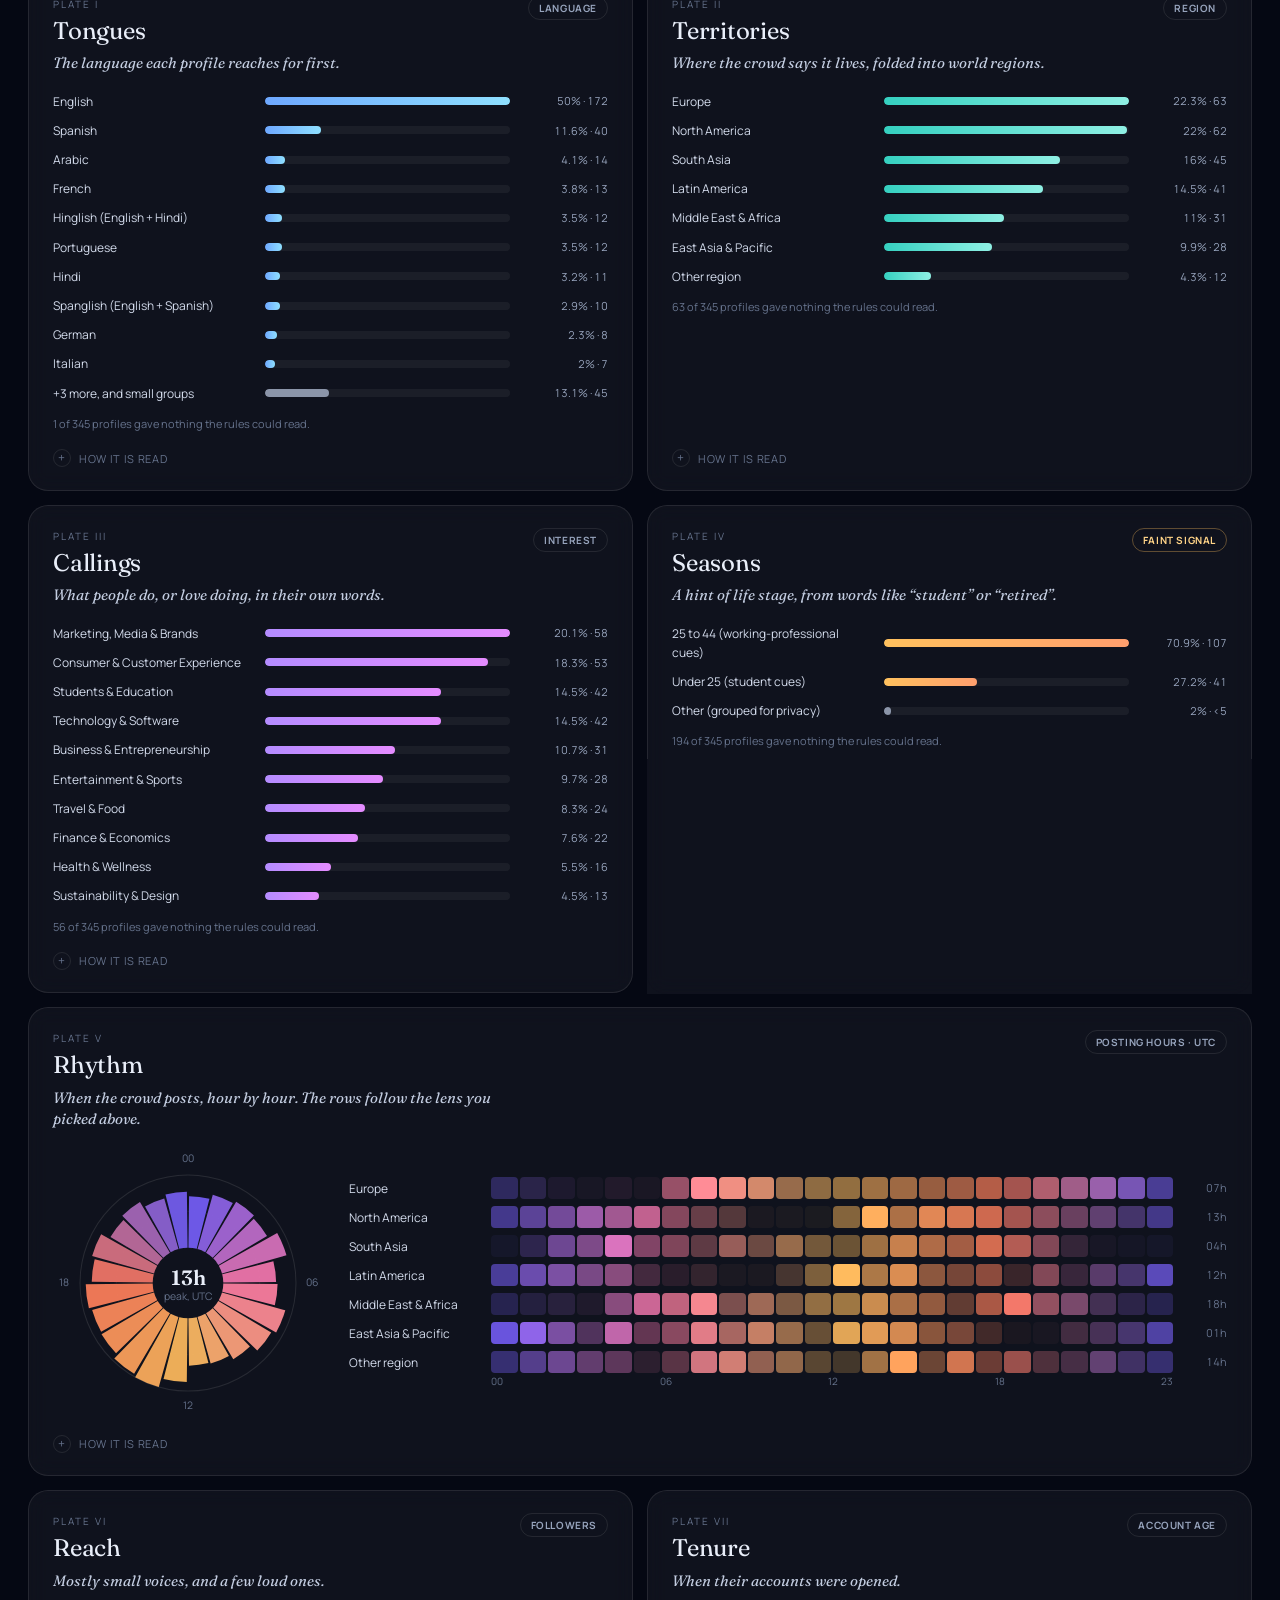
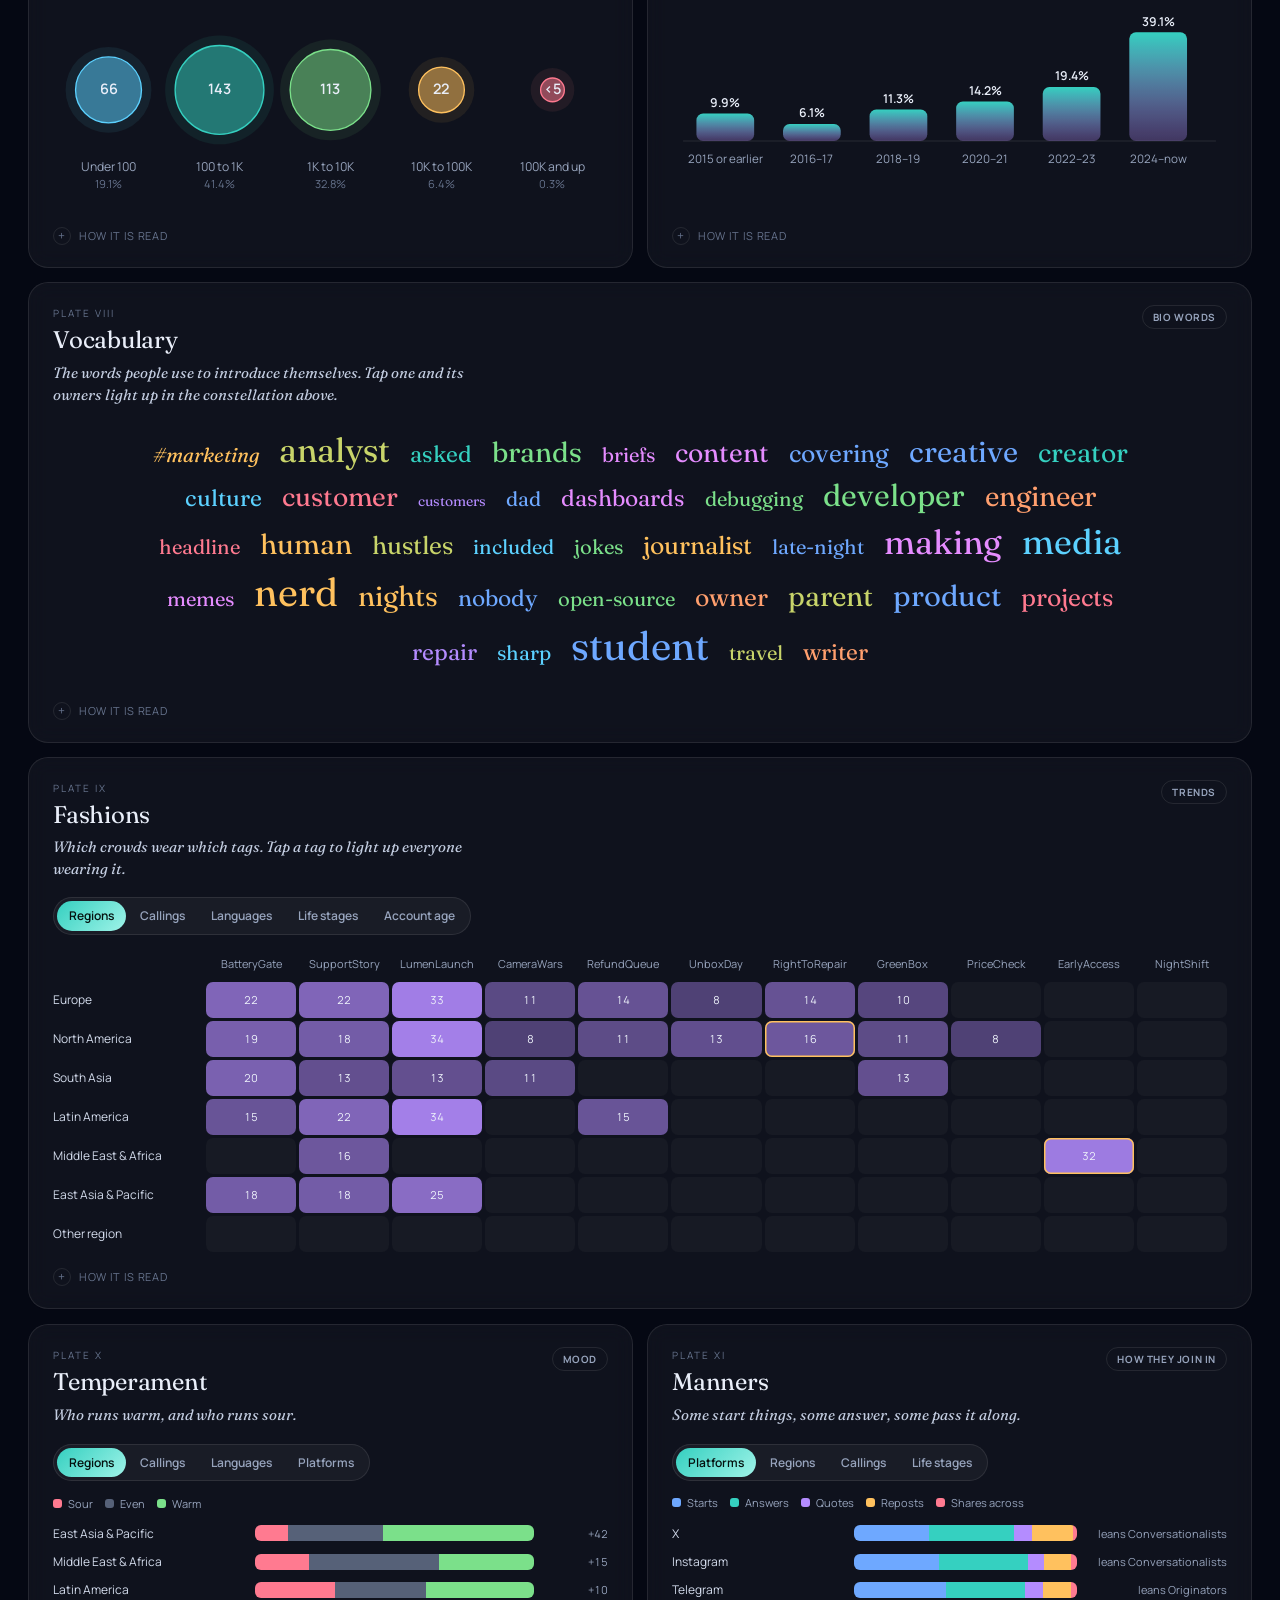
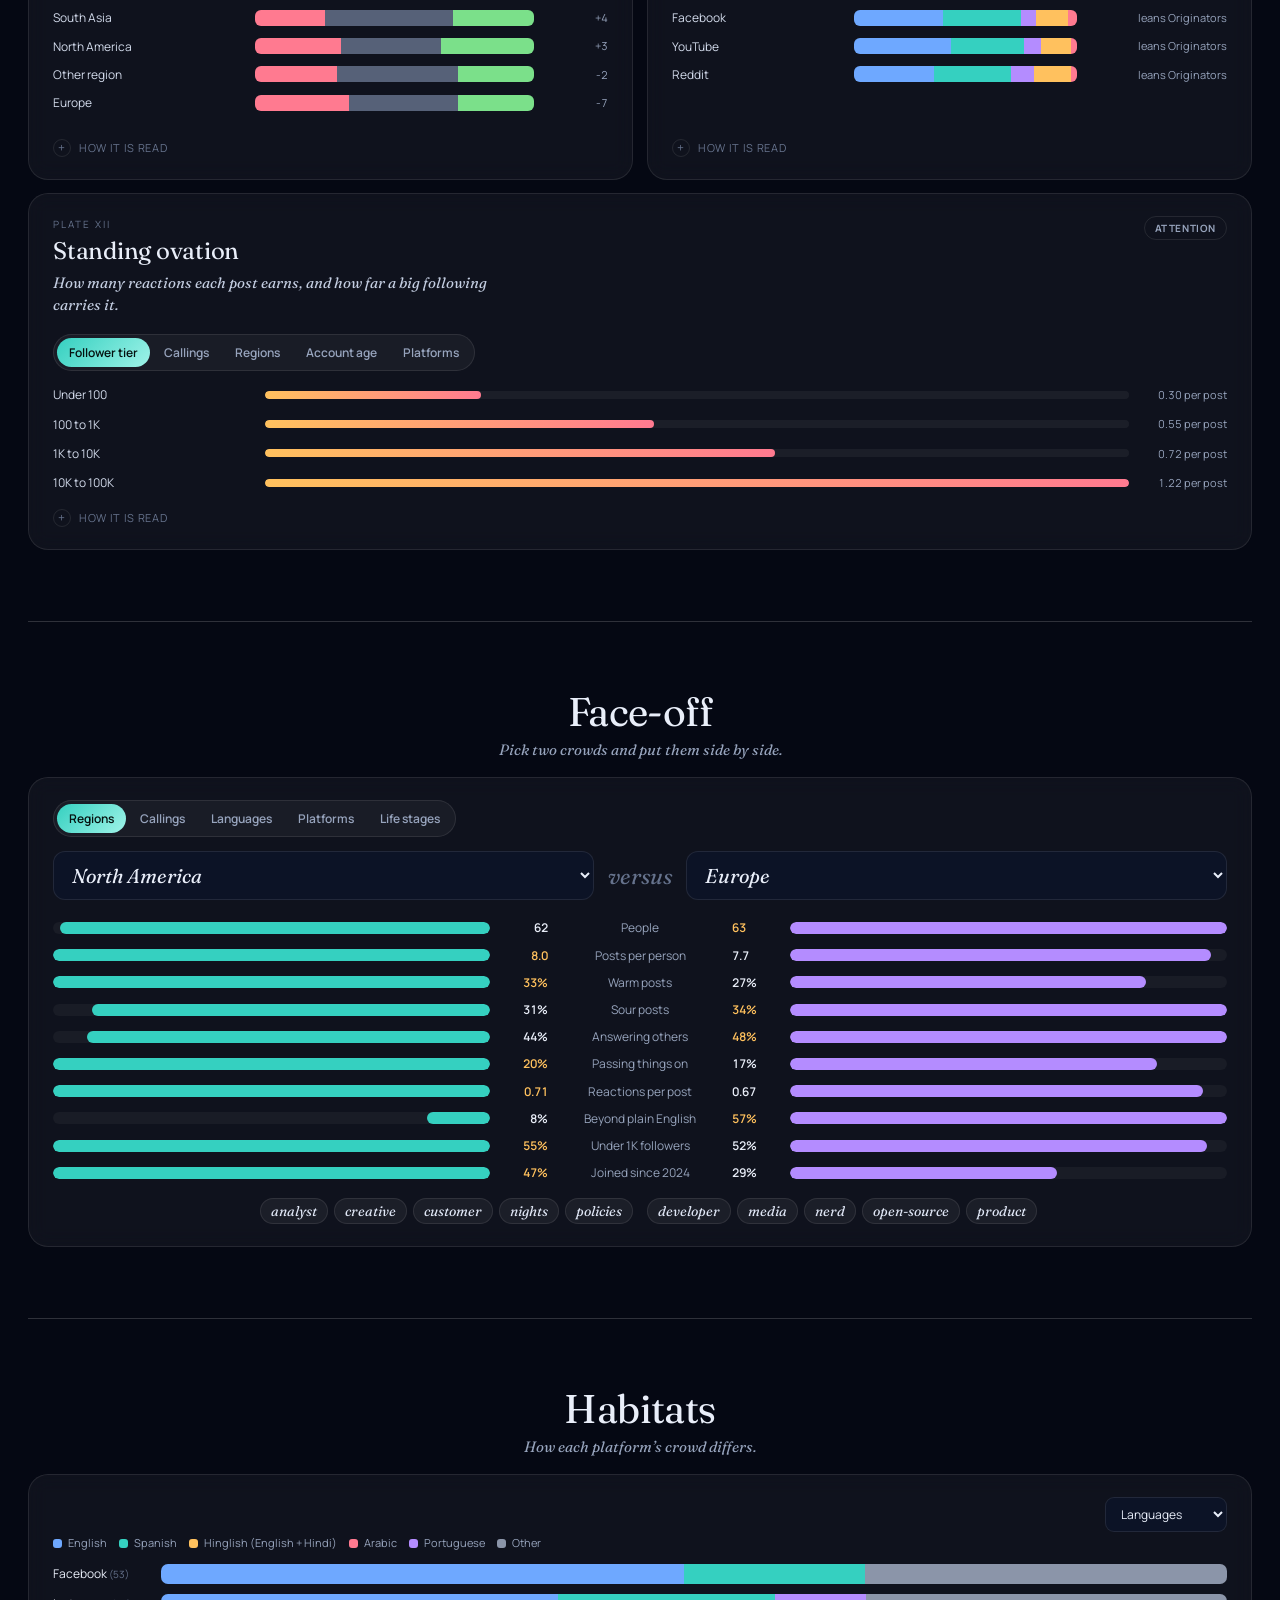
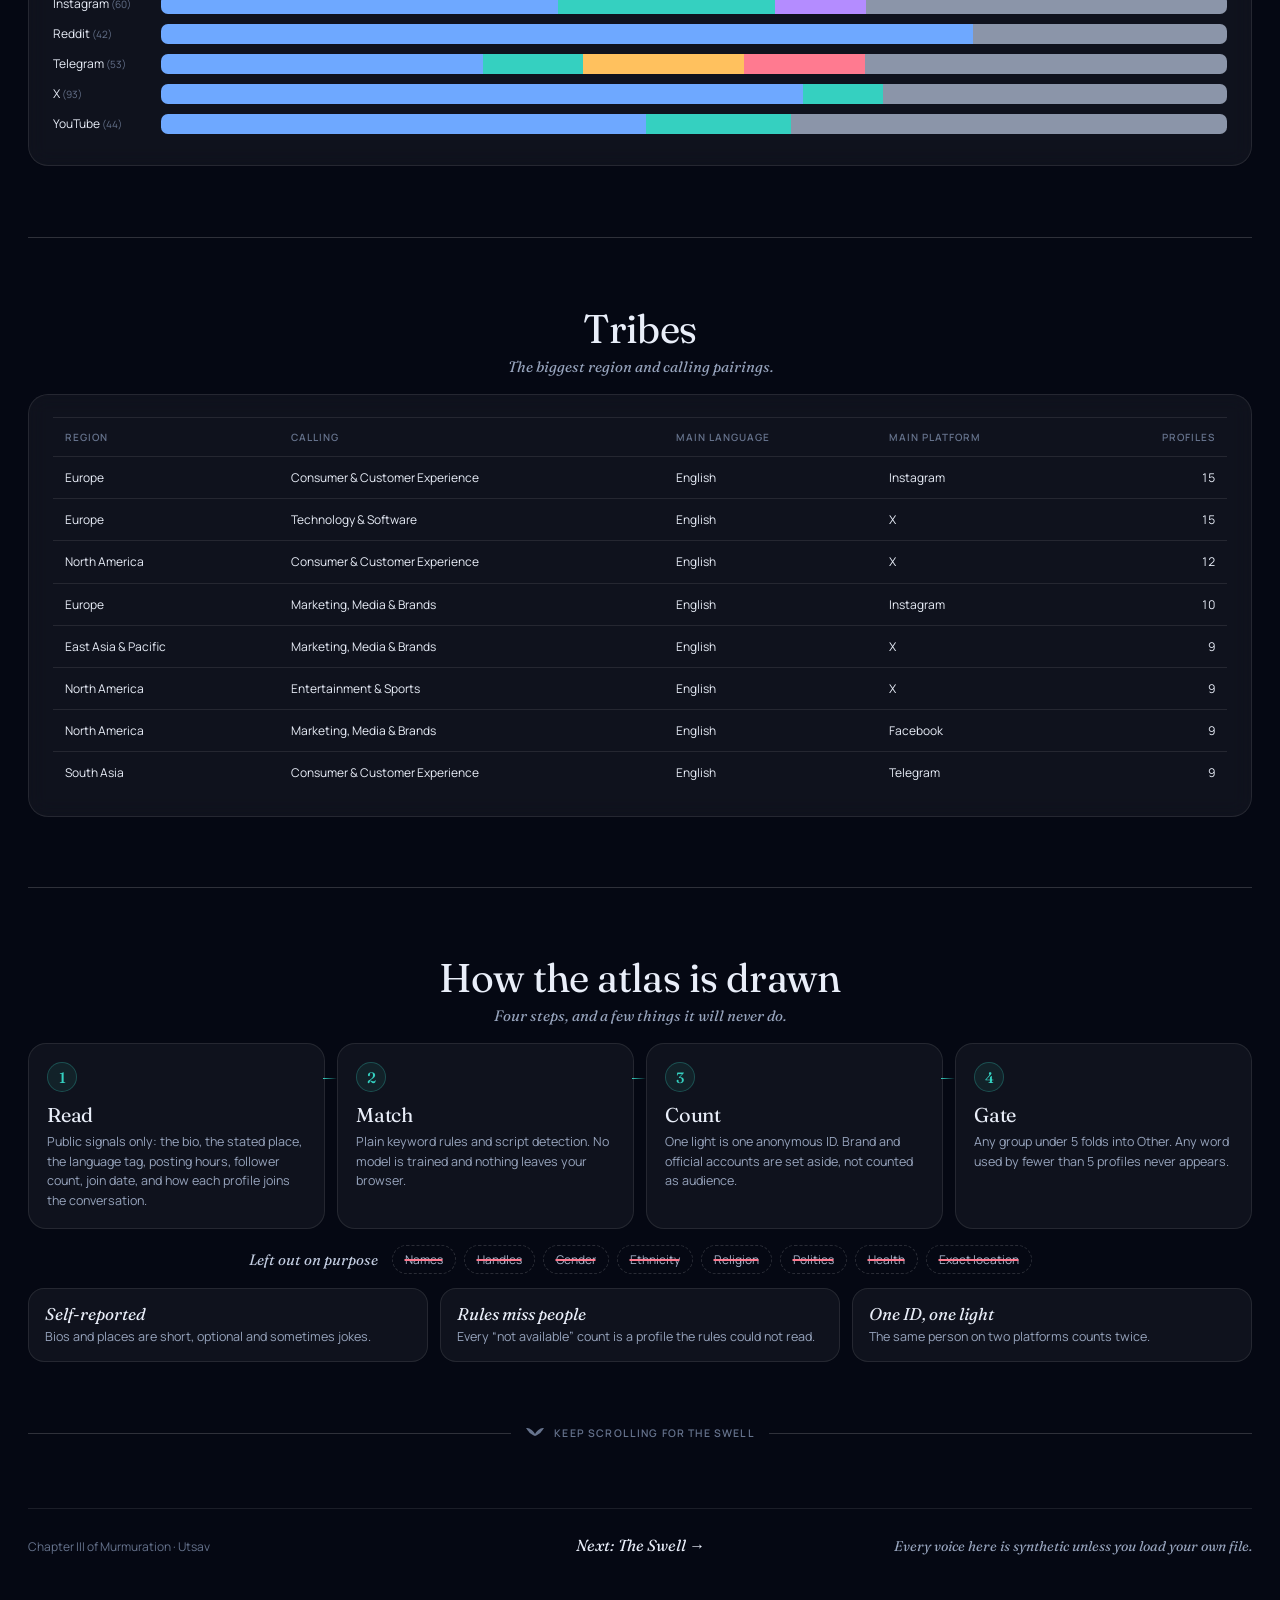
==== commit 3bcd000f: "Report builder, a measured mood model, and animation only between rooms The Report page writes up wh" ====
--- a/atlas/index.html
+++ b/atlas/index.html
@@ -275,7 +275,7 @@
         <svg viewBox="0 0 32 32" aria-hidden="true"><defs><linearGradient id="lg" x1="0" y1="0" x2="1" y2="1"><stop offset="0" stop-color="#35d0c0"/><stop offset="1" stop-color="#b48cff"/></linearGradient></defs><g stroke="url(#lg)" stroke-width="1.2" fill="none" opacity=".7"><path d="M6 22 12 12 20 17 26 7M12 12 14 25 20 17"/></g><g fill="url(#lg)"><circle cx="6" cy="22" r="2.6"/><circle cx="12" cy="12" r="3"/><circle cx="20" cy="17" r="2.6"/><circle cx="26" cy="7" r="2.2"/><circle cx="14" cy="25" r="1.8"/></g></svg>
         <div>Audience Atlas<small>Chapter III &middot; Who they are</small></div>
       </div>
-      <nav class="rail" aria-label="Chapters"><a class="rail-label" href="../index.html" style="text-decoration:none">Murmuration</a><a class="step" href="../listen/index.html"><b>I</b><span>Listen</span></a><a class="step" href="../weather/index.html"><b>II</b><span>Feel</span></a><span class="step on" aria-current="page"><b>III</b><span>Know</span></span><a class="step" href="../swell/index.html"><b>IV</b><span>Trend</span></a><a class="step" href="../grapevine/index.html"><b>V</b><span>Connect</span></a></nav>
+      <nav class="rail" aria-label="Chapters"><a class="rail-label" href="../index.html" style="text-decoration:none">Murmuration</a><a class="step" href="../listen/index.html"><b>I</b><span>Listen</span></a><a class="step" href="../weather/index.html"><b>II</b><span>Feel</span></a><span class="step on" aria-current="page"><b>III</b><span>Know</span></span><a class="step" href="../swell/index.html"><b>IV</b><span>Trend</span></a><a class="step" href="../grapevine/index.html"><b>V</b><span>Connect</span></a><a class="step" href="../report/index.html"><b>R</b><span>Report</span></a></nav>
       <a class="back" href="../index.html">&larr; Murmuration home</a>
     </header>
 
@@ -478,6 +478,8 @@
   <script src="../core/profiler.js"></script>
   <script src="../core/kit.js"></script>
   <script src="../data/audience_sample.js"></script>
+  <script src="../core/senti_model.js"></script>
+  <script src="../core/senti.js"></script>
   <script src="../core/door.js"></script>
   <script src="../core/loupe.js"></script>
   <script>
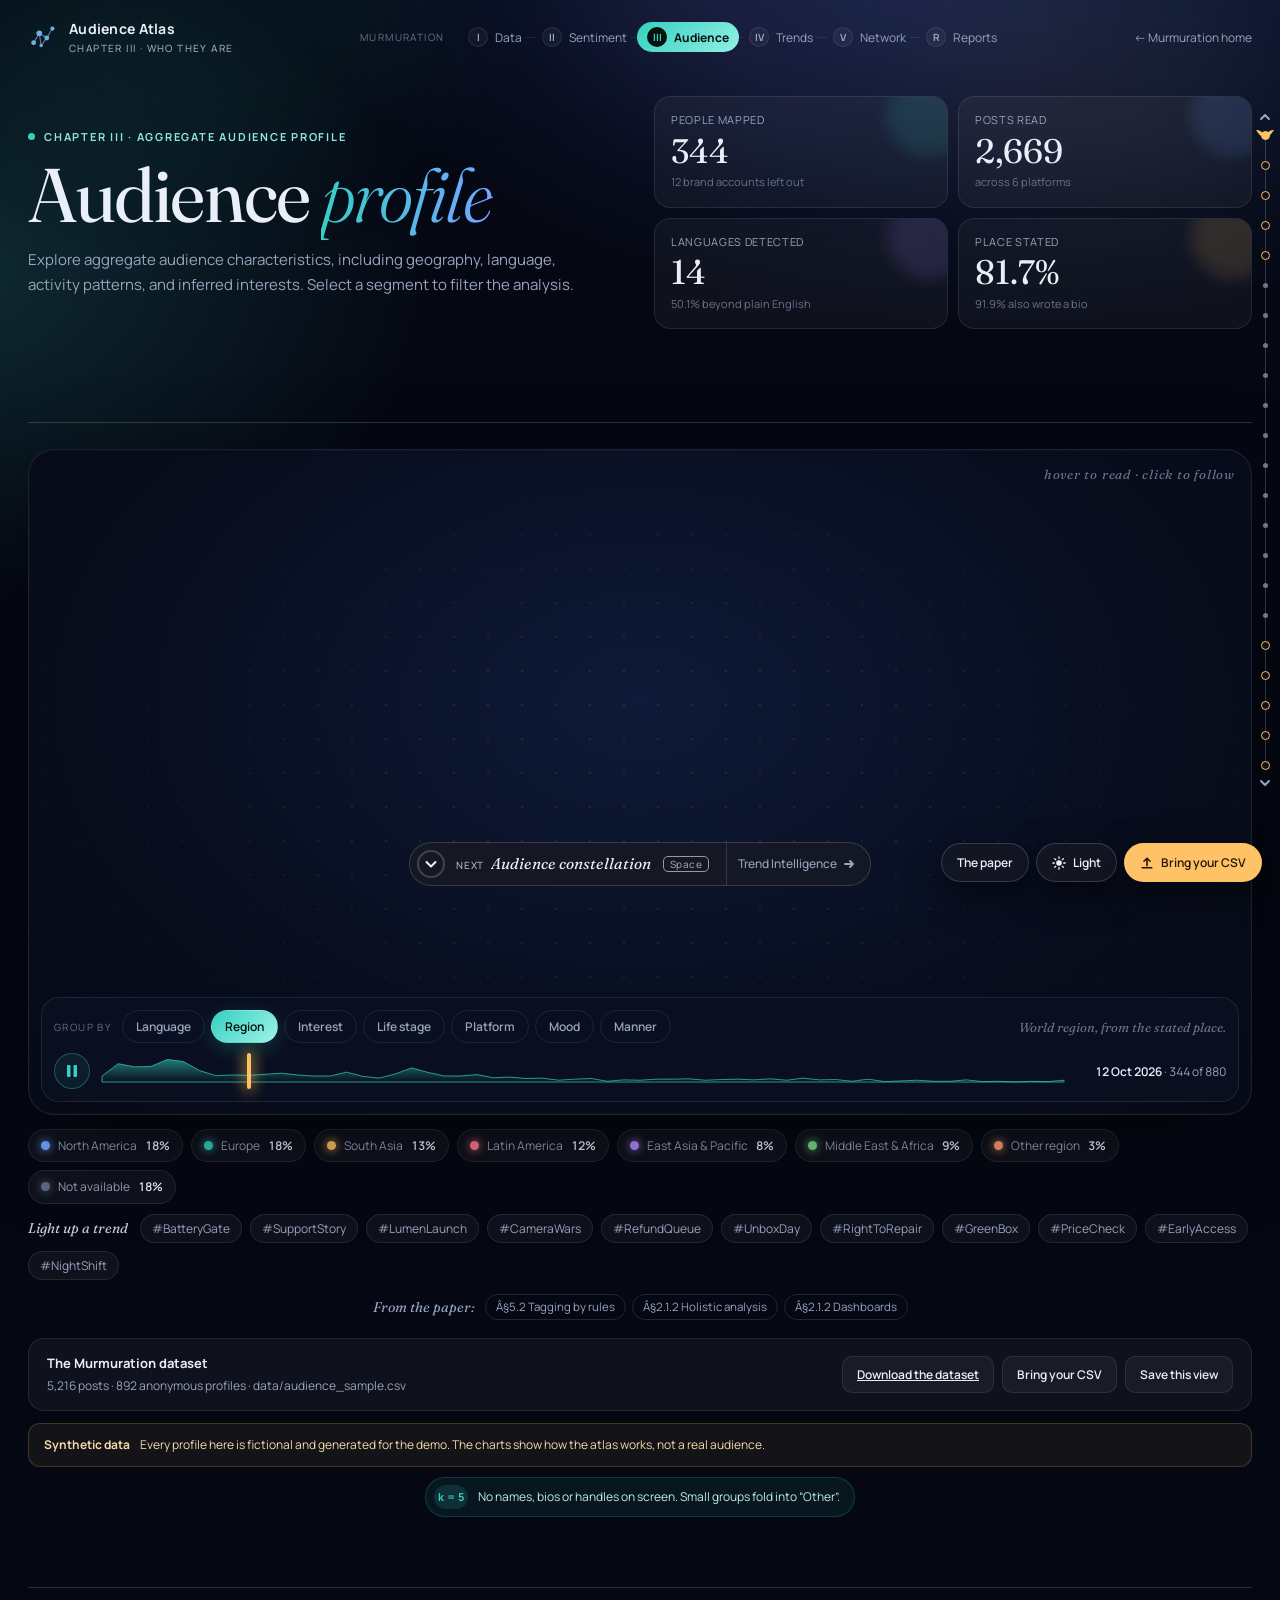
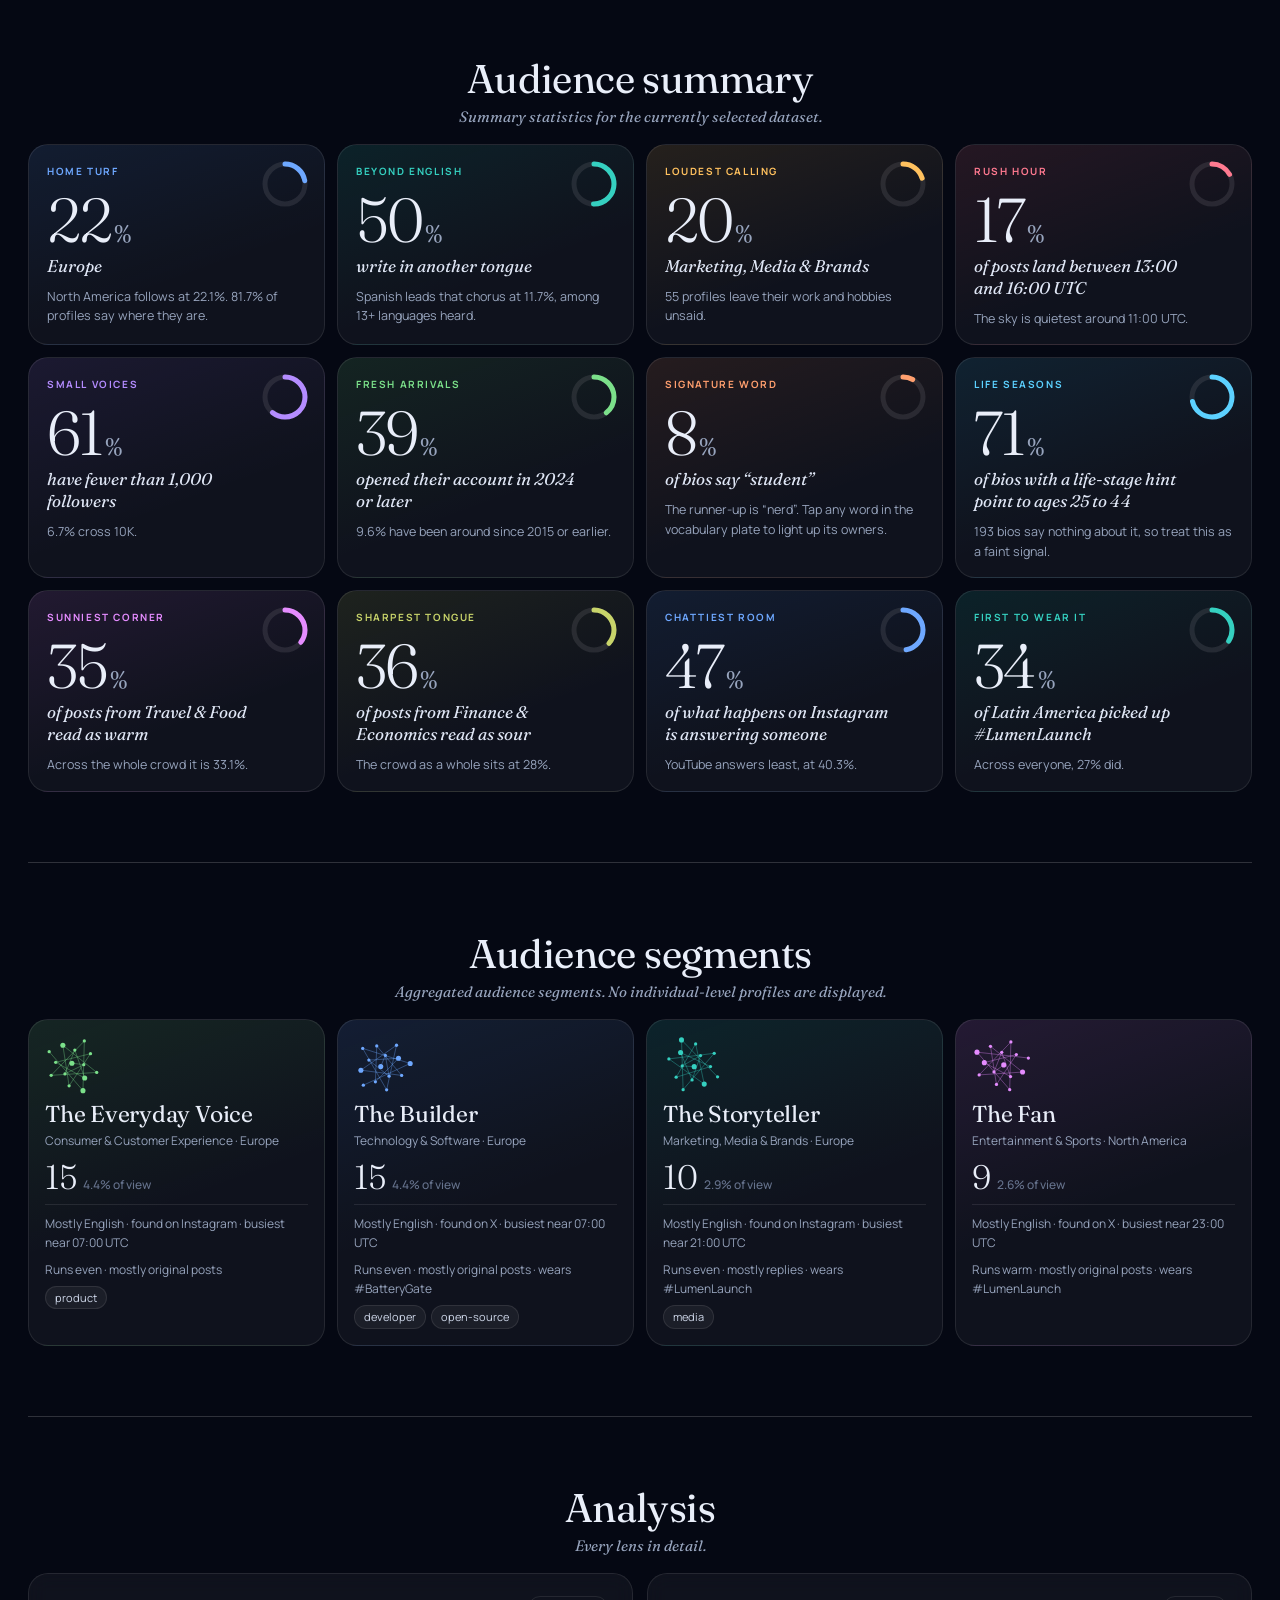
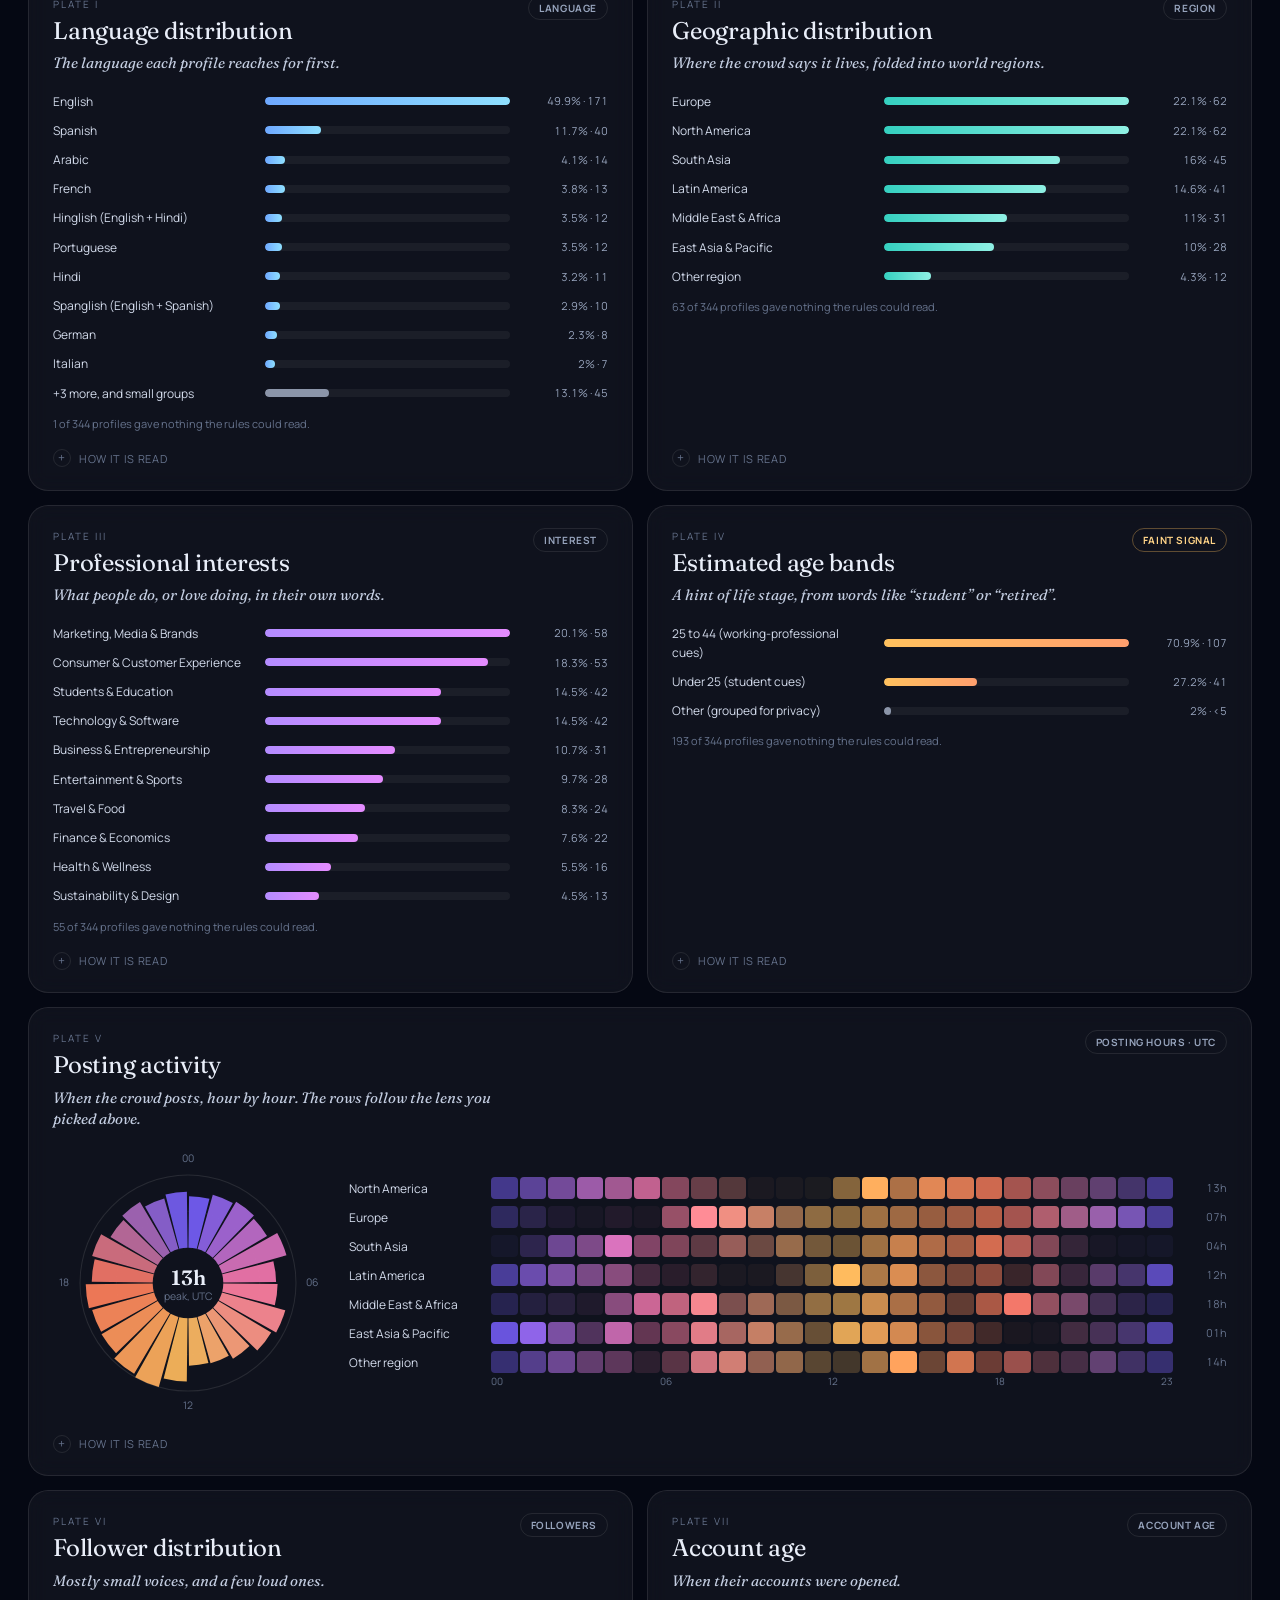
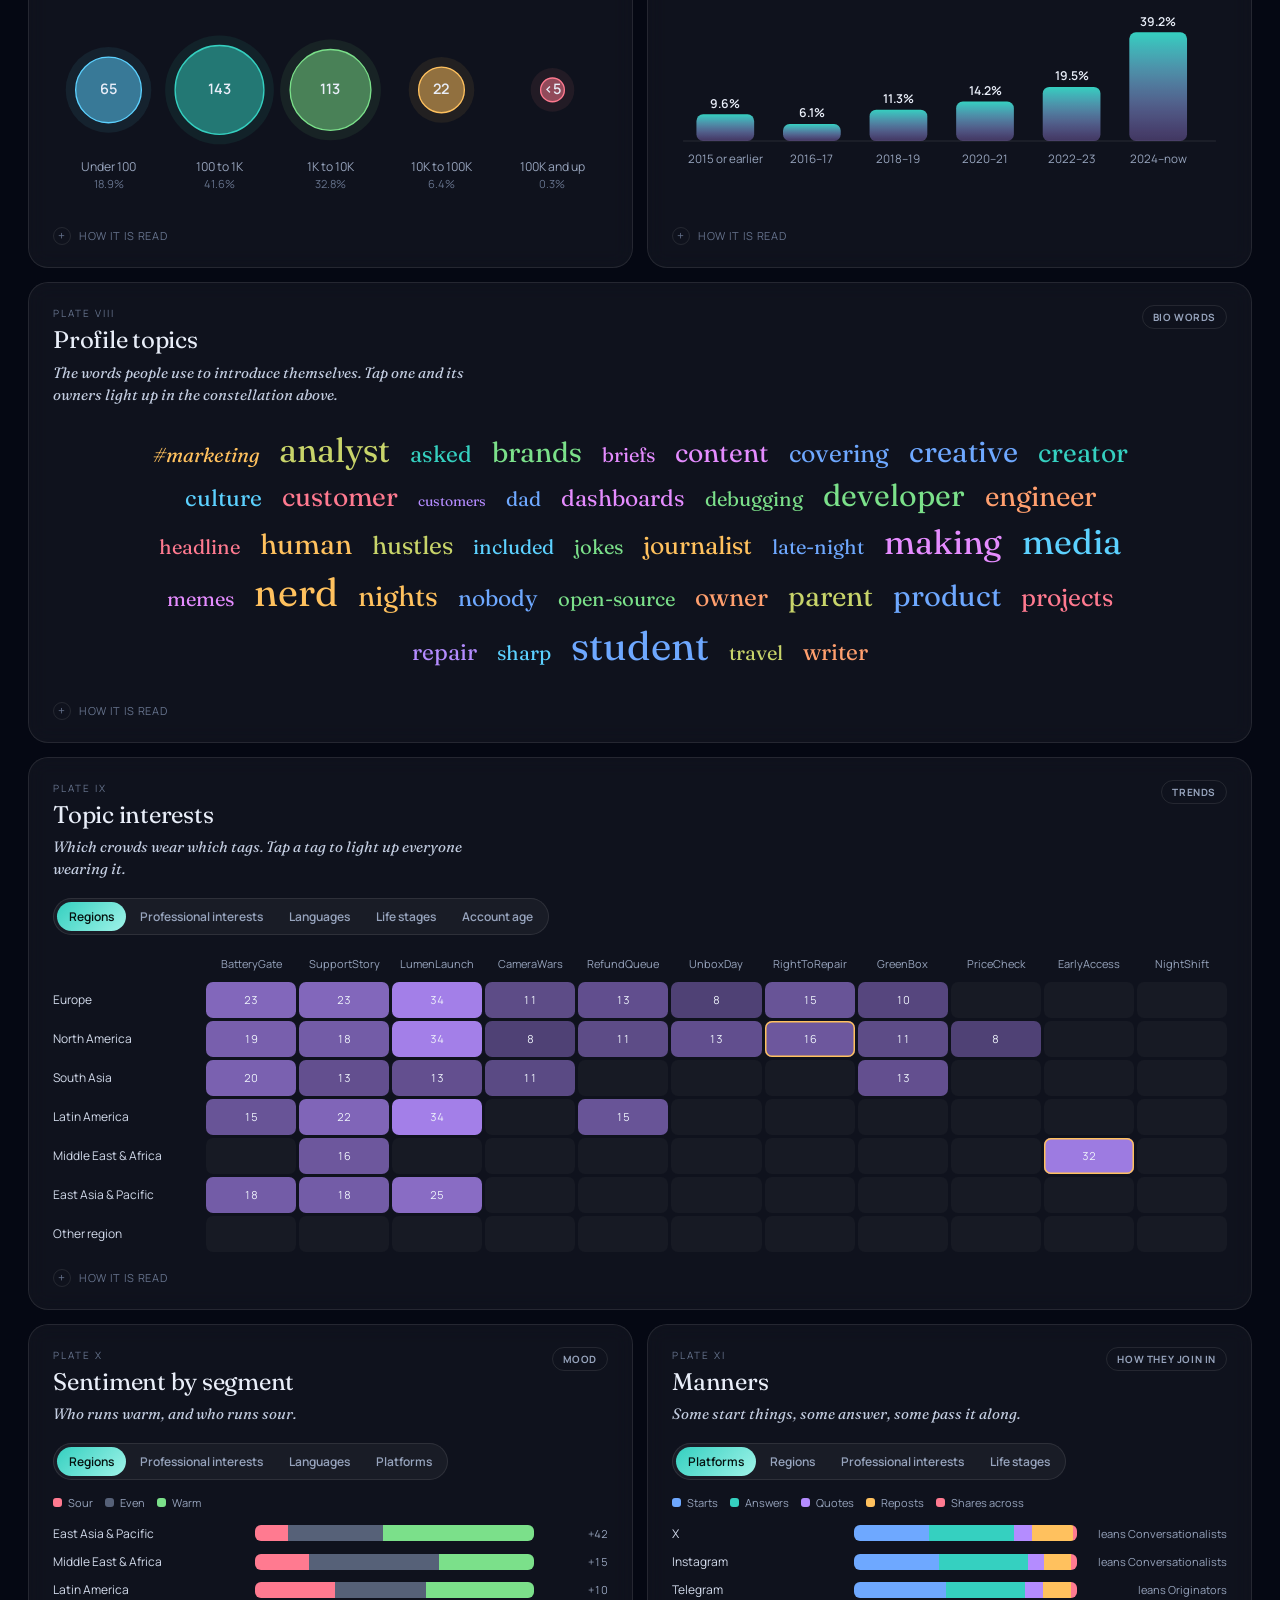
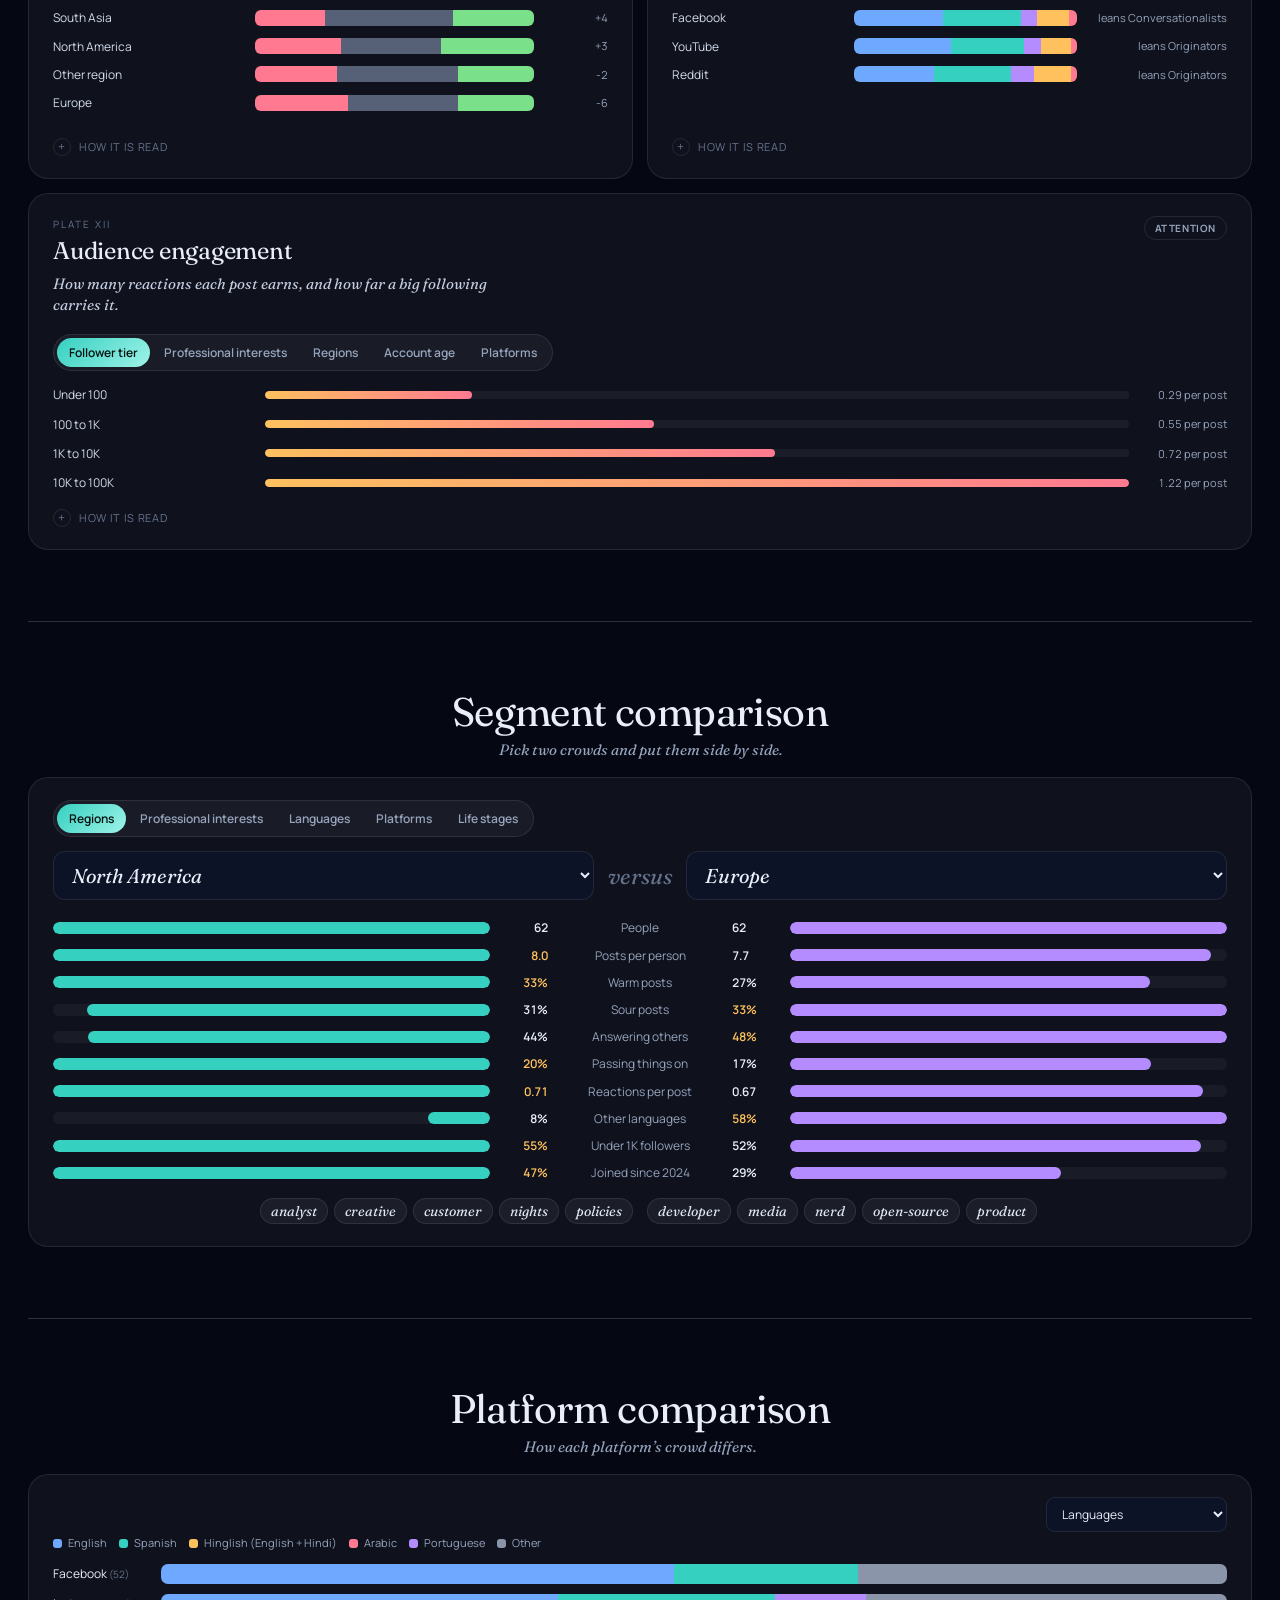
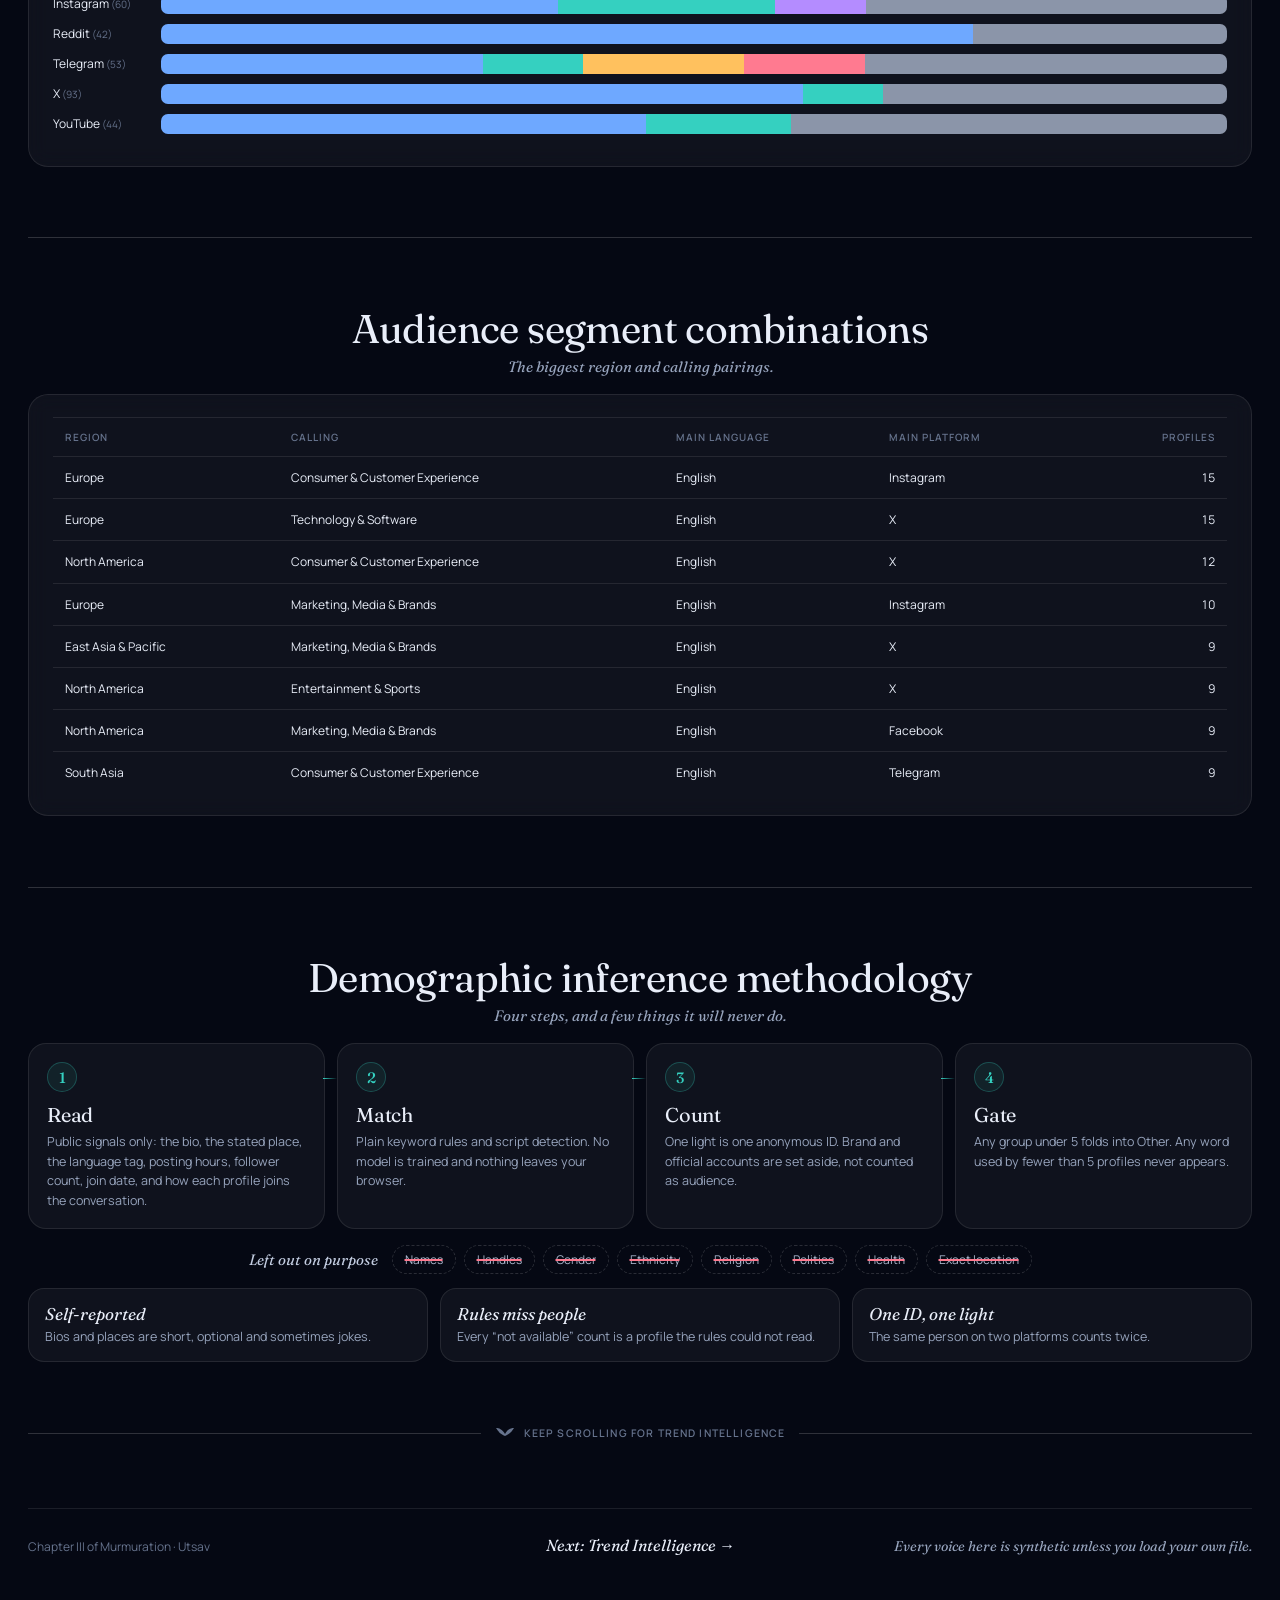
==== commit dc584909: "made cosmetic changes and just changed the language" ====
--- a/atlas/index.html
+++ b/atlas/index.html
@@ -6,7 +6,7 @@
   <meta name="viewport" content="width=device-width, initial-scale=1">
   <meta name="description" content="Audience Atlas: a field guide to the people behind the posts. An interactive constellation of anonymous profiles, with language, region, calling, rhythm, reach and vocabulary plates.">
   <meta name="color-scheme" content="dark">
-  <title>The Audience Atlas | Murmuration</title>
+  <title>Audience Demographics | Murmuration</title>
   <link rel="icon" href="../favicon.svg">
   <link rel="preconnect" href="https://fonts.googleapis.com">
   <link rel="preconnect" href="https://fonts.gstatic.com" crossorigin>
@@ -275,20 +275,20 @@
         <svg viewBox="0 0 32 32" aria-hidden="true"><defs><linearGradient id="lg" x1="0" y1="0" x2="1" y2="1"><stop offset="0" stop-color="#35d0c0"/><stop offset="1" stop-color="#b48cff"/></linearGradient></defs><g stroke="url(#lg)" stroke-width="1.2" fill="none" opacity=".7"><path d="M6 22 12 12 20 17 26 7M12 12 14 25 20 17"/></g><g fill="url(#lg)"><circle cx="6" cy="22" r="2.6"/><circle cx="12" cy="12" r="3"/><circle cx="20" cy="17" r="2.6"/><circle cx="26" cy="7" r="2.2"/><circle cx="14" cy="25" r="1.8"/></g></svg>
         <div>Audience Atlas<small>Chapter III &middot; Who they are</small></div>
       </div>
-      <nav class="rail" aria-label="Chapters"><a class="rail-label" href="../index.html" style="text-decoration:none">Murmuration</a><a class="step" href="../listen/index.html"><b>I</b><span>Listen</span></a><a class="step" href="../weather/index.html"><b>II</b><span>Feel</span></a><span class="step on" aria-current="page"><b>III</b><span>Know</span></span><a class="step" href="../swell/index.html"><b>IV</b><span>Trend</span></a><a class="step" href="../grapevine/index.html"><b>V</b><span>Connect</span></a><a class="step" href="../report/index.html"><b>R</b><span>Report</span></a></nav>
+      <nav class="rail" aria-label="Chapters"><a class="rail-label" href="../index.html" style="text-decoration:none">Murmuration</a><a class="step" href="../listen/index.html"><b>I</b><span>Data</span></a><a class="step" href="../weather/index.html"><b>II</b><span>Sentiment</span></a><span class="step on" aria-current="page"><b>III</b><span>Audience</span></span><a class="step" href="../swell/index.html"><b>IV</b><span>Trends</span></a><a class="step" href="../grapevine/index.html"><b>V</b><span>Network</span></a><a class="step" href="../report/index.html"><b>R</b><span>Reports</span></a></nav>
       <a class="back" href="../index.html">&larr; Murmuration home</a>
     </header>
 
     <section class="hero" aria-labelledby="title">
       <div>
-        <div class="eyebrow"><i class="live"></i> Chapter III &middot; A field guide to the audience</div>
-        <h1 id="title">The crowd, <em>charted</em></h1>
-        <p class="lede">Where they live, what they speak, when they are awake. Every light is one anonymous profile. Tap a cluster and the whole atlas turns to follow it.</p>
+        <div class="eyebrow"><i class="live"></i> Chapter III &middot; Aggregate audience profile</div>
+        <h1 id="title">Audience <em>profile</em></h1>
+        <p class="lede">Explore aggregate audience characteristics, including geography, language, activity patterns, and inferred interests. Select a segment to filter the analysis.</p>
       </div>
       <div class="kpis" aria-label="Summary">
         <div class="kpi" style="--c:#35d0c0"><span>People mapped</span><strong id="k-users">&ndash;</strong><small id="k-users-sub">anonymous IDs</small></div>
         <div class="kpi" style="--c:#6ea8ff"><span>Posts read</span><strong id="k-posts">&ndash;</strong><small id="k-posts-sub">in view</small></div>
-        <div class="kpi" style="--c:#b48cff"><span>Languages heard</span><strong id="k-langs">&ndash;</strong><small id="k-multi">&nbsp;</small></div>
+        <div class="kpi" style="--c:#b48cff"><span>Languages detected</span><strong id="k-langs">&ndash;</strong><small id="k-multi">&nbsp;</small></div>
         <div class="kpi" style="--c:#ffc15e"><span>Place stated</span><strong id="k-cov">&ndash;</strong><small id="k-cov-sub">&nbsp;</small></div>
       </div>
     </section>
@@ -337,41 +337,41 @@
     <div id="notice" role="status"></div>
     <div class="gate" title="Groups under 5 profiles fold into Other. Words used by under 5 profiles never appear."><b>k = 5</b><span>No names, bios or handles on screen. Small groups fold into &ldquo;Other&rdquo;.</span></div>
 
-    <div class="section-head"><h2>Field notes</h2><p>Written fresh from whatever is on screen.</p></div>
-    <section class="notes" id="notes" aria-label="Field notes"></section>
-
-    <div class="section-head"><h2>Cast of characters</h2><p>Composite archetypes from the biggest groups. Never one person.</p></div>
+    <div class="section-head"><h2>Audience summary</h2><p>Summary statistics for the currently selected dataset.</p></div>
+    <section class="notes" id="notes" aria-label="Audience summary"></section>
+
+    <div class="section-head"><h2>Audience segments</h2><p>Aggregated audience segments. No individual-level profiles are displayed.</p></div>
     <section class="personas" id="personas" aria-label="Audience personas"></section>
 
-    <div class="section-head"><h2>The plates</h2><p>Every lens in detail.</p></div>
+    <div class="section-head"><h2>Analysis</h2><p>Every lens in detail.</p></div>
     <div class="plates">
       <section class="glass plate" aria-labelledby="h-lang">
-        <div class="plate-head"><div><span class="plate-no">Plate I</span><h3 id="h-lang">Tongues</h3></div><span class="tag">Language</span></div>
+        <div class="plate-head"><div><span class="plate-no">Plate I</span><h3 id="h-lang">Language distribution</h3></div><span class="tag">Language</span></div>
         <p class="cap">The language each profile reaches for first.</p>
         <div class="bars" id="bars-language"></div><div class="na" id="na-language"></div>
         <details class="how"><summary>How it is read</summary><p>The language tag on each post decides it. When a post has no tag, the writing script (Devanagari, Arabic, Cyrillic and so on) gives it away. Mixed speech such as Hinglish keeps its own line.</p></details>
       </section>
       <section class="glass plate" aria-labelledby="h-reg">
-        <div class="plate-head"><div><span class="plate-no">Plate II</span><h3 id="h-reg">Territories</h3></div><span class="tag">Region</span></div>
+        <div class="plate-head"><div><span class="plate-no">Plate II</span><h3 id="h-reg">Geographic distribution</h3></div><span class="tag">Region</span></div>
         <p class="cap">Where the crowd says it lives, folded into world regions.</p>
         <div class="bars" id="bars-region"></div><div class="na" id="na-region"></div>
         <details class="how"><summary>How it is read</summary><p>City and country names in the location field are matched to a world region. Exact places are never shown, and a blank or joke location counts as not stated.</p></details>
       </section>
       <section class="glass plate" aria-labelledby="h-int">
-        <div class="plate-head"><div><span class="plate-no">Plate III</span><h3 id="h-int">Callings</h3></div><span class="tag">Interest</span></div>
+        <div class="plate-head"><div><span class="plate-no">Plate III</span><h3 id="h-int">Professional interests</h3></div><span class="tag">Interest</span></div>
         <p class="cap">What people do, or love doing, in their own words.</p>
         <div class="bars" id="bars-interest"></div><div class="na" id="na-interest"></div>
         <details class="how"><summary>How it is read</summary><p>Keyword rules read each bio for work and hobby themes. A bio can carry several, so these shares add up past 100%. In the constellation each dot sits in its first match.</p></details>
       </section>
       <section class="glass plate" aria-labelledby="h-age">
-        <div class="plate-head"><div><span class="plate-no">Plate IV</span><h3 id="h-age">Seasons</h3></div><span class="tag warn">Faint signal</span></div>
+        <div class="plate-head"><div><span class="plate-no">Plate IV</span><h3 id="h-age">Estimated age bands</h3></div><span class="tag warn">Faint signal</span></div>
         <p class="cap">A hint of life stage, from words like &ldquo;student&rdquo; or &ldquo;retired&rdquo;.</p>
         <div class="bars" id="bars-age"></div><div class="na" id="na-age"></div>
         <details class="how"><summary>How it is read</summary><p>Most bios give no hint at all. This is a group-level estimate from self-described words and says nothing about any one person.</p></details>
       </section>
 
       <section class="glass plate wide" aria-labelledby="h-rh">
-        <div class="plate-head"><div><span class="plate-no">Plate V</span><h3 id="h-rh">Rhythm</h3></div><span class="tag">Posting hours &middot; UTC</span></div>
+        <div class="plate-head"><div><span class="plate-no">Plate V</span><h3 id="h-rh">Posting activity</h3></div><span class="tag">Posting hours &middot; UTC</span></div>
         <p class="cap">When the crowd posts, hour by hour. The rows follow the lens you picked above.</p>
         <div class="rhythm">
           <div><svg class="clock" id="clock" viewBox="-130 -130 260 260" role="img" aria-label="24-hour clock of posting activity in UTC"></svg></div>
@@ -381,37 +381,37 @@
       </section>
 
       <section class="glass plate" aria-labelledby="h-rc">
-        <div class="plate-head"><div><span class="plate-no">Plate VI</span><h3 id="h-rc">Reach</h3></div><span class="tag">Followers</span></div>
+        <div class="plate-head"><div><span class="plate-no">Plate VI</span><h3 id="h-rc">Follower distribution</h3></div><span class="tag">Followers</span></div>
         <p class="cap">Mostly small voices, and a few loud ones.</p>
         <svg class="viz" id="reach" viewBox="0 0 500 170" role="img" aria-label="Follower tiers as bubbles"></svg><div class="na" id="na-reach"></div>
         <details class="how"><summary>How it is read</summary><p>Public follower counts, grouped into five tiers. Bubble area follows the number of profiles in each tier.</p></details>
       </section>
       <section class="glass plate" aria-labelledby="h-tn">
-        <div class="plate-head"><div><span class="plate-no">Plate VII</span><h3 id="h-tn">Tenure</h3></div><span class="tag">Account age</span></div>
+        <div class="plate-head"><div><span class="plate-no">Plate VII</span><h3 id="h-tn">Account age</h3></div><span class="tag">Account age</span></div>
         <p class="cap">When their accounts were opened.</p>
         <svg class="viz" id="tenure" viewBox="0 0 500 170" role="img" aria-label="Account age cohorts as columns"></svg><div class="na" id="na-tenure"></div>
         <details class="how"><summary>How it is read</summary><p>Public join dates, grouped into two-year cohorts. A tall right-hand column means a young audience on that platform.</p></details>
       </section>
 
       <section class="glass plate wide" aria-labelledby="h-vo">
-        <div class="plate-head"><div><span class="plate-no">Plate VIII</span><h3 id="h-vo">Vocabulary</h3></div><span class="tag">Bio words</span></div>
+        <div class="plate-head"><div><span class="plate-no">Plate VIII</span><h3 id="h-vo">Profile topics</h3></div><span class="tag">Bio words</span></div>
         <p class="cap">The words people use to introduce themselves. Tap one and its owners light up in the constellation above.</p>
         <div class="vocab" id="vocab"></div><div class="na" id="na-vocab" style="text-align:center"></div>
         <details class="how"><summary>How it is read</summary><p>Only words used by at least 5 profiles appear, and common filler words are dropped. Larger means more profiles. Italic words are hashtags. The bios themselves are never shown.</p></details>
       </section>
 
       <section class="glass plate wide" data-net aria-labelledby="h-fa">
-        <div class="plate-head"><div><span class="plate-no">Plate IX</span><h3 id="h-fa">Fashions</h3></div><span class="tag">Trends</span></div>
+        <div class="plate-head"><div><span class="plate-no">Plate IX</span><h3 id="h-fa">Topic interests</h3></div><span class="tag">Trends</span></div>
         <p class="cap">Which crowds wear which tags. Tap a tag to light up everyone wearing it.</p>
-        <div class="opts"><div class="tabs" id="fash-dim"><button type="button" data-d="region" aria-pressed="true">Regions</button><button type="button" data-d="interest" aria-pressed="false">Callings</button><button type="button" data-d="language" aria-pressed="false">Languages</button><button type="button" data-d="age" aria-pressed="false">Life stages</button><button type="button" data-d="cohort" aria-pressed="false">Account age</button></div></div>
+        <div class="opts"><div class="tabs" id="fash-dim"><button type="button" data-d="region" aria-pressed="true">Regions</button><button type="button" data-d="interest" aria-pressed="false">Professional interests</button><button type="button" data-d="language" aria-pressed="false">Languages</button><button type="button" data-d="age" aria-pressed="false">Life stages</button><button type="button" data-d="cohort" aria-pressed="false">Account age</button></div></div>
         <div class="scrollx"><div class="fgrid" id="fgrid"></div></div>
         <details class="how"><summary>How it is read</summary><p>Each number is the share of a group who used that hashtag. A gold outline means the group took it up at least one and a half times as often as everyone else. Cells with fewer than 5 people stay blank.</p></details>
       </section>
 
       <section class="glass plate" data-net aria-labelledby="h-te">
-        <div class="plate-head"><div><span class="plate-no">Plate X</span><h3 id="h-te">Temperament</h3></div><span class="tag">Mood</span></div>
+        <div class="plate-head"><div><span class="plate-no">Plate X</span><h3 id="h-te">Sentiment by segment</h3></div><span class="tag">Mood</span></div>
         <p class="cap">Who runs warm, and who runs sour.</p>
-        <div class="opts"><div class="tabs" id="temp-dim"><button type="button" data-d="region" aria-pressed="true">Regions</button><button type="button" data-d="interest" aria-pressed="false">Callings</button><button type="button" data-d="language" aria-pressed="false">Languages</button><button type="button" data-d="platform" aria-pressed="false">Platforms</button></div></div>
+        <div class="opts"><div class="tabs" id="temp-dim"><button type="button" data-d="region" aria-pressed="true">Regions</button><button type="button" data-d="interest" aria-pressed="false">Professional interests</button><button type="button" data-d="language" aria-pressed="false">Languages</button><button type="button" data-d="platform" aria-pressed="false">Platforms</button></div></div>
         <div class="lgd"><span><i style="background:#ff7a90"></i>Sour</span><span><i style="background:#566178"></i>Even</span><span><i style="background:#7be08a"></i>Warm</span></div>
         <div id="temper"></div>
         <details class="how"><summary>How it is read</summary><p>Groups are sorted from warmest to sourest by the share of positive minus negative posts. The number on the right is that balance, from &minus;100 to +100.</p></details>
@@ -420,46 +420,46 @@
       <section class="glass plate" data-net aria-labelledby="h-ma">
         <div class="plate-head"><div><span class="plate-no">Plate XI</span><h3 id="h-ma">Manners</h3></div><span class="tag">How they join in</span></div>
         <p class="cap">Some start things, some answer, some pass it along.</p>
-        <div class="opts"><div class="tabs" id="man-dim"><button type="button" data-d="platform" aria-pressed="true">Platforms</button><button type="button" data-d="region" aria-pressed="false">Regions</button><button type="button" data-d="interest" aria-pressed="false">Callings</button><button type="button" data-d="age" aria-pressed="false">Life stages</button></div></div>
+        <div class="opts"><div class="tabs" id="man-dim"><button type="button" data-d="platform" aria-pressed="true">Platforms</button><button type="button" data-d="region" aria-pressed="false">Regions</button><button type="button" data-d="interest" aria-pressed="false">Professional interests</button><button type="button" data-d="age" aria-pressed="false">Life stages</button></div></div>
         <div class="lgd" id="man-lgd"></div>
         <div id="manners"></div>
         <details class="how"><summary>How it is read</summary><p>Every post, reply, quote, repost and share by the group, as shares of what it does. The label on the right is the style this group has more of than the other groups do.</p></details>
       </section>
 
       <section class="glass plate wide" data-net aria-labelledby="h-ov">
-        <div class="plate-head"><div><span class="plate-no">Plate XII</span><h3 id="h-ov">Standing ovation</h3></div><span class="tag">Attention</span></div>
+        <div class="plate-head"><div><span class="plate-no">Plate XII</span><h3 id="h-ov">Audience engagement</h3></div><span class="tag">Attention</span></div>
         <p class="cap">How many reactions each post earns, and how far a big following carries it.</p>
-        <div class="opts"><div class="tabs" id="att-dim"><button type="button" data-d="reach" aria-pressed="true">Follower tier</button><button type="button" data-d="interest" aria-pressed="false">Callings</button><button type="button" data-d="region" aria-pressed="false">Regions</button><button type="button" data-d="cohort" aria-pressed="false">Account age</button><button type="button" data-d="platform" aria-pressed="false">Platforms</button></div></div>
+        <div class="opts"><div class="tabs" id="att-dim"><button type="button" data-d="reach" aria-pressed="true">Follower tier</button><button type="button" data-d="interest" aria-pressed="false">Professional interests</button><button type="button" data-d="region" aria-pressed="false">Regions</button><button type="button" data-d="cohort" aria-pressed="false">Account age</button><button type="button" data-d="platform" aria-pressed="false">Platforms</button></div></div>
         <div id="ovation"></div>
         <details class="how"><summary>How it is read</summary><p>Replies, quotes, reposts and shares received from other people, divided by the group&rsquo;s own original posts. Reposts by the group itself are left out.</p></details>
       </section>
     </div>
 
     <div data-net>
-      <div class="section-head"><h2>Face-off</h2><p>Pick two crowds and put them side by side.</p></div>
+      <div class="section-head"><h2>Segment comparison</h2><p>Pick two crowds and put them side by side.</p></div>
       <section class="glass faceoff" aria-label="Compare two groups">
-        <div class="opts"><div class="tabs" id="fo-dim"><button type="button" data-d="region" aria-pressed="true">Regions</button><button type="button" data-d="interest" aria-pressed="false">Callings</button><button type="button" data-d="language" aria-pressed="false">Languages</button><button type="button" data-d="platform" aria-pressed="false">Platforms</button><button type="button" data-d="age" aria-pressed="false">Life stages</button></div></div>
+        <div class="opts"><div class="tabs" id="fo-dim"><button type="button" data-d="region" aria-pressed="true">Regions</button><button type="button" data-d="interest" aria-pressed="false">Professional interests</button><button type="button" data-d="language" aria-pressed="false">Languages</button><button type="button" data-d="platform" aria-pressed="false">Platforms</button><button type="button" data-d="age" aria-pressed="false">Life stages</button></div></div>
         <div class="fo-pick"><label class="sr" for="fo-a">First crowd</label><select id="fo-a"></select><b>versus</b><label class="sr" for="fo-b">Second crowd</label><select id="fo-b"></select></div>
         <div id="fo-rows"></div>
         <div class="fo-words" id="fo-words"></div>
       </section>
     </div>
 
-    <div class="section-head"><h2>Habitats</h2><p>How each platform&rsquo;s crowd differs.</p></div>
+    <div class="section-head"><h2>Platform comparison</h2><p>How each platform&rsquo;s crowd differs.</p></div>
     <section class="glass plate" aria-labelledby="h-plat">
       <div class="plate-head"><h3 id="h-plat" class="sr">Compare platforms</h3>
-        <div style="margin-left:auto"><label for="dim" class="sr">Dimension</label><select id="dim" aria-label="Choose what to compare"><option value="language">Languages</option><option value="region">Regions</option><option value="interest">Callings</option></select></div></div>
+        <div style="margin-left:auto"><label for="dim" class="sr">Dimension</label><select id="dim" aria-label="Choose what to compare"><option value="language">Languages</option><option value="region">Regions</option><option value="interest">Professional interests</option></select></div></div>
       <div class="legend2" id="stack-legend"></div><div id="stack"></div>
     </section>
 
-    <div class="section-head"><h2>Tribes</h2><p>The biggest region and calling pairings.</p></div>
+    <div class="section-head"><h2>Audience segment combinations</h2><p>The biggest region and calling pairings.</p></div>
     <section class="glass plate" aria-labelledby="h-seg">
       <h3 id="h-seg" class="sr">Largest audience segments</h3>
       <div class="table-scroll"><table><thead><tr><th>Region</th><th>Calling</th><th>Main language</th><th>Main platform</th><th class="num">Profiles</th></tr></thead><tbody id="seg-body"></tbody></table></div>
     </section>
 
-    <div class="section-head"><h2>How the atlas is drawn</h2><p>Four steps, and a few things it will never do.</p></div>
-    <section class="pipeline" aria-label="How the atlas is drawn">
+    <div class="section-head"><h2>Demographic inference methodology</h2><p>Four steps, and a few things it will never do.</p></div>
+    <section class="pipeline" aria-label="Demographic inference methodology">
       <div class="stepc"><div class="n">1</div><h3>Read</h3><p>Public signals only: the bio, the stated place, the language tag, posting hours, follower count, join date, and how each profile joins the conversation.</p></div>
       <div class="stepc"><div class="n">2</div><h3>Match</h3><p>Plain keyword rules and script detection. No model is trained and nothing leaves your browser.</p></div>
       <div class="stepc"><div class="n">3</div><h3>Count</h3><p>One light is one anonymous ID. Brand and official accounts are set aside, not counted as audience.</p></div>
@@ -472,7 +472,7 @@
       <div class="caveat"><b>One ID, one light</b>The same person on two platforms counts twice.</div>
     </div>
 
-    <footer><span>Chapter III of Murmuration &middot; Utsav</span><a href="../swell/index.html" style="font:italic 16px var(--display);color:var(--ink);text-decoration:none">Next: The Swell &rarr;</a><em>Every voice here is synthetic unless you load your own file.</em></footer>
+    <footer><span>Chapter III of Murmuration &middot; Utsav</span><a href="../swell/index.html" style="font:italic 16px var(--display);color:var(--ink);text-decoration:none">Next: Trend Intelligence &rarr;</a><em>Every voice here is synthetic unless you load your own file.</em></footer>
   </main>
 
   <script src="../core/profiler.js"></script>
@@ -586,7 +586,7 @@
       }).then(function (found) {
         if (found) return found;
         return loadSampleText().then(function (t) {
-          return { rows: P.parseCSV(t), title: window.MURMUR_UPLOAD ? window.MURMUR_UPLOAD.name : 'The Murmuration flock', meta: window.MURMUR_UPLOAD ? 'cleaned at the door' : 'data/audience_sample.csv', demo: !window.MURMUR_UPLOAD };
+          return { rows: P.parseCSV(t), title: window.MURMUR_UPLOAD ? window.MURMUR_UPLOAD.name : 'The Murmuration dataset', meta: window.MURMUR_UPLOAD ? 'cleaned at the door' : 'data/audience_sample.csv', demo: !window.MURMUR_UPLOAD };
         });
       }).then(function (d) {
         if (S.manual) return;
@@ -595,7 +595,7 @@
         if (S.manual) return;
         $('dataset-title').textContent = 'No dataset found';
         $('dataset-meta').textContent = 'Use Load a CSV to open a file with user_id and the optional language, user_bio, user_location, followers and joined columns.';
-        notice('error', '<b>No data</b><span>The Murmuration flock could not be loaded. Load a CSV to begin.</span>');
+        notice('error', '<b>No data</b><span>The Murmuration dataset could not be loaded. Load a CSV to begin.</span>');
       });
     }
 
@@ -1096,7 +1096,7 @@
         }).join('');
         var rest = Math.max(0, 100 - used);
         return '<div class="stack-row"><span>' + esc(n) + ' <small style="color:var(--faint)">(' + fmt(plats[n].length) + ')</small></span><span class="stack" role="img" aria-label="' + esc(n) + ' ' + esc(dim) + ' mix">' + segs + (rest > 0.5 ? '<i style="width:' + rest + '%;background:' + C_OTHER + '"></i>' : '') + '</span></div>';
-      }).join('') + (dim === 'interest' ? '<div class="na">Callings are multi-label, so each bar shows that calling&rsquo;s share of all callings on the platform.</div>' : '');
+      }).join('') + (dim === 'interest' ? '<div class="na">Professional interests are multi-label, so each bar shows that calling&rsquo;s share of all callings on the platform.</div>' : '');
     }
 
     function legend() {
@@ -1201,7 +1201,7 @@
         ['Warm posts', A.c.pos, B.c.pos, pctv], ['Sour posts', A.c.neg, B.c.neg, pctv],
         ['Answering others', A.c.replyShare, B.c.replyShare, pctv], ['Passing things on', A.c.passShare, B.c.passShare, pctv],
         ['Reactions per post', A.c.reactions, B.c.reactions, function (v) { return v.toFixed(2); }],
-        ['Beyond plain English', A.agg.nonEnglishShare, B.agg.nonEnglishShare, pctv],
+        ['Other languages', A.agg.nonEnglishShare, B.agg.nonEnglishShare, pctv],
         ['Under 1K followers', small(A.agg), small(B.agg), pctv], ['Joined since 2024', fresh(A.agg), fresh(B.agg), pctv]
       ];
       rows.innerHTML = M.map(function (m) {
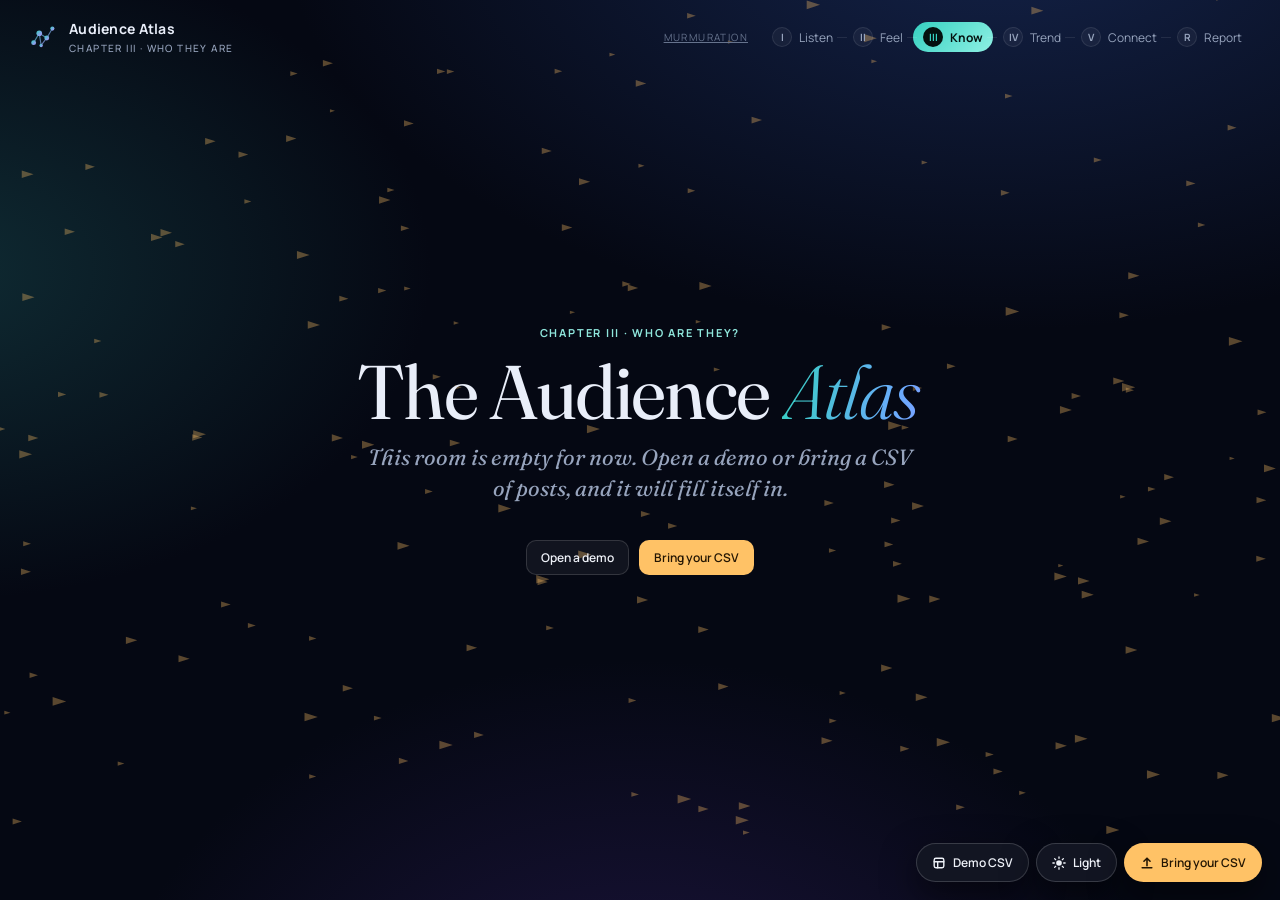
==== commit d5f9c91c: "Empty start with demo datasets, Hugging Face sentiment, flat light theme Pages open empty; the Demo " ====
--- a/atlas/index.html
+++ b/atlas/index.html
@@ -6,7 +6,7 @@
   <meta name="viewport" content="width=device-width, initial-scale=1">
   <meta name="description" content="Audience Atlas: a field guide to the people behind the posts. An interactive constellation of anonymous profiles, with language, region, calling, rhythm, reach and vocabulary plates.">
   <meta name="color-scheme" content="dark">
-  <title>Audience Demographics | Murmuration</title>
+  <title>The Audience Atlas | Murmuration</title>
   <link rel="icon" href="../favicon.svg">
   <link rel="preconnect" href="https://fonts.googleapis.com">
   <link rel="preconnect" href="https://fonts.gstatic.com" crossorigin>
@@ -275,20 +275,20 @@
         <svg viewBox="0 0 32 32" aria-hidden="true"><defs><linearGradient id="lg" x1="0" y1="0" x2="1" y2="1"><stop offset="0" stop-color="#35d0c0"/><stop offset="1" stop-color="#b48cff"/></linearGradient></defs><g stroke="url(#lg)" stroke-width="1.2" fill="none" opacity=".7"><path d="M6 22 12 12 20 17 26 7M12 12 14 25 20 17"/></g><g fill="url(#lg)"><circle cx="6" cy="22" r="2.6"/><circle cx="12" cy="12" r="3"/><circle cx="20" cy="17" r="2.6"/><circle cx="26" cy="7" r="2.2"/><circle cx="14" cy="25" r="1.8"/></g></svg>
         <div>Audience Atlas<small>Chapter III &middot; Who they are</small></div>
       </div>
-      <nav class="rail" aria-label="Chapters"><a class="rail-label" href="../index.html" style="text-decoration:none">Murmuration</a><a class="step" href="../listen/index.html"><b>I</b><span>Data</span></a><a class="step" href="../weather/index.html"><b>II</b><span>Sentiment</span></a><span class="step on" aria-current="page"><b>III</b><span>Audience</span></span><a class="step" href="../swell/index.html"><b>IV</b><span>Trends</span></a><a class="step" href="../grapevine/index.html"><b>V</b><span>Network</span></a><a class="step" href="../report/index.html"><b>R</b><span>Reports</span></a></nav>
+      <nav class="rail" aria-label="Chapters"><a class="rail-label" href="../index.html" style="text-decoration:none">Murmuration</a><a class="step" href="../listen/index.html"><b>I</b><span>Listen</span></a><a class="step" href="../weather/index.html"><b>II</b><span>Feel</span></a><span class="step on" aria-current="page"><b>III</b><span>Know</span></span><a class="step" href="../swell/index.html"><b>IV</b><span>Trend</span></a><a class="step" href="../grapevine/index.html"><b>V</b><span>Connect</span></a><a class="step" href="../report/index.html"><b>R</b><span>Report</span></a></nav>
       <a class="back" href="../index.html">&larr; Murmuration home</a>
     </header>
 
     <section class="hero" aria-labelledby="title">
       <div>
-        <div class="eyebrow"><i class="live"></i> Chapter III &middot; Aggregate audience profile</div>
-        <h1 id="title">Audience <em>profile</em></h1>
-        <p class="lede">Explore aggregate audience characteristics, including geography, language, activity patterns, and inferred interests. Select a segment to filter the analysis.</p>
+        <div class="eyebrow"><i class="live"></i> Chapter III &middot; A field guide to the audience</div>
+        <h1 id="title">The crowd, <em>charted</em></h1>
+        <p class="lede">Where they live, what they speak, when they are awake. Every light is one anonymous profile. Tap a cluster and the whole atlas turns to follow it.</p>
       </div>
       <div class="kpis" aria-label="Summary">
         <div class="kpi" style="--c:#35d0c0"><span>People mapped</span><strong id="k-users">&ndash;</strong><small id="k-users-sub">anonymous IDs</small></div>
         <div class="kpi" style="--c:#6ea8ff"><span>Posts read</span><strong id="k-posts">&ndash;</strong><small id="k-posts-sub">in view</small></div>
-        <div class="kpi" style="--c:#b48cff"><span>Languages detected</span><strong id="k-langs">&ndash;</strong><small id="k-multi">&nbsp;</small></div>
+        <div class="kpi" style="--c:#b48cff"><span>Languages heard</span><strong id="k-langs">&ndash;</strong><small id="k-multi">&nbsp;</small></div>
         <div class="kpi" style="--c:#ffc15e"><span>Place stated</span><strong id="k-cov">&ndash;</strong><small id="k-cov-sub">&nbsp;</small></div>
       </div>
     </section>
@@ -337,41 +337,41 @@
     <div id="notice" role="status"></div>
     <div class="gate" title="Groups under 5 profiles fold into Other. Words used by under 5 profiles never appear."><b>k = 5</b><span>No names, bios or handles on screen. Small groups fold into &ldquo;Other&rdquo;.</span></div>
 
-    <div class="section-head"><h2>Audience summary</h2><p>Summary statistics for the currently selected dataset.</p></div>
-    <section class="notes" id="notes" aria-label="Audience summary"></section>
-
-    <div class="section-head"><h2>Audience segments</h2><p>Aggregated audience segments. No individual-level profiles are displayed.</p></div>
+    <div class="section-head"><h2>Field notes</h2><p>Written fresh from whatever is on screen.</p></div>
+    <section class="notes" id="notes" aria-label="Field notes"></section>
+
+    <div class="section-head"><h2>Cast of characters</h2><p>Composite archetypes from the biggest groups. Never one person.</p></div>
     <section class="personas" id="personas" aria-label="Audience personas"></section>
 
-    <div class="section-head"><h2>Analysis</h2><p>Every lens in detail.</p></div>
+    <div class="section-head"><h2>The plates</h2><p>Every lens in detail.</p></div>
     <div class="plates">
       <section class="glass plate" aria-labelledby="h-lang">
-        <div class="plate-head"><div><span class="plate-no">Plate I</span><h3 id="h-lang">Language distribution</h3></div><span class="tag">Language</span></div>
+        <div class="plate-head"><div><span class="plate-no">Plate I</span><h3 id="h-lang">Tongues</h3></div><span class="tag">Language</span></div>
         <p class="cap">The language each profile reaches for first.</p>
         <div class="bars" id="bars-language"></div><div class="na" id="na-language"></div>
         <details class="how"><summary>How it is read</summary><p>The language tag on each post decides it. When a post has no tag, the writing script (Devanagari, Arabic, Cyrillic and so on) gives it away. Mixed speech such as Hinglish keeps its own line.</p></details>
       </section>
       <section class="glass plate" aria-labelledby="h-reg">
-        <div class="plate-head"><div><span class="plate-no">Plate II</span><h3 id="h-reg">Geographic distribution</h3></div><span class="tag">Region</span></div>
+        <div class="plate-head"><div><span class="plate-no">Plate II</span><h3 id="h-reg">Territories</h3></div><span class="tag">Region</span></div>
         <p class="cap">Where the crowd says it lives, folded into world regions.</p>
         <div class="bars" id="bars-region"></div><div class="na" id="na-region"></div>
         <details class="how"><summary>How it is read</summary><p>City and country names in the location field are matched to a world region. Exact places are never shown, and a blank or joke location counts as not stated.</p></details>
       </section>
       <section class="glass plate" aria-labelledby="h-int">
-        <div class="plate-head"><div><span class="plate-no">Plate III</span><h3 id="h-int">Professional interests</h3></div><span class="tag">Interest</span></div>
+        <div class="plate-head"><div><span class="plate-no">Plate III</span><h3 id="h-int">Callings</h3></div><span class="tag">Interest</span></div>
         <p class="cap">What people do, or love doing, in their own words.</p>
         <div class="bars" id="bars-interest"></div><div class="na" id="na-interest"></div>
         <details class="how"><summary>How it is read</summary><p>Keyword rules read each bio for work and hobby themes. A bio can carry several, so these shares add up past 100%. In the constellation each dot sits in its first match.</p></details>
       </section>
       <section class="glass plate" aria-labelledby="h-age">
-        <div class="plate-head"><div><span class="plate-no">Plate IV</span><h3 id="h-age">Estimated age bands</h3></div><span class="tag warn">Faint signal</span></div>
+        <div class="plate-head"><div><span class="plate-no">Plate IV</span><h3 id="h-age">Seasons</h3></div><span class="tag warn">Faint signal</span></div>
         <p class="cap">A hint of life stage, from words like &ldquo;student&rdquo; or &ldquo;retired&rdquo;.</p>
         <div class="bars" id="bars-age"></div><div class="na" id="na-age"></div>
         <details class="how"><summary>How it is read</summary><p>Most bios give no hint at all. This is a group-level estimate from self-described words and says nothing about any one person.</p></details>
       </section>
 
       <section class="glass plate wide" aria-labelledby="h-rh">
-        <div class="plate-head"><div><span class="plate-no">Plate V</span><h3 id="h-rh">Posting activity</h3></div><span class="tag">Posting hours &middot; UTC</span></div>
+        <div class="plate-head"><div><span class="plate-no">Plate V</span><h3 id="h-rh">Rhythm</h3></div><span class="tag">Posting hours &middot; UTC</span></div>
         <p class="cap">When the crowd posts, hour by hour. The rows follow the lens you picked above.</p>
         <div class="rhythm">
           <div><svg class="clock" id="clock" viewBox="-130 -130 260 260" role="img" aria-label="24-hour clock of posting activity in UTC"></svg></div>
@@ -381,37 +381,37 @@
       </section>
 
       <section class="glass plate" aria-labelledby="h-rc">
-        <div class="plate-head"><div><span class="plate-no">Plate VI</span><h3 id="h-rc">Follower distribution</h3></div><span class="tag">Followers</span></div>
+        <div class="plate-head"><div><span class="plate-no">Plate VI</span><h3 id="h-rc">Reach</h3></div><span class="tag">Followers</span></div>
         <p class="cap">Mostly small voices, and a few loud ones.</p>
         <svg class="viz" id="reach" viewBox="0 0 500 170" role="img" aria-label="Follower tiers as bubbles"></svg><div class="na" id="na-reach"></div>
         <details class="how"><summary>How it is read</summary><p>Public follower counts, grouped into five tiers. Bubble area follows the number of profiles in each tier.</p></details>
       </section>
       <section class="glass plate" aria-labelledby="h-tn">
-        <div class="plate-head"><div><span class="plate-no">Plate VII</span><h3 id="h-tn">Account age</h3></div><span class="tag">Account age</span></div>
+        <div class="plate-head"><div><span class="plate-no">Plate VII</span><h3 id="h-tn">Tenure</h3></div><span class="tag">Account age</span></div>
         <p class="cap">When their accounts were opened.</p>
         <svg class="viz" id="tenure" viewBox="0 0 500 170" role="img" aria-label="Account age cohorts as columns"></svg><div class="na" id="na-tenure"></div>
         <details class="how"><summary>How it is read</summary><p>Public join dates, grouped into two-year cohorts. A tall right-hand column means a young audience on that platform.</p></details>
       </section>
 
       <section class="glass plate wide" aria-labelledby="h-vo">
-        <div class="plate-head"><div><span class="plate-no">Plate VIII</span><h3 id="h-vo">Profile topics</h3></div><span class="tag">Bio words</span></div>
+        <div class="plate-head"><div><span class="plate-no">Plate VIII</span><h3 id="h-vo">Vocabulary</h3></div><span class="tag">Bio words</span></div>
         <p class="cap">The words people use to introduce themselves. Tap one and its owners light up in the constellation above.</p>
         <div class="vocab" id="vocab"></div><div class="na" id="na-vocab" style="text-align:center"></div>
         <details class="how"><summary>How it is read</summary><p>Only words used by at least 5 profiles appear, and common filler words are dropped. Larger means more profiles. Italic words are hashtags. The bios themselves are never shown.</p></details>
       </section>
 
       <section class="glass plate wide" data-net aria-labelledby="h-fa">
-        <div class="plate-head"><div><span class="plate-no">Plate IX</span><h3 id="h-fa">Topic interests</h3></div><span class="tag">Trends</span></div>
+        <div class="plate-head"><div><span class="plate-no">Plate IX</span><h3 id="h-fa">Fashions</h3></div><span class="tag">Trends</span></div>
         <p class="cap">Which crowds wear which tags. Tap a tag to light up everyone wearing it.</p>
-        <div class="opts"><div class="tabs" id="fash-dim"><button type="button" data-d="region" aria-pressed="true">Regions</button><button type="button" data-d="interest" aria-pressed="false">Professional interests</button><button type="button" data-d="language" aria-pressed="false">Languages</button><button type="button" data-d="age" aria-pressed="false">Life stages</button><button type="button" data-d="cohort" aria-pressed="false">Account age</button></div></div>
+        <div class="opts"><div class="tabs" id="fash-dim"><button type="button" data-d="region" aria-pressed="true">Regions</button><button type="button" data-d="interest" aria-pressed="false">Callings</button><button type="button" data-d="language" aria-pressed="false">Languages</button><button type="button" data-d="age" aria-pressed="false">Life stages</button><button type="button" data-d="cohort" aria-pressed="false">Account age</button></div></div>
         <div class="scrollx"><div class="fgrid" id="fgrid"></div></div>
         <details class="how"><summary>How it is read</summary><p>Each number is the share of a group who used that hashtag. A gold outline means the group took it up at least one and a half times as often as everyone else. Cells with fewer than 5 people stay blank.</p></details>
       </section>
 
       <section class="glass plate" data-net aria-labelledby="h-te">
-        <div class="plate-head"><div><span class="plate-no">Plate X</span><h3 id="h-te">Sentiment by segment</h3></div><span class="tag">Mood</span></div>
+        <div class="plate-head"><div><span class="plate-no">Plate X</span><h3 id="h-te">Temperament</h3></div><span class="tag">Mood</span></div>
         <p class="cap">Who runs warm, and who runs sour.</p>
-        <div class="opts"><div class="tabs" id="temp-dim"><button type="button" data-d="region" aria-pressed="true">Regions</button><button type="button" data-d="interest" aria-pressed="false">Professional interests</button><button type="button" data-d="language" aria-pressed="false">Languages</button><button type="button" data-d="platform" aria-pressed="false">Platforms</button></div></div>
+        <div class="opts"><div class="tabs" id="temp-dim"><button type="button" data-d="region" aria-pressed="true">Regions</button><button type="button" data-d="interest" aria-pressed="false">Callings</button><button type="button" data-d="language" aria-pressed="false">Languages</button><button type="button" data-d="platform" aria-pressed="false">Platforms</button></div></div>
         <div class="lgd"><span><i style="background:#ff7a90"></i>Sour</span><span><i style="background:#566178"></i>Even</span><span><i style="background:#7be08a"></i>Warm</span></div>
         <div id="temper"></div>
         <details class="how"><summary>How it is read</summary><p>Groups are sorted from warmest to sourest by the share of positive minus negative posts. The number on the right is that balance, from &minus;100 to +100.</p></details>
@@ -420,46 +420,46 @@
       <section class="glass plate" data-net aria-labelledby="h-ma">
         <div class="plate-head"><div><span class="plate-no">Plate XI</span><h3 id="h-ma">Manners</h3></div><span class="tag">How they join in</span></div>
         <p class="cap">Some start things, some answer, some pass it along.</p>
-        <div class="opts"><div class="tabs" id="man-dim"><button type="button" data-d="platform" aria-pressed="true">Platforms</button><button type="button" data-d="region" aria-pressed="false">Regions</button><button type="button" data-d="interest" aria-pressed="false">Professional interests</button><button type="button" data-d="age" aria-pressed="false">Life stages</button></div></div>
+        <div class="opts"><div class="tabs" id="man-dim"><button type="button" data-d="platform" aria-pressed="true">Platforms</button><button type="button" data-d="region" aria-pressed="false">Regions</button><button type="button" data-d="interest" aria-pressed="false">Callings</button><button type="button" data-d="age" aria-pressed="false">Life stages</button></div></div>
         <div class="lgd" id="man-lgd"></div>
         <div id="manners"></div>
         <details class="how"><summary>How it is read</summary><p>Every post, reply, quote, repost and share by the group, as shares of what it does. The label on the right is the style this group has more of than the other groups do.</p></details>
       </section>
 
       <section class="glass plate wide" data-net aria-labelledby="h-ov">
-        <div class="plate-head"><div><span class="plate-no">Plate XII</span><h3 id="h-ov">Audience engagement</h3></div><span class="tag">Attention</span></div>
+        <div class="plate-head"><div><span class="plate-no">Plate XII</span><h3 id="h-ov">Standing ovation</h3></div><span class="tag">Attention</span></div>
         <p class="cap">How many reactions each post earns, and how far a big following carries it.</p>
-        <div class="opts"><div class="tabs" id="att-dim"><button type="button" data-d="reach" aria-pressed="true">Follower tier</button><button type="button" data-d="interest" aria-pressed="false">Professional interests</button><button type="button" data-d="region" aria-pressed="false">Regions</button><button type="button" data-d="cohort" aria-pressed="false">Account age</button><button type="button" data-d="platform" aria-pressed="false">Platforms</button></div></div>
+        <div class="opts"><div class="tabs" id="att-dim"><button type="button" data-d="reach" aria-pressed="true">Follower tier</button><button type="button" data-d="interest" aria-pressed="false">Callings</button><button type="button" data-d="region" aria-pressed="false">Regions</button><button type="button" data-d="cohort" aria-pressed="false">Account age</button><button type="button" data-d="platform" aria-pressed="false">Platforms</button></div></div>
         <div id="ovation"></div>
         <details class="how"><summary>How it is read</summary><p>Replies, quotes, reposts and shares received from other people, divided by the group&rsquo;s own original posts. Reposts by the group itself are left out.</p></details>
       </section>
     </div>
 
     <div data-net>
-      <div class="section-head"><h2>Segment comparison</h2><p>Pick two crowds and put them side by side.</p></div>
+      <div class="section-head"><h2>Face-off</h2><p>Pick two crowds and put them side by side.</p></div>
       <section class="glass faceoff" aria-label="Compare two groups">
-        <div class="opts"><div class="tabs" id="fo-dim"><button type="button" data-d="region" aria-pressed="true">Regions</button><button type="button" data-d="interest" aria-pressed="false">Professional interests</button><button type="button" data-d="language" aria-pressed="false">Languages</button><button type="button" data-d="platform" aria-pressed="false">Platforms</button><button type="button" data-d="age" aria-pressed="false">Life stages</button></div></div>
+        <div class="opts"><div class="tabs" id="fo-dim"><button type="button" data-d="region" aria-pressed="true">Regions</button><button type="button" data-d="interest" aria-pressed="false">Callings</button><button type="button" data-d="language" aria-pressed="false">Languages</button><button type="button" data-d="platform" aria-pressed="false">Platforms</button><button type="button" data-d="age" aria-pressed="false">Life stages</button></div></div>
         <div class="fo-pick"><label class="sr" for="fo-a">First crowd</label><select id="fo-a"></select><b>versus</b><label class="sr" for="fo-b">Second crowd</label><select id="fo-b"></select></div>
         <div id="fo-rows"></div>
         <div class="fo-words" id="fo-words"></div>
       </section>
     </div>
 
-    <div class="section-head"><h2>Platform comparison</h2><p>How each platform&rsquo;s crowd differs.</p></div>
+    <div class="section-head"><h2>Habitats</h2><p>How each platform&rsquo;s crowd differs.</p></div>
     <section class="glass plate" aria-labelledby="h-plat">
       <div class="plate-head"><h3 id="h-plat" class="sr">Compare platforms</h3>
-        <div style="margin-left:auto"><label for="dim" class="sr">Dimension</label><select id="dim" aria-label="Choose what to compare"><option value="language">Languages</option><option value="region">Regions</option><option value="interest">Professional interests</option></select></div></div>
+        <div style="margin-left:auto"><label for="dim" class="sr">Dimension</label><select id="dim" aria-label="Choose what to compare"><option value="language">Languages</option><option value="region">Regions</option><option value="interest">Callings</option></select></div></div>
       <div class="legend2" id="stack-legend"></div><div id="stack"></div>
     </section>
 
-    <div class="section-head"><h2>Audience segment combinations</h2><p>The biggest region and calling pairings.</p></div>
+    <div class="section-head"><h2>Tribes</h2><p>The biggest region and calling pairings.</p></div>
     <section class="glass plate" aria-labelledby="h-seg">
       <h3 id="h-seg" class="sr">Largest audience segments</h3>
       <div class="table-scroll"><table><thead><tr><th>Region</th><th>Calling</th><th>Main language</th><th>Main platform</th><th class="num">Profiles</th></tr></thead><tbody id="seg-body"></tbody></table></div>
     </section>
 
-    <div class="section-head"><h2>Demographic inference methodology</h2><p>Four steps, and a few things it will never do.</p></div>
-    <section class="pipeline" aria-label="Demographic inference methodology">
+    <div class="section-head"><h2>How the atlas is drawn</h2><p>Four steps, and a few things it will never do.</p></div>
+    <section class="pipeline" aria-label="How the atlas is drawn">
       <div class="stepc"><div class="n">1</div><h3>Read</h3><p>Public signals only: the bio, the stated place, the language tag, posting hours, follower count, join date, and how each profile joins the conversation.</p></div>
       <div class="stepc"><div class="n">2</div><h3>Match</h3><p>Plain keyword rules and script detection. No model is trained and nothing leaves your browser.</p></div>
       <div class="stepc"><div class="n">3</div><h3>Count</h3><p>One light is one anonymous ID. Brand and official accounts are set aside, not counted as audience.</p></div>
@@ -472,19 +472,20 @@
       <div class="caveat"><b>One ID, one light</b>The same person on two platforms counts twice.</div>
     </div>
 
-    <footer><span>Chapter III of Murmuration &middot; Utsav</span><a href="../swell/index.html" style="font:italic 16px var(--display);color:var(--ink);text-decoration:none">Next: Trend Intelligence &rarr;</a><em>Every voice here is synthetic unless you load your own file.</em></footer>
+    <footer><span>Chapter III of Murmuration &middot; Utsav</span><a href="../swell/index.html" style="font:italic 16px var(--display);color:var(--ink);text-decoration:none">Next: The Swell &rarr;</a><em>Every voice here is synthetic unless you load your own file.</em></footer>
   </main>
 
   <script src="../core/profiler.js"></script>
   <script src="../core/kit.js"></script>
-  <script src="../data/audience_sample.js"></script>
   <script src="../core/senti_model.js"></script>
   <script src="../core/senti.js"></script>
+  <script src="../core/hub.js"></script>
   <script src="../core/door.js"></script>
   <script src="../core/loupe.js"></script>
   <script>
   (function () {
     'use strict';
+    if (window.MURMUR_EMPTY) return;
     var P = window.Profiler, K = P.K_MIN;
     var $ = function (id) { return document.getElementById(id); };
     var reduce = !!(window.matchMedia && window.matchMedia('(prefers-reduced-motion: reduce)').matches);
@@ -586,7 +587,7 @@
       }).then(function (found) {
         if (found) return found;
         return loadSampleText().then(function (t) {
-          return { rows: P.parseCSV(t), title: window.MURMUR_UPLOAD ? window.MURMUR_UPLOAD.name : 'The Murmuration dataset', meta: window.MURMUR_UPLOAD ? 'cleaned at the door' : 'data/audience_sample.csv', demo: !window.MURMUR_UPLOAD };
+          return { rows: P.parseCSV(t), title: window.MURMUR_UPLOAD ? window.MURMUR_UPLOAD.name : window.MURMUR_DEMO.name, meta: window.MURMUR_UPLOAD ? 'cleaned at the door' : window.MURMUR_DEMO.csv, demo: !window.MURMUR_UPLOAD };
         });
       }).then(function (d) {
         if (S.manual) return;
@@ -595,7 +596,7 @@
         if (S.manual) return;
         $('dataset-title').textContent = 'No dataset found';
         $('dataset-meta').textContent = 'Use Load a CSV to open a file with user_id and the optional language, user_bio, user_location, followers and joined columns.';
-        notice('error', '<b>No data</b><span>The Murmuration dataset could not be loaded. Load a CSV to begin.</span>');
+        notice('error', '<b>No data</b><span>The Murmuration flock could not be loaded. Load a CSV to begin.</span>');
       });
     }
 
@@ -1096,7 +1097,7 @@
         }).join('');
         var rest = Math.max(0, 100 - used);
         return '<div class="stack-row"><span>' + esc(n) + ' <small style="color:var(--faint)">(' + fmt(plats[n].length) + ')</small></span><span class="stack" role="img" aria-label="' + esc(n) + ' ' + esc(dim) + ' mix">' + segs + (rest > 0.5 ? '<i style="width:' + rest + '%;background:' + C_OTHER + '"></i>' : '') + '</span></div>';
-      }).join('') + (dim === 'interest' ? '<div class="na">Professional interests are multi-label, so each bar shows that calling&rsquo;s share of all callings on the platform.</div>' : '');
+      }).join('') + (dim === 'interest' ? '<div class="na">Callings are multi-label, so each bar shows that calling&rsquo;s share of all callings on the platform.</div>' : '');
     }
 
     function legend() {
@@ -1201,7 +1202,7 @@
         ['Warm posts', A.c.pos, B.c.pos, pctv], ['Sour posts', A.c.neg, B.c.neg, pctv],
         ['Answering others', A.c.replyShare, B.c.replyShare, pctv], ['Passing things on', A.c.passShare, B.c.passShare, pctv],
         ['Reactions per post', A.c.reactions, B.c.reactions, function (v) { return v.toFixed(2); }],
-        ['Other languages', A.agg.nonEnglishShare, B.agg.nonEnglishShare, pctv],
+        ['Beyond plain English', A.agg.nonEnglishShare, B.agg.nonEnglishShare, pctv],
         ['Under 1K followers', small(A.agg), small(B.agg), pctv], ['Joined since 2024', fresh(A.agg), fresh(B.agg), pctv]
       ];
       rows.innerHTML = M.map(function (m) {
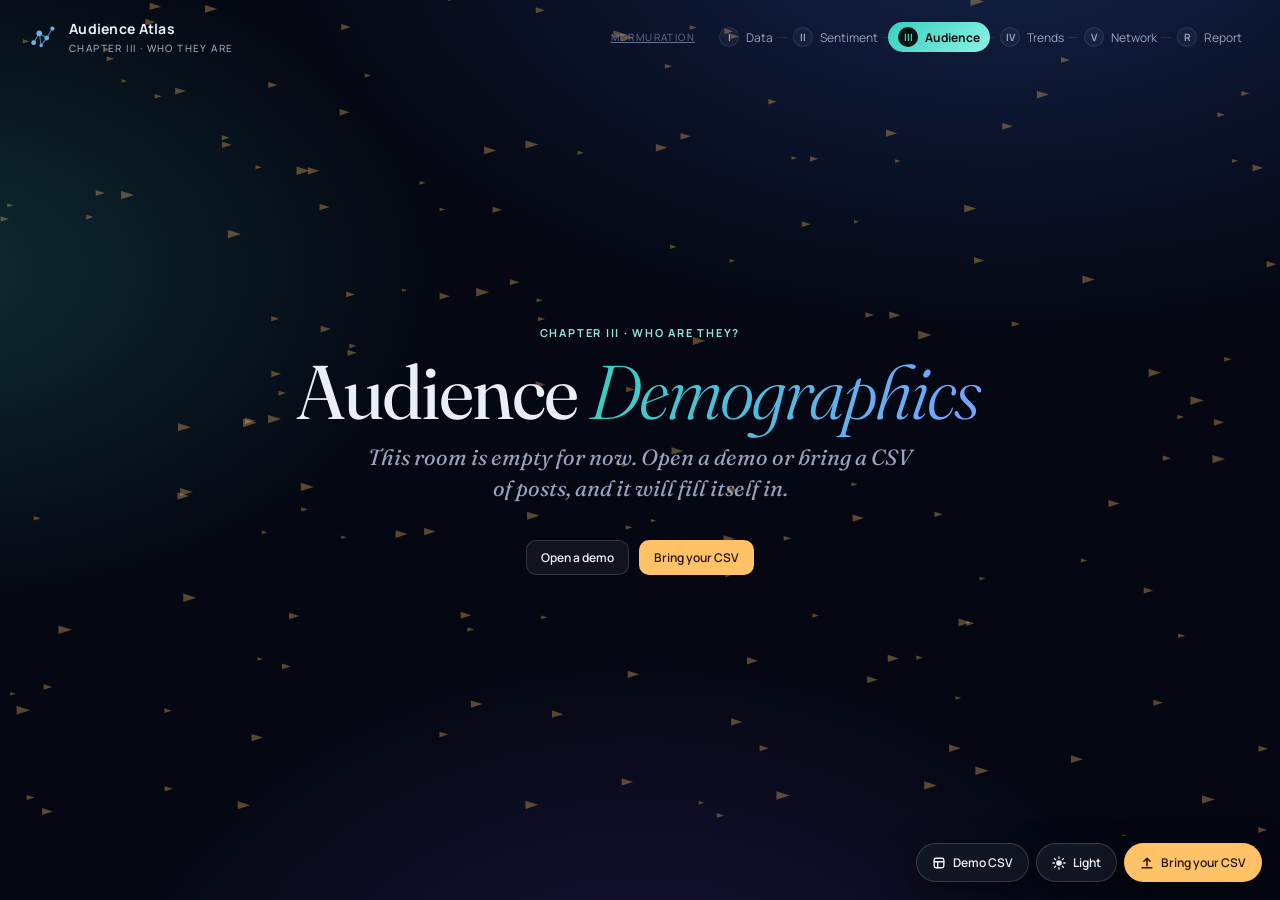
==== commit 53eba978: "Merge Prakhar's wording changes with the demo and Hugging Face work Keeps his room names and copy, k" ====
--- a/atlas/index.html
+++ b/atlas/index.html
@@ -6,7 +6,7 @@
   <meta name="viewport" content="width=device-width, initial-scale=1">
   <meta name="description" content="Audience Atlas: a field guide to the people behind the posts. An interactive constellation of anonymous profiles, with language, region, calling, rhythm, reach and vocabulary plates.">
   <meta name="color-scheme" content="dark">
-  <title>The Audience Atlas | Murmuration</title>
+  <title>Audience Demographics | Murmuration</title>
   <link rel="icon" href="../favicon.svg">
   <link rel="preconnect" href="https://fonts.googleapis.com">
   <link rel="preconnect" href="https://fonts.gstatic.com" crossorigin>
@@ -275,20 +275,20 @@
         <svg viewBox="0 0 32 32" aria-hidden="true"><defs><linearGradient id="lg" x1="0" y1="0" x2="1" y2="1"><stop offset="0" stop-color="#35d0c0"/><stop offset="1" stop-color="#b48cff"/></linearGradient></defs><g stroke="url(#lg)" stroke-width="1.2" fill="none" opacity=".7"><path d="M6 22 12 12 20 17 26 7M12 12 14 25 20 17"/></g><g fill="url(#lg)"><circle cx="6" cy="22" r="2.6"/><circle cx="12" cy="12" r="3"/><circle cx="20" cy="17" r="2.6"/><circle cx="26" cy="7" r="2.2"/><circle cx="14" cy="25" r="1.8"/></g></svg>
         <div>Audience Atlas<small>Chapter III &middot; Who they are</small></div>
       </div>
-      <nav class="rail" aria-label="Chapters"><a class="rail-label" href="../index.html" style="text-decoration:none">Murmuration</a><a class="step" href="../listen/index.html"><b>I</b><span>Listen</span></a><a class="step" href="../weather/index.html"><b>II</b><span>Feel</span></a><span class="step on" aria-current="page"><b>III</b><span>Know</span></span><a class="step" href="../swell/index.html"><b>IV</b><span>Trend</span></a><a class="step" href="../grapevine/index.html"><b>V</b><span>Connect</span></a><a class="step" href="../report/index.html"><b>R</b><span>Report</span></a></nav>
+      <nav class="rail" aria-label="Chapters"><a class="rail-label" href="../index.html" style="text-decoration:none">Murmuration</a><a class="step" href="../listen/index.html"><b>I</b><span>Data</span></a><a class="step" href="../weather/index.html"><b>II</b><span>Sentiment</span></a><span class="step on" aria-current="page"><b>III</b><span>Audience</span></span><a class="step" href="../swell/index.html"><b>IV</b><span>Trends</span></a><a class="step" href="../grapevine/index.html"><b>V</b><span>Network</span></a><a class="step" href="../report/index.html"><b>R</b><span>Reports</span></a></nav>
       <a class="back" href="../index.html">&larr; Murmuration home</a>
     </header>
 
     <section class="hero" aria-labelledby="title">
       <div>
-        <div class="eyebrow"><i class="live"></i> Chapter III &middot; A field guide to the audience</div>
-        <h1 id="title">The crowd, <em>charted</em></h1>
-        <p class="lede">Where they live, what they speak, when they are awake. Every light is one anonymous profile. Tap a cluster and the whole atlas turns to follow it.</p>
+        <div class="eyebrow"><i class="live"></i> Chapter III &middot; Aggregate audience profile</div>
+        <h1 id="title">Audience <em>profile</em></h1>
+        <p class="lede">Explore aggregate audience characteristics, including geography, language, activity patterns, and inferred interests. Select a segment to filter the analysis.</p>
       </div>
       <div class="kpis" aria-label="Summary">
         <div class="kpi" style="--c:#35d0c0"><span>People mapped</span><strong id="k-users">&ndash;</strong><small id="k-users-sub">anonymous IDs</small></div>
         <div class="kpi" style="--c:#6ea8ff"><span>Posts read</span><strong id="k-posts">&ndash;</strong><small id="k-posts-sub">in view</small></div>
-        <div class="kpi" style="--c:#b48cff"><span>Languages heard</span><strong id="k-langs">&ndash;</strong><small id="k-multi">&nbsp;</small></div>
+        <div class="kpi" style="--c:#b48cff"><span>Languages detected</span><strong id="k-langs">&ndash;</strong><small id="k-multi">&nbsp;</small></div>
         <div class="kpi" style="--c:#ffc15e"><span>Place stated</span><strong id="k-cov">&ndash;</strong><small id="k-cov-sub">&nbsp;</small></div>
       </div>
     </section>
@@ -337,41 +337,41 @@
     <div id="notice" role="status"></div>
     <div class="gate" title="Groups under 5 profiles fold into Other. Words used by under 5 profiles never appear."><b>k = 5</b><span>No names, bios or handles on screen. Small groups fold into &ldquo;Other&rdquo;.</span></div>
 
-    <div class="section-head"><h2>Field notes</h2><p>Written fresh from whatever is on screen.</p></div>
-    <section class="notes" id="notes" aria-label="Field notes"></section>
-
-    <div class="section-head"><h2>Cast of characters</h2><p>Composite archetypes from the biggest groups. Never one person.</p></div>
+    <div class="section-head"><h2>Audience summary</h2><p>Summary statistics for the currently selected dataset.</p></div>
+    <section class="notes" id="notes" aria-label="Audience summary"></section>
+
+    <div class="section-head"><h2>Audience segments</h2><p>Aggregated audience segments. No individual-level profiles are displayed.</p></div>
     <section class="personas" id="personas" aria-label="Audience personas"></section>
 
-    <div class="section-head"><h2>The plates</h2><p>Every lens in detail.</p></div>
+    <div class="section-head"><h2>Analysis</h2><p>Every lens in detail.</p></div>
     <div class="plates">
       <section class="glass plate" aria-labelledby="h-lang">
-        <div class="plate-head"><div><span class="plate-no">Plate I</span><h3 id="h-lang">Tongues</h3></div><span class="tag">Language</span></div>
+        <div class="plate-head"><div><span class="plate-no">Plate I</span><h3 id="h-lang">Language distribution</h3></div><span class="tag">Language</span></div>
         <p class="cap">The language each profile reaches for first.</p>
         <div class="bars" id="bars-language"></div><div class="na" id="na-language"></div>
         <details class="how"><summary>How it is read</summary><p>The language tag on each post decides it. When a post has no tag, the writing script (Devanagari, Arabic, Cyrillic and so on) gives it away. Mixed speech such as Hinglish keeps its own line.</p></details>
       </section>
       <section class="glass plate" aria-labelledby="h-reg">
-        <div class="plate-head"><div><span class="plate-no">Plate II</span><h3 id="h-reg">Territories</h3></div><span class="tag">Region</span></div>
+        <div class="plate-head"><div><span class="plate-no">Plate II</span><h3 id="h-reg">Geographic distribution</h3></div><span class="tag">Region</span></div>
         <p class="cap">Where the crowd says it lives, folded into world regions.</p>
         <div class="bars" id="bars-region"></div><div class="na" id="na-region"></div>
         <details class="how"><summary>How it is read</summary><p>City and country names in the location field are matched to a world region. Exact places are never shown, and a blank or joke location counts as not stated.</p></details>
       </section>
       <section class="glass plate" aria-labelledby="h-int">
-        <div class="plate-head"><div><span class="plate-no">Plate III</span><h3 id="h-int">Callings</h3></div><span class="tag">Interest</span></div>
+        <div class="plate-head"><div><span class="plate-no">Plate III</span><h3 id="h-int">Professional interests</h3></div><span class="tag">Interest</span></div>
         <p class="cap">What people do, or love doing, in their own words.</p>
         <div class="bars" id="bars-interest"></div><div class="na" id="na-interest"></div>
         <details class="how"><summary>How it is read</summary><p>Keyword rules read each bio for work and hobby themes. A bio can carry several, so these shares add up past 100%. In the constellation each dot sits in its first match.</p></details>
       </section>
       <section class="glass plate" aria-labelledby="h-age">
-        <div class="plate-head"><div><span class="plate-no">Plate IV</span><h3 id="h-age">Seasons</h3></div><span class="tag warn">Faint signal</span></div>
+        <div class="plate-head"><div><span class="plate-no">Plate IV</span><h3 id="h-age">Estimated age bands</h3></div><span class="tag warn">Faint signal</span></div>
         <p class="cap">A hint of life stage, from words like &ldquo;student&rdquo; or &ldquo;retired&rdquo;.</p>
         <div class="bars" id="bars-age"></div><div class="na" id="na-age"></div>
         <details class="how"><summary>How it is read</summary><p>Most bios give no hint at all. This is a group-level estimate from self-described words and says nothing about any one person.</p></details>
       </section>
 
       <section class="glass plate wide" aria-labelledby="h-rh">
-        <div class="plate-head"><div><span class="plate-no">Plate V</span><h3 id="h-rh">Rhythm</h3></div><span class="tag">Posting hours &middot; UTC</span></div>
+        <div class="plate-head"><div><span class="plate-no">Plate V</span><h3 id="h-rh">Posting activity</h3></div><span class="tag">Posting hours &middot; UTC</span></div>
         <p class="cap">When the crowd posts, hour by hour. The rows follow the lens you picked above.</p>
         <div class="rhythm">
           <div><svg class="clock" id="clock" viewBox="-130 -130 260 260" role="img" aria-label="24-hour clock of posting activity in UTC"></svg></div>
@@ -381,37 +381,37 @@
       </section>
 
       <section class="glass plate" aria-labelledby="h-rc">
-        <div class="plate-head"><div><span class="plate-no">Plate VI</span><h3 id="h-rc">Reach</h3></div><span class="tag">Followers</span></div>
+        <div class="plate-head"><div><span class="plate-no">Plate VI</span><h3 id="h-rc">Follower distribution</h3></div><span class="tag">Followers</span></div>
         <p class="cap">Mostly small voices, and a few loud ones.</p>
         <svg class="viz" id="reach" viewBox="0 0 500 170" role="img" aria-label="Follower tiers as bubbles"></svg><div class="na" id="na-reach"></div>
         <details class="how"><summary>How it is read</summary><p>Public follower counts, grouped into five tiers. Bubble area follows the number of profiles in each tier.</p></details>
       </section>
       <section class="glass plate" aria-labelledby="h-tn">
-        <div class="plate-head"><div><span class="plate-no">Plate VII</span><h3 id="h-tn">Tenure</h3></div><span class="tag">Account age</span></div>
+        <div class="plate-head"><div><span class="plate-no">Plate VII</span><h3 id="h-tn">Account age</h3></div><span class="tag">Account age</span></div>
         <p class="cap">When their accounts were opened.</p>
         <svg class="viz" id="tenure" viewBox="0 0 500 170" role="img" aria-label="Account age cohorts as columns"></svg><div class="na" id="na-tenure"></div>
         <details class="how"><summary>How it is read</summary><p>Public join dates, grouped into two-year cohorts. A tall right-hand column means a young audience on that platform.</p></details>
       </section>
 
       <section class="glass plate wide" aria-labelledby="h-vo">
-        <div class="plate-head"><div><span class="plate-no">Plate VIII</span><h3 id="h-vo">Vocabulary</h3></div><span class="tag">Bio words</span></div>
+        <div class="plate-head"><div><span class="plate-no">Plate VIII</span><h3 id="h-vo">Profile topics</h3></div><span class="tag">Bio words</span></div>
         <p class="cap">The words people use to introduce themselves. Tap one and its owners light up in the constellation above.</p>
         <div class="vocab" id="vocab"></div><div class="na" id="na-vocab" style="text-align:center"></div>
         <details class="how"><summary>How it is read</summary><p>Only words used by at least 5 profiles appear, and common filler words are dropped. Larger means more profiles. Italic words are hashtags. The bios themselves are never shown.</p></details>
       </section>
 
       <section class="glass plate wide" data-net aria-labelledby="h-fa">
-        <div class="plate-head"><div><span class="plate-no">Plate IX</span><h3 id="h-fa">Fashions</h3></div><span class="tag">Trends</span></div>
+        <div class="plate-head"><div><span class="plate-no">Plate IX</span><h3 id="h-fa">Topic interests</h3></div><span class="tag">Trends</span></div>
         <p class="cap">Which crowds wear which tags. Tap a tag to light up everyone wearing it.</p>
-        <div class="opts"><div class="tabs" id="fash-dim"><button type="button" data-d="region" aria-pressed="true">Regions</button><button type="button" data-d="interest" aria-pressed="false">Callings</button><button type="button" data-d="language" aria-pressed="false">Languages</button><button type="button" data-d="age" aria-pressed="false">Life stages</button><button type="button" data-d="cohort" aria-pressed="false">Account age</button></div></div>
+        <div class="opts"><div class="tabs" id="fash-dim"><button type="button" data-d="region" aria-pressed="true">Regions</button><button type="button" data-d="interest" aria-pressed="false">Professional interests</button><button type="button" data-d="language" aria-pressed="false">Languages</button><button type="button" data-d="age" aria-pressed="false">Life stages</button><button type="button" data-d="cohort" aria-pressed="false">Account age</button></div></div>
         <div class="scrollx"><div class="fgrid" id="fgrid"></div></div>
         <details class="how"><summary>How it is read</summary><p>Each number is the share of a group who used that hashtag. A gold outline means the group took it up at least one and a half times as often as everyone else. Cells with fewer than 5 people stay blank.</p></details>
       </section>
 
       <section class="glass plate" data-net aria-labelledby="h-te">
-        <div class="plate-head"><div><span class="plate-no">Plate X</span><h3 id="h-te">Temperament</h3></div><span class="tag">Mood</span></div>
+        <div class="plate-head"><div><span class="plate-no">Plate X</span><h3 id="h-te">Sentiment by segment</h3></div><span class="tag">Mood</span></div>
         <p class="cap">Who runs warm, and who runs sour.</p>
-        <div class="opts"><div class="tabs" id="temp-dim"><button type="button" data-d="region" aria-pressed="true">Regions</button><button type="button" data-d="interest" aria-pressed="false">Callings</button><button type="button" data-d="language" aria-pressed="false">Languages</button><button type="button" data-d="platform" aria-pressed="false">Platforms</button></div></div>
+        <div class="opts"><div class="tabs" id="temp-dim"><button type="button" data-d="region" aria-pressed="true">Regions</button><button type="button" data-d="interest" aria-pressed="false">Professional interests</button><button type="button" data-d="language" aria-pressed="false">Languages</button><button type="button" data-d="platform" aria-pressed="false">Platforms</button></div></div>
         <div class="lgd"><span><i style="background:#ff7a90"></i>Sour</span><span><i style="background:#566178"></i>Even</span><span><i style="background:#7be08a"></i>Warm</span></div>
         <div id="temper"></div>
         <details class="how"><summary>How it is read</summary><p>Groups are sorted from warmest to sourest by the share of positive minus negative posts. The number on the right is that balance, from &minus;100 to +100.</p></details>
@@ -420,46 +420,46 @@
       <section class="glass plate" data-net aria-labelledby="h-ma">
         <div class="plate-head"><div><span class="plate-no">Plate XI</span><h3 id="h-ma">Manners</h3></div><span class="tag">How they join in</span></div>
         <p class="cap">Some start things, some answer, some pass it along.</p>
-        <div class="opts"><div class="tabs" id="man-dim"><button type="button" data-d="platform" aria-pressed="true">Platforms</button><button type="button" data-d="region" aria-pressed="false">Regions</button><button type="button" data-d="interest" aria-pressed="false">Callings</button><button type="button" data-d="age" aria-pressed="false">Life stages</button></div></div>
+        <div class="opts"><div class="tabs" id="man-dim"><button type="button" data-d="platform" aria-pressed="true">Platforms</button><button type="button" data-d="region" aria-pressed="false">Regions</button><button type="button" data-d="interest" aria-pressed="false">Professional interests</button><button type="button" data-d="age" aria-pressed="false">Life stages</button></div></div>
         <div class="lgd" id="man-lgd"></div>
         <div id="manners"></div>
         <details class="how"><summary>How it is read</summary><p>Every post, reply, quote, repost and share by the group, as shares of what it does. The label on the right is the style this group has more of than the other groups do.</p></details>
       </section>
 
       <section class="glass plate wide" data-net aria-labelledby="h-ov">
-        <div class="plate-head"><div><span class="plate-no">Plate XII</span><h3 id="h-ov">Standing ovation</h3></div><span class="tag">Attention</span></div>
+        <div class="plate-head"><div><span class="plate-no">Plate XII</span><h3 id="h-ov">Audience engagement</h3></div><span class="tag">Attention</span></div>
         <p class="cap">How many reactions each post earns, and how far a big following carries it.</p>
-        <div class="opts"><div class="tabs" id="att-dim"><button type="button" data-d="reach" aria-pressed="true">Follower tier</button><button type="button" data-d="interest" aria-pressed="false">Callings</button><button type="button" data-d="region" aria-pressed="false">Regions</button><button type="button" data-d="cohort" aria-pressed="false">Account age</button><button type="button" data-d="platform" aria-pressed="false">Platforms</button></div></div>
+        <div class="opts"><div class="tabs" id="att-dim"><button type="button" data-d="reach" aria-pressed="true">Follower tier</button><button type="button" data-d="interest" aria-pressed="false">Professional interests</button><button type="button" data-d="region" aria-pressed="false">Regions</button><button type="button" data-d="cohort" aria-pressed="false">Account age</button><button type="button" data-d="platform" aria-pressed="false">Platforms</button></div></div>
         <div id="ovation"></div>
         <details class="how"><summary>How it is read</summary><p>Replies, quotes, reposts and shares received from other people, divided by the group&rsquo;s own original posts. Reposts by the group itself are left out.</p></details>
       </section>
     </div>
 
     <div data-net>
-      <div class="section-head"><h2>Face-off</h2><p>Pick two crowds and put them side by side.</p></div>
+      <div class="section-head"><h2>Segment comparison</h2><p>Pick two crowds and put them side by side.</p></div>
       <section class="glass faceoff" aria-label="Compare two groups">
-        <div class="opts"><div class="tabs" id="fo-dim"><button type="button" data-d="region" aria-pressed="true">Regions</button><button type="button" data-d="interest" aria-pressed="false">Callings</button><button type="button" data-d="language" aria-pressed="false">Languages</button><button type="button" data-d="platform" aria-pressed="false">Platforms</button><button type="button" data-d="age" aria-pressed="false">Life stages</button></div></div>
+        <div class="opts"><div class="tabs" id="fo-dim"><button type="button" data-d="region" aria-pressed="true">Regions</button><button type="button" data-d="interest" aria-pressed="false">Professional interests</button><button type="button" data-d="language" aria-pressed="false">Languages</button><button type="button" data-d="platform" aria-pressed="false">Platforms</button><button type="button" data-d="age" aria-pressed="false">Life stages</button></div></div>
         <div class="fo-pick"><label class="sr" for="fo-a">First crowd</label><select id="fo-a"></select><b>versus</b><label class="sr" for="fo-b">Second crowd</label><select id="fo-b"></select></div>
         <div id="fo-rows"></div>
         <div class="fo-words" id="fo-words"></div>
       </section>
     </div>
 
-    <div class="section-head"><h2>Habitats</h2><p>How each platform&rsquo;s crowd differs.</p></div>
+    <div class="section-head"><h2>Platform comparison</h2><p>How each platform&rsquo;s crowd differs.</p></div>
     <section class="glass plate" aria-labelledby="h-plat">
       <div class="plate-head"><h3 id="h-plat" class="sr">Compare platforms</h3>
-        <div style="margin-left:auto"><label for="dim" class="sr">Dimension</label><select id="dim" aria-label="Choose what to compare"><option value="language">Languages</option><option value="region">Regions</option><option value="interest">Callings</option></select></div></div>
+        <div style="margin-left:auto"><label for="dim" class="sr">Dimension</label><select id="dim" aria-label="Choose what to compare"><option value="language">Languages</option><option value="region">Regions</option><option value="interest">Professional interests</option></select></div></div>
       <div class="legend2" id="stack-legend"></div><div id="stack"></div>
     </section>
 
-    <div class="section-head"><h2>Tribes</h2><p>The biggest region and calling pairings.</p></div>
+    <div class="section-head"><h2>Audience segment combinations</h2><p>The biggest region and calling pairings.</p></div>
     <section class="glass plate" aria-labelledby="h-seg">
       <h3 id="h-seg" class="sr">Largest audience segments</h3>
       <div class="table-scroll"><table><thead><tr><th>Region</th><th>Calling</th><th>Main language</th><th>Main platform</th><th class="num">Profiles</th></tr></thead><tbody id="seg-body"></tbody></table></div>
     </section>
 
-    <div class="section-head"><h2>How the atlas is drawn</h2><p>Four steps, and a few things it will never do.</p></div>
-    <section class="pipeline" aria-label="How the atlas is drawn">
+    <div class="section-head"><h2>Demographic inference methodology</h2><p>Four steps, and a few things it will never do.</p></div>
+    <section class="pipeline" aria-label="Demographic inference methodology">
       <div class="stepc"><div class="n">1</div><h3>Read</h3><p>Public signals only: the bio, the stated place, the language tag, posting hours, follower count, join date, and how each profile joins the conversation.</p></div>
       <div class="stepc"><div class="n">2</div><h3>Match</h3><p>Plain keyword rules and script detection. No model is trained and nothing leaves your browser.</p></div>
       <div class="stepc"><div class="n">3</div><h3>Count</h3><p>One light is one anonymous ID. Brand and official accounts are set aside, not counted as audience.</p></div>
@@ -472,7 +472,7 @@
       <div class="caveat"><b>One ID, one light</b>The same person on two platforms counts twice.</div>
     </div>
 
-    <footer><span>Chapter III of Murmuration &middot; Utsav</span><a href="../swell/index.html" style="font:italic 16px var(--display);color:var(--ink);text-decoration:none">Next: The Swell &rarr;</a><em>Every voice here is synthetic unless you load your own file.</em></footer>
+    <footer><span>Chapter III of Murmuration &middot; Utsav</span><a href="../swell/index.html" style="font:italic 16px var(--display);color:var(--ink);text-decoration:none">Next: Trend Intelligence &rarr;</a><em>Every voice here is synthetic unless you load your own file.</em></footer>
   </main>
 
   <script src="../core/profiler.js"></script>
@@ -596,7 +596,7 @@
         if (S.manual) return;
         $('dataset-title').textContent = 'No dataset found';
         $('dataset-meta').textContent = 'Use Load a CSV to open a file with user_id and the optional language, user_bio, user_location, followers and joined columns.';
-        notice('error', '<b>No data</b><span>The Murmuration flock could not be loaded. Load a CSV to begin.</span>');
+        notice('error', '<b>No data</b><span>The Murmuration dataset could not be loaded. Load a CSV to begin.</span>');
       });
     }
 
@@ -1097,7 +1097,7 @@
         }).join('');
         var rest = Math.max(0, 100 - used);
         return '<div class="stack-row"><span>' + esc(n) + ' <small style="color:var(--faint)">(' + fmt(plats[n].length) + ')</small></span><span class="stack" role="img" aria-label="' + esc(n) + ' ' + esc(dim) + ' mix">' + segs + (rest > 0.5 ? '<i style="width:' + rest + '%;background:' + C_OTHER + '"></i>' : '') + '</span></div>';
-      }).join('') + (dim === 'interest' ? '<div class="na">Callings are multi-label, so each bar shows that calling&rsquo;s share of all callings on the platform.</div>' : '');
+      }).join('') + (dim === 'interest' ? '<div class="na">Professional interests are multi-label, so each bar shows that calling&rsquo;s share of all callings on the platform.</div>' : '');
     }
 
     function legend() {
@@ -1202,7 +1202,7 @@
         ['Warm posts', A.c.pos, B.c.pos, pctv], ['Sour posts', A.c.neg, B.c.neg, pctv],
         ['Answering others', A.c.replyShare, B.c.replyShare, pctv], ['Passing things on', A.c.passShare, B.c.passShare, pctv],
         ['Reactions per post', A.c.reactions, B.c.reactions, function (v) { return v.toFixed(2); }],
-        ['Beyond plain English', A.agg.nonEnglishShare, B.agg.nonEnglishShare, pctv],
+        ['Other languages', A.agg.nonEnglishShare, B.agg.nonEnglishShare, pctv],
         ['Under 1K followers', small(A.agg), small(B.agg), pctv], ['Joined since 2024', fresh(A.agg), fresh(B.agg), pctv]
       ];
       rows.innerHTML = M.map(function (m) {
